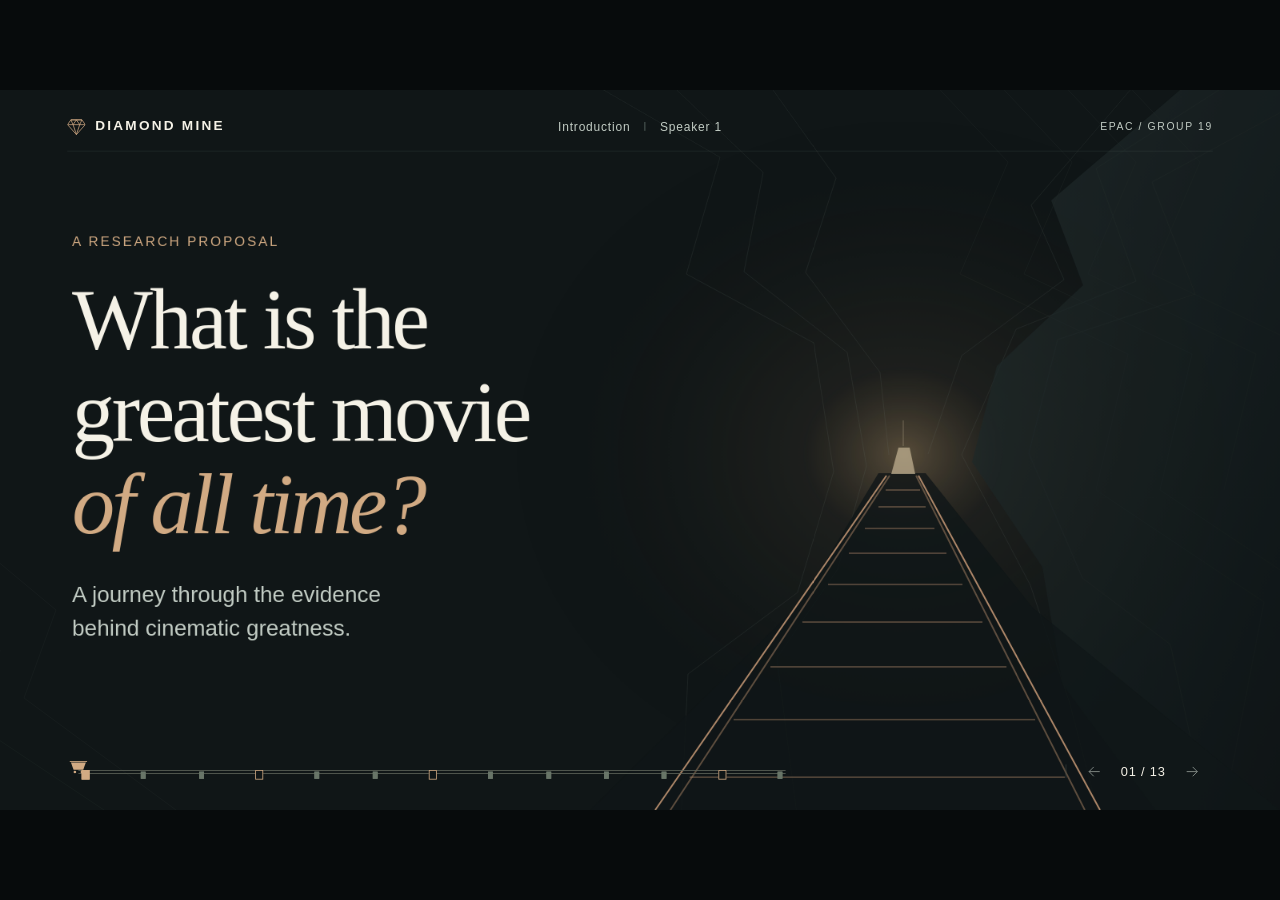
==== index.html @ 47539001 "epac" ====
<!doctype html>
<html lang="en">
<head>
  <meta charset="utf-8">
  <meta name="viewport" content="width=device-width, initial-scale=1">
  <meta name="theme-color" content="#101617">
  <meta name="description" content="Diamond Mine: Group 19's research proposal for a transparent, two-phase film-ranking system.">
  <title>Diamond Mine — EPAC · Group 19</title>
  <link rel="stylesheet" href="styles.css">
  <link rel="stylesheet" href="refinements.css">
  <link rel="stylesheet" href="cinema.css">
  <script src="notes.js" defer></script>
  <script src="app.js" defer></script>
</head>
<body>
<svg class="svg-library" xmlns="http://www.w3.org/2000/svg" aria-hidden="true"><defs>
  <symbol id="gem" viewBox="0 0 100 95"><path d="M20 12H80L98 38 50 92 2 38Z"/><path d="M2 38H98M20 12 32 38 50 92 68 38 80 12M32 38 50 12 68 38M20 12H80"/></symbol>
  <symbol id="ore" viewBox="0 0 100 95"><path d="M20 10 68 3 94 30 83 75 49 92 8 61Z"/><path d="M20 10 38 40 8 61M38 40 68 3M38 40 83 75M38 40 94 30M38 40 49 92"/></symbol>
  <symbol id="cart" viewBox="0 0 42 32"><path d="M4 6H38L32 23H10Z" fill="currentColor"/><path d="M1 4H41" stroke="currentColor" stroke-width="2"/><circle cx="13" cy="28" r="3" fill="currentColor"/><circle cx="29" cy="28" r="3" fill="currentColor"/></symbol>
  <symbol id="arrow-right" viewBox="0 0 24 24"><path d="M4 12H20M13 5 20 12 13 19"/></symbol>
  <symbol id="arrow-left" viewBox="0 0 24 24"><path d="M20 12H4M11 5 4 12 11 19"/></symbol>
  <symbol id="grid-icon" viewBox="0 0 24 24"><path d="M4 4H10V10H4ZM14 4H20V10H14ZM4 14H10V20H4ZM14 14H20V20H14Z"/></symbol>
  <symbol id="fullscreen-icon" viewBox="0 0 24 24"><path d="M9 4H4V9M15 4H20V9M20 15V20H15M9 20H4V15"/></symbol>
</defs></svg>

<main id="stage" aria-label="Diamond Mine presentation">
  <div class="strata" aria-hidden="true"></div>
  <header class="deck-header">
    <a class="wordmark" href="#slide-1" aria-label="Diamond Mine, first slide"><svg viewBox="0 0 100 95"><use href="#gem"/></svg><span>DIAMOND MINE</span></a>
    <div class="header-context"><span id="section-label">Introduction</span><span class="divider"></span><span id="speaker-label">Speaker 1</span></div>
    <span class="course-tag">EPAC / GROUP 19</span>
  </header>

  <svg id="junction-scene" viewBox="0 0 1420 330" aria-hidden="true">
    <g class="track-bed"><path d="M0 30H475M0 95H475M0 160H475M0 225H475M0 290H475M850 160H1420"/></g>
    <g class="track-core"><path d="M0 30H475M0 95H475M0 160H475M0 225H475M0 290H475M850 160H1420"/></g>
        <g class="track-energy"><path d="M0 30H475M0 95H475M0 160H475M0 225H475M0 290H475M850 160H1420"/></g>
    <g class="connectors track-bed"><path d="M475 30C665 30 650 160 850 160M475 95C665 95 650 160 850 160M475 160H850M475 225C665 225 650 160 850 160M475 290C665 290 650 160 850 160"/></g>
    <g class="connectors track-core"><path d="M475 30C665 30 650 160 850 160M475 95C665 95 650 160 850 160M475 160H850M475 225C665 225 650 160 850 160M475 290C665 290 650 160 850 160"/></g>
    <g class="track-energy connection-flow"><path d="M0 30H475C665 30 650 160 850 160H1420M0 95H475C665 95 650 160 850 160M0 160H850M0 225H475C665 225 650 160 850 160M0 290H475C665 290 650 160 850 160"/></g>
    <g class="end-stops"><path d="M475 16V44M475 81V109M475 146V174M475 211V239M475 276V304M850 146V174"/></g>
    <circle class="junction-node" cx="850" cy="160" r="12"/>
  </svg>

  <div id="slides">
    <section class="slide opening is-active" data-title="The question" data-speaker="1" data-section="Introduction" aria-labelledby="title-1">
      <svg class="mine-scene" viewBox="0 0 1600 900" aria-hidden="true">
        <defs><radialGradient id="mine-light"><stop stop-color="#bd9a6c" stop-opacity=".45"/><stop offset=".25" stop-color="#7d6248" stop-opacity=".14"/><stop offset="1" stop-color="#101617" stop-opacity="0"/></radialGradient><linearGradient id="cliff" x2="1" y2="1"><stop stop-color="#253131"/><stop offset="1" stop-color="#101617"/></linearGradient></defs>
        <ellipse cx="1130" cy="455" rx="500" ry="430" fill="url(#mine-light)"/>
        <g fill="none" stroke="#87958b" stroke-opacity=".13"><path d="M720 -20 900 84 858 230 1017 316 1042 477 997 628 860 730 851 920"/><path d="M825 -20 954 103 930 227 1059 328 1083 470 1047 599 971 710 998 920"/><path d="M952 -20 1045 110 1007 228 1100 353 1111 456"/><path d="M1610 23 1440 115 1494 255 1322 312 1286 454 1353 610 1463 693 1512 920"/><path d="M1555 -20 1370 98 1420 239 1270 299 1202 456 1288 619 1337 766 1377 920"/><path d="M1430 -20 1289 144 1330 237 1202 332 1160 455"/></g>
        <path d="M1600 0H1475L1314 138 1354 244 1246 345 1215 465 1303 596 1328 743 1444 900H1600Z" fill="url(#cliff)" opacity=".7"/>
        <path d="M738 900 1002 639 1098 479H1157L1291 647 1600 900" fill="#111718" opacity=".8"/>
        <g stroke="#bc9271" fill="none"><path d="M819 900 1108 482M1375 900 1148 482" stroke-width="2"/><path d="M838 900 1112 482M1356 900 1145 482" stroke-width="2" opacity=".5"/><path d="M862 859H1331M917 787H1294M963 721H1258M1003 665H1228M1035 618H1203M1061 579H1183M1081 548H1168M1098 521H1157M1107 500H1150" stroke-width="2" opacity=".4"/></g>
        <path d="M1114 480 1123 447 1137 447 1144 480" fill="#d7c5a1" opacity=".7"/>
        <path d="M1129 445V413" stroke="#e8d7b3" opacity=".35"/>
      </svg>
      <div class="hero-copy">
        <p class="eyebrow reveal">A RESEARCH PROPOSAL</p>
        <h1 id="title-1" class="reveal">What is the<br>greatest movie<br><em>of all time?</em></h1>
        <p class="hero-sub reveal">A journey through the evidence<br>behind cinematic greatness.</p>
      </div>
      <div class="opening-caption"><span class="caption-line"></span>THE SEARCH BEGINS BELOW THE SURFACE</div>
    </section>

    <section class="slide debate" data-title="Why is this so difficult?" data-speaker="1" data-section="Introduction" aria-labelledby="title-2">
      <div class="debate-title"><p class="eyebrow">THE QUESTION BEHIND THE QUESTION</p><h2 id="title-2">One question.<br><em>Different values.</em></h2><p class="body-copy">A trivia question became a debate.<br>What do we mean by “greatest”?</p></div>
      <svg class="branch-map" viewBox="0 0 780 570" role="img" aria-label="The question of greatness branches into audience affection, critical acclaim, awards, financial success, and cinematic influence.">
        <g class="track-bed"><path d="M40 285H200C300 285 290 65 410 65H690M200 285C300 285 290 175 410 175H690M200 285H690M200 285C300 285 290 395 410 395H690M200 285C300 285 290 505 410 505H690"/></g>
        <g class="track-core"><path d="M40 285H200C300 285 290 65 410 65H690M200 285C300 285 290 175 410 175H690M200 285H690M200 285C300 285 290 395 410 395H690M200 285C300 285 290 505 410 505H690"/></g>
        <g class="track-energy"><path d="M40 285H200C300 285 290 65 410 65H690M200 285C300 285 290 175 410 175H690M200 285H690M200 285C300 285 290 395 410 395H690M200 285C300 285 290 505 410 505H690"/></g>
        <circle cx="200" cy="285" r="12" class="node"/>
        <g class="branch-label"><text x="425" y="48">MOST LOVED?</text><text x="425" y="158">MOST ACCLAIMED?</text><text x="425" y="268">MOST AWARDED?</text><text x="425" y="378">MOST SUCCESSFUL?</text><text x="425" y="488">MOST INFLUENTIAL?</text></g>
        <g class="terminal"><circle cx="690" cy="65" r="5"/><circle cx="690" cy="175" r="5"/><circle cx="690" cy="285" r="5"/><circle cx="690" cy="395" r="5"/><circle cx="690" cy="505" r="5"/></g>
      </svg>
      <div class="bottom-statement">The answer depends on <em>what we choose to measure.</em></div>
    </section>

    <section class="slide journey" data-title="Our research journey" data-speaker="1" data-section="Introduction" aria-labelledby="title-3">
      <p class="eyebrow">OUR RESEARCH JOURNEY</p><h2 id="title-3">A clearer route<br>through film history</h2>
      <p class="journey-thesis">We propose a transparent ranking<br>that combines multiple sources, then<br>refines the selection for diversity.</p>
      <div class="route-map">
        <svg viewBox="0 0 1420 240" aria-hidden="true"><path class="track-bed" d="M0 140H1420"/><path class="track-core" d="M0 140H1420"/><path class="track-energy" d="M0 140H1420"/><g class="route-stations"><circle cx="120" cy="140" r="14"/><circle cx="635" cy="140" r="14"/><circle cx="1140" cy="140" r="14"/></g><path d="M1140 140H1418" class="cyan-route"/></svg>
        <div class="destination d1"><span>01 / EXPLORE</span><h3>Background<br>& research gaps</h3><p>Where existing routes lead</p></div>
        <div class="destination d2"><span>02 / CONNECT</span><h3>Innovation</h3><p>Five dimensions, one framework</p></div>
        <div class="destination d3"><span>03 / REFINE</span><h3>Description</h3><p>Two phases, a proposed Top 10</p></div>
      </div>
      <p class="proposal-title">“Obtaining a Top 10 Films of History Using a Two-Phase Adaptive Film Ranking Algorithm and Various Datasets.”</p>
    </section>

    <section class="slide sources" data-title="Existing approaches" data-speaker="2" data-section="Background & research gaps" aria-labelledby="title-4">
      <p class="eyebrow">01 / EXPLORING THE EXISTING ROUTES</p><h2 id="title-4">Five perspectives on film</h2>
      <p class="slide-deck">The question is what each source measures.</p>
      <div class="source-table" role="table" aria-label="Examples of film evidence and their scope">
        <div class="table-head" role="row"><span role="columnheader">SOURCE</span><span role="columnheader">EVIDENCE</span></div>
        <div class="source-row" role="row"><div role="cell"><span class="source-index">01</span><strong>IMDb</strong><sup>[1]</sup></div><div role="cell">Audience ratings</div></div>
        <div class="source-row" role="row"><div role="cell"><span class="source-index">02</span><strong>Rotten Tomatoes</strong><sup>[2]</sup></div><div role="cell">Professional reviews</div></div>
        <div class="source-row" role="row"><div role="cell"><span class="source-index">03</span><strong>Academy Awards</strong><sup>[3]</sup></div><div role="cell">Industry recognition</div></div>
        <div class="source-row" role="row"><div role="cell"><span class="source-index">04</span><strong>The Numbers</strong><sup>[4]</sup></div><div role="cell">Box-office performance</div></div>
        <div class="source-row" role="row"><div role="cell"><span class="source-index">05</span><strong>BFI / film-citation research</strong><sup>[5, 6]</sup></div><div role="cell">Critical recognition / cinematic influence</div></div>
      </div>
    </section>

    <section class="slide junction gap" data-title="Research gaps" data-speaker="2" data-section="Background & research gaps" aria-labelledby="title-5">
      <p class="eyebrow">THE RESEARCH GAP</p><h2 id="title-5">Valuable perspectives.<br><em>An incomplete picture.</em></h2>
      <div class="track-labels"><span>RATINGS</span><span>CRITICS</span><span>AWARDS</span><span>BOX OFFICE</span><span>INFLUENCE</span></div>
      <div class="gap-callout"><span class="technical-label">OUR RESEARCH GAP</span><p>How can one ranking<br>combine the evidence<br>and represent film history?</p></div>
      <div class="gap-questions"><div><span>01</span><h3>Integration</h3><p>Combine different indicators<br>through transparent choices.</p></div><div><span>02</span><h3>Representation</h3><p>Examine coverage across<br>countries, languages and eras.</p></div></div>
    </section>

    <section class="slide junction connected" data-title="Connecting the gaps" data-speaker="2" data-section="Background & research gaps" aria-labelledby="title-6">
      <p class="eyebrow">OUR PROPOSED RESPONSE</p><h2 id="title-6">Connecting the evidence</h2>
      <p class="slide-deck">Connect the sources, then process and refine the evidence.</p>
      <div class="track-labels"><span>RATINGS</span><span>CRITICS</span><span>AWARDS</span><span>BOX OFFICE</span><span>INFLUENCE</span></div>
      <div class="gap-callout"><span class="technical-label">OUR PROPOSED APPROACH</span><p>One transparent route<br>from evidence to<br><em>a proposed Top 10.</em></p></div>
      <div class="three-observations"><div><span>01</span><h3>Integrate</h3><p>Bring all five dimensions<br>into one process.</p></div><div><span>02</span><h3>Explain</h3><p>Document weighting<br>and selection choices.</p></div><div><span>03</span><h3>Refine</h3><p>Review representation<br>in the candidate ranking.</p></div></div>
    </section>

    <section class="slide system" data-title="The Diamond Mine system" data-speaker="3" data-section="Innovation" aria-labelledby="title-7">
      <p class="eyebrow">02 / INNOVATION</p><h2 id="title-7">A framework with five criteria</h2>
      <p class="slide-deck">Broader evidence, with explicit weighting and diversity considerations.</p>
      <svg class="system-map" viewBox="0 0 1420 450" role="img" aria-label="Five criteria travel along individual rails and merge into one shared evaluation route.">
        <g class="system-labels"><text x="10" y="45">Public opinion</text><text x="10" y="125">Professional critics</text><text x="10" y="205">Awards & recognition</text><text x="10" y="285">Economic performance</text><text x="10" y="365">Cultural influence</text></g>
        <g class="track-bed"><path d="M440 50H650C790 50 770 210 940 210H1420M440 130H660C790 130 790 210 940 210M440 210H940M440 290H660C790 290 790 210 940 210M440 370H650C790 370 770 210 940 210"/></g>
        <g class="track-core"><path d="M440 50H650C790 50 770 210 940 210H1420M440 130H660C790 130 790 210 940 210M440 210H940M440 290H660C790 290 790 210 940 210M440 370H650C790 370 770 210 940 210"/></g>
        <g class="track-energy"><path d="M440 50H650C790 50 770 210 940 210H1420M440 130H660C790 130 790 210 940 210M440 210H940M440 290H660C790 290 790 210 940 210M440 370H650C790 370 770 210 940 210"/></g>
        <g class="evidence-carts"><use href="#cart" x="535" y="16" width="42" height="32" class="cart-gold"/><use href="#cart" x="575" y="96" width="42" height="32" class="cart-red"/><use href="#cart" x="520" y="176" width="42" height="32" class="cart-amber"/><use href="#cart" x="575" y="256" width="42" height="32" class="cart-green"/><use href="#cart" x="535" y="336" width="42" height="32" class="cart-cyan"/></g>
        <circle cx="940" cy="210" r="14" class="node"/>
        <text x="1030" y="155" class="output-label">INTEGRATED EVIDENCE</text><text x="1030" y="265" class="map-note">For the two-phase ranking</text>
      </svg>
    </section>

    <section class="slide phase phase-one" data-title="Phase 1: Bayesian Weighted Rating" data-speaker="3" data-section="Innovation" aria-labelledby="title-8">
      <div class="phase-heading"><p class="eyebrow">PHASE 01 / ESTIMATE</p><h2 id="title-8">Bayesian<br><em>Weighted Rating</em></h2><p class="body-copy">Combine evidence with a prior.</p></div>
      <div class="rating-formula">
        <p class="formula-context">Illustrative model for audience ratings <sup>[1]</sup></p>
        <div class="formula-equation" role="math" aria-label="W equals v times R plus m times C, divided by v plus m"><span class="formula-w">W</span><span>=</span><span class="formula-fraction"><span>vR + mC</span><span>v + m</span></span></div>
        <dl class="formula-definitions"><div><dt>v</dt><dd>Number of ratings</dd></div><div><dt>R</dt><dd>Mean film rating</dd></div><div><dt>m</dt><dd>Prior strength</dd></div><div><dt>C</dt><dd>Prior mean</dd></div></dl>
      </div>
      <div class="bayesian-diagram">
        <div class="input-evidence"><span class="technical-label">INPUT</span><div class="ore-row"><svg><use href="#ore"/></svg><svg><use href="#ore"/></svg><svg><use href="#ore"/></svg></div><p>Film evidence</p></div>
        <div class="processing-chamber"><div class="chamber-rule"></div><span class="technical-label">ESTIMATION</span><strong>Evidence<br><i>+</i> prior information</strong></div>
        <div class="rating-output"><span class="technical-label">INITIAL RANKING</span><div class="ranking-lines"><i></i><i></i><i></i><i></i></div><p>Estimated ratings</p></div>
        <div class="processing-rail" aria-hidden="true"></div>
      </div>
      <p class="bayesian-takeaway">With less evidence,<br>the prior has more influence.</p>
    </section>

    <section class="slide phase phase-two" data-title="Phase 2: Diversity Optimization" data-speaker="3" data-section="Innovation" aria-labelledby="title-9">
      <p class="eyebrow">PHASE 02 / REFINE</p><h2 id="title-9">Diversity Optimization <sup class="heading-citation">[7]</sup></h2><p class="slide-deck">Reconsider the candidate ranking with representation in view.</p>
      <div class="diversity-comparison">
        <div class="candidate-group"><span class="technical-label">ILLUSTRATIVE CANDIDATES</span><div class="candidate-diamonds"><svg><use href="#ore"/></svg><svg><use href="#ore"/></svg><svg><use href="#ore"/></svg><svg><use href="#ore"/></svg><svg><use href="#ore"/></svg><svg><use href="#ore"/></svg></div><p>Ordered by estimated rating</p></div>
        <div class="refinement-gate"><span>REFINEMENT</span><svg viewBox="0 0 220 150" aria-hidden="true"><path d="M0 75H220M50 15 90 75 50 135M125 15 165 75 125 135"/></svg><p>Apply diversity<br>considerations</p></div>
        <div class="candidate-group refined"><span class="technical-label">RECONSIDERED SELECTION</span><div class="candidate-diamonds"><svg><use href="#gem"/></svg><svg><use href="#gem"/></svg><svg><use href="#gem"/></svg><svg><use href="#gem"/></svg><svg><use href="#gem"/></svg><svg><use href="#gem"/></svg></div><p>Balance rating and representation</p></div>
      </div>
      <div class="diversity-caption"><span class="phase-number">02</span><p>Refinement aims to reduce certain biases.<br><strong>Diversity criteria and trade-offs still need testing.</strong></p></div>
    </section>

    <section class="slide architecture" data-title="The complete process" data-speaker="3" data-section="Description" aria-labelledby="title-10">
      <p class="eyebrow">03 / DESCRIPTION</p><h2 id="title-10">The complete process</h2><p class="slide-deck">The proposed architecture, from film records to a Top 10.</p>
      <div class="pipeline">
        <svg class="pipeline-rails" viewBox="0 0 1420 450" aria-hidden="true"><path class="track-bed" d="M70 160H1240Q1360 160 1360 265T1240 370H70"/><path class="track-core draw-route" d="M70 160H1240Q1360 160 1360 265T1240 370H70"/><path class="track-energy" d="M70 160H1240Q1360 160 1360 265T1240 370H70"/><path class="route-direction" d="M520 150 530 160 520 170M910 150 920 160 910 170M920 360 910 370 920 380M530 360 520 370 530 380"/></svg>
        <div class="process-step step-1"><span>01 / EXTERNAL SOURCES</span><h3>Film records</h3><p>Five evidence dimensions</p><i></i></div>
        <div class="process-step step-2"><span>02 / PREPARE</span><h3>Data preparation</h3><p>Aligned, comparable inputs</p><i></i></div>
        <div class="process-step step-3"><span>03 / ESTIMATE</span><h3>Bayesian<br>Weighted Rating</h3><i></i></div>
        <div class="process-step step-4"><i></i><span>04 / ORDER</span><h3>Initial ranking</h3><p>Estimated scores per film</p></div>
        <div class="process-step step-5"><i></i><span>05 / REFINE</span><h3>Diversity<br>Optimization</h3></div>
        <div class="process-step step-6"><i></i><span>06 / PROPOSE</span><h3>Proposed Top 10</h3><p>Films + selection rationale</p></div>
      </div>
      <div class="architecture-legend"><span><i class="external-node"></i>External evidence</span><span><i></i>Our proposed processing</span></div>
    </section>

    <section class="slide maturity" data-title="Applications and maturity" data-speaker="3" data-section="Description" aria-labelledby="title-11">
      <p class="eyebrow">APPLICATIONS & MATURITY</p><h2 id="title-11">A concept ready to be tested</h2>
      <div class="perspectives"><div><span class="technical-label">FOR DEVELOPERS</span><h3>A reproducible procedure</h3><p>Document the method.<br>Adapt it to related problems.</p></div><div><span class="technical-label">FOR USERS</span><h3>An explainable entry point</h3><p>Discover films through a Top 10<br>with visible selection criteria.</p></div></div>
      <div class="maturity-bottom"><div class="scope-lines"><div><span>ASSUMPTION TO TEST</span><p>Sources can be compared fairly.</p></div><div><span>CHALLENGE</span><p>Comparing eras and justifying weights.</p></div><div><span>LIMITATIONS</span><p>Coverage, access and release-year scope.</p></div></div><div class="trl-route"><div class="trl-current"><span>CURRENT</span><strong>TRL <em>2</em></strong><p>Technology concept<br>formulated</p></div><div class="trl-connection" aria-hidden="true"><span></span></div><div class="trl-next"><span>NEXT OBJECTIVE</span><strong>TRL <em>3</em></strong><p>Experimental<br>proof of concept</p></div><p class="trl-note">Validate on real film data. <sup>[9]</sup></p></div></div>
    </section>

    <section class="slide recap" data-title="Bringing everything together" data-speaker="4" data-section="Conclusion" aria-labelledby="title-12">
      <p class="eyebrow">CONCLUSION</p><h2 id="title-12">Connecting the evidence<br>behind a Top 10</h2>
      <div class="recap-lines"><svg viewBox="0 0 1420 350" aria-hidden="true"><path class="track-bed" d="M50 30V300Q50 330 80 330H1420"/><path class="track-core" d="M50 30V300Q50 330 80 330H1420"/><path class="track-energy" d="M50 30V300Q50 330 80 330H1420"/><g class="route-stations"><circle cx="50" cy="45" r="10"/><circle cx="50" cy="150" r="10"/><circle cx="50" cy="255" r="10"/></g></svg><div><span>01 / BACKGROUND</span><h3>Existing sources reveal different aspects of film.</h3></div><div><span>02 / INNOVATION</span><h3>A unified framework connects five criteria.</h3></div><div><span>03 / DESCRIPTION</span><h3>Two phases aim for a more balanced, transparent ranking.</h3></div></div>
    </section>

    <section class="slide closing" data-title="The final diamond" data-speaker="4" data-section="Conclusion" aria-labelledby="title-13">
      <div class="closing-copy"><p class="eyebrow">THE QUESTION RETURNS</p><p class="return-question">What is the greatest movie of all time?</p><h2 id="title-13">What is the greatest<br>movie of all time<br><em>for you?</em></h2><div class="qa-label"><span></span>QUESTIONS & DISCUSSION</div></div>
      <svg class="final-gem" viewBox="0 0 600 620" role="img" aria-label="A refined faceted diamond, representing the research objective rather than a winning film.">
        <defs><linearGradient id="facet-one" x2="1" y2="1"><stop stop-color="#b9d7cc" stop-opacity=".68"/><stop offset="1" stop-color="#517975" stop-opacity=".12"/></linearGradient><linearGradient id="facet-two" x2="0" y2="1"><stop stop-color="#c4d6b9" stop-opacity=".14"/><stop offset="1" stop-color="#bde2d5" stop-opacity=".5"/></linearGradient></defs>
        <g class="gem-construction" fill="none" stroke="#8dbab0" stroke-opacity=".13"><circle cx="310" cy="280" r="240"/><path d="M0 280H600M310 0V620M65 105H555M65 455H555M135 0V620M485 0V620"/><path d="M65 105 310 560 555 105"/></g>
        <g stroke="#abd0c2" stroke-width="1.3"><path d="M135 105H485L555 235 310 535 65 235Z" fill="#233736"/><path d="M135 105 205 235 65 235Z" fill="url(#facet-one)"/><path d="M135 105H310L205 235Z" fill="#405754"/><path d="M310 105 415 235H205Z" fill="url(#facet-one)"/><path d="M310 105H485L415 235Z" fill="#6e8d81" fill-opacity=".55"/><path d="M485 105 555 235H415Z" fill="url(#facet-two)"/><path d="M65 235H205L310 535Z" fill="url(#facet-two)"/><path d="M205 235H415L310 535Z" fill="url(#facet-one)"/><path d="M415 235H555L310 535Z" fill="#314d49"/></g>
        <path d="M110 105H70M135 80V40M510 105H550M485 80V40M310 560V600" stroke="#bc9872" opacity=".6"/>
      </svg>
      <svg class="exit-rail" viewBox="0 0 620 220" aria-hidden="true"><path d="M40 220 300 10M570 220 320 10M62 220 302 10M548 220 318 10M100 180H515M160 135H465M215 90H410M264 48H362M291 22H335"/></svg>
    </section>

    <section class="slide references" data-title="References: evidence sources" data-speaker="Appendix" data-section="References" aria-labelledby="title-14">
      <p class="eyebrow">REFERENCE LIBRARY / 01</p><h2 id="title-14">Evidence sources</h2>
      <div class="reference-columns"><div>
        <article><span>[1]</span><h3>IMDb (2026)</h3><p>Ratings FAQ, including the Top 250 formula.</p><a href="https://help.imdb.com/article/imdb/track-movies-tv/ratings-faq/G67Y87TFYYP6TWAV" target="_blank" rel="noopener noreferrer">help.imdb.com ↗</a></article>
        <article><span>[2]</span><h3>Rotten Tomatoes (n.d.)</h3><p>About Rotten Tomatoes.</p><a href="https://www.rottentomatoes.com/about" target="_blank" rel="noopener noreferrer">rottentomatoes.com/about ↗</a></article>
        <article><span>[3]</span><h3>Academy of Motion Picture Arts<br>and Sciences (n.d.)</h3><p>The Official Academy Awards Database.</p><a href="https://awardsdatabase.oscars.org/" target="_blank" rel="noopener noreferrer">awardsdatabase.oscars.org ↗</a></article>
      </div><div>
        <article><span>[4]</span><h3>The Numbers (n.d.)</h3><p>Data Services.</p><a href="https://www.the-numbers.com/data-services" target="_blank" rel="noopener noreferrer">the-numbers.com/data-services ↗</a></article>
        <article><span>[5]</span><h3>British Film Institute (2022)</h3><p>Revealed: The results of the 2022 Sight and Sound<br>Greatest Films of All Time poll.</p><a href="https://www.bfi.org.uk/news/revealed-results-2022-sight-sound-greatest-films-all-time-poll" target="_blank" rel="noopener noreferrer">bfi.org.uk / Sight and Sound ↗</a></article>
        <article><span>[6]</span><h3>Wasserman, M., Zeng, X. H. T.,<br>& Amaral, L. A. N. (2015)</h3><p>Cross-evaluation of metrics to estimate the significance<br>of creative works. <i>PNAS, 112</i>(5), 1281–1286.</p><a href="https://doi.org/10.1073/pnas.1412198112" target="_blank" rel="noopener noreferrer">doi:10.1073/pnas.1412198112 ↗</a></article>
      </div></div><p class="citation">References follow the sources cited in the Group 19 Speech Preparation Outline. Press R to return to the presentation.</p>
    </section>

    <section class="slide references" data-title="References: methods and readiness" data-speaker="Appendix" data-section="References" aria-labelledby="title-15">
      <p class="eyebrow">REFERENCE LIBRARY / 02</p><h2 id="title-15">Methods & readiness</h2>
      <div class="reference-columns methods-refs"><div>
        <article><span>[7]</span><h3>Ziegler, C.-N., McNee, S. M.,<br>Konstan, J. A., & Lausen, G. (2005)</h3><p>Improving recommendation lists through topic diversification.<br><i>Proceedings of the 14th International Conference<br>on World Wide Web</i>, 22–32.</p><a href="https://doi.org/10.1145/1060745.1060754" target="_blank" rel="noopener noreferrer">doi:10.1145/1060745.1060754 ↗</a></article>
        <article><span>[8]</span><h3>IMDb (n.d.)</h3><p>IMDb Non-Commercial Datasets.</p><a href="https://data.imdb.com/non-commercial-datasets/" target="_blank" rel="noopener noreferrer">data.imdb.com/non-commercial-datasets ↗</a></article>
      </div><div>
        <article><span>[9]</span><h3>European Commission (n.d.)</h3><p>Technology Readiness Levels.<br>European Innovation Council programme guidance.</p><a href="https://eic.ec.europa.eu/programme-finder-13_en" target="_blank" rel="noopener noreferrer">eic.ec.europa.eu / programme guidance ↗</a></article>
        <div class="method-note"><span class="technical-label">HOW THESE SOURCES ARE USED</span><p>Diversification research informs the proposal.<br>It does not validate the integrated film-ranking system.</p><p>Reproducibility depends on data availability,<br>licensing and documented design decisions.</p></div>
      </div></div><div class="production-credit"><span class="technical-label">AUTHORING ACKNOWLEDGEMENT</span><p>AI assistance for code and editing: OpenAI Codex.<br>Research proposal and oral presentation: Group 19.</p></div>
    </section>

    <section class="slide dataset-plan" data-title="Proposed datasets and scope" data-speaker="Appendix" data-section="Data plan" data-appendix="datasets" aria-labelledby="title-16">
      <p class="eyebrow">SUPPORTING MATERIAL</p><h2 id="title-16">Proposed data sources</h2>
      <p class="slide-deck">Unit of analysis: the film. Sources are candidates for integration.</p>
      <div class="dataset-table" role="table" aria-label="Proposed sources, data fields and access considerations">
        <div class="dataset-head" role="row"><span role="columnheader">SOURCE</span><span role="columnheader">RELEVANT FIELDS</span><span role="columnheader">ACCESS</span></div>
        <div role="row"><strong role="cell">IMDb <sup>[1, 8]</sup></strong><span role="cell">Film IDs, year, ratings, vote counts</span><span role="cell">Non-commercial terms</span></div>
        <div role="row"><strong role="cell">Rotten Tomatoes <sup>[2]</sup></strong><span role="cell">Professional review summaries</span><span role="cell">Confirm reuse terms</span></div>
        <div role="row"><strong role="cell">Academy Awards <sup>[3]</sup></strong><span role="cell">Nominations and wins</span><span role="cell">Confirm reuse terms</span></div>
        <div role="row"><strong role="cell">The Numbers <sup>[4]</sup></strong><span role="cell">Box-office records</span><span role="cell">Licensing review</span></div>
        <div role="row"><strong role="cell">BFI / citation research <sup>[5, 6]</sup></strong><span role="cell">Poll recognition / film citation links</span><span role="cell">Check availability</span></div>
      </div>
      <p class="dataset-scope">The film sample, time span, record counts and matching rules<br>will be defined after assessing coverage and access.</p>
    </section>
  </div>


  <div id="cinema-clapper" aria-hidden="true">
    <div class="clapper-backdrop"></div>
    <div class="clapper-top-half">
      <div class="clapper-stripes"></div>
      <div class="clapper-hinge"></div>
    </div>
    <div class="clapper-bottom-half">
      <div class="clapper-bottom-stripes"></div>
      <div class="clapper-slate">
        <div class="clapper-production">
          <strong>DIAMOND MINE</strong>
          <span>RESEARCH PROPOSAL</span>
        </div>
        <div class="clapper-details">
          <div><span class="clapper-label">PRESENTED BY</span><span class="clapper-value">Group 19</span></div>
          <div><span class="clapper-label">COURSE</span><span class="clapper-value">EPAC</span></div>
          <div><span class="clapper-label">SCENE</span><span id="clapper-scene-val" class="clapper-value">01</span></div>
        </div>
      </div>
    </div>
  </div>

  <footer class="deck-footer">
    <div class="journey-progress"><div id="progress-track" aria-label="Slide navigation">
      <span class="rail-line" aria-hidden="true"></span>
      <button class="station chapter-station" data-go="0" aria-label="Slide 1: Introduction"></button><button class="station" data-go="1" aria-label="Slide 2: Why is this so difficult?"></button><button class="station" data-go="2" aria-label="Slide 3: Our research journey"></button><button class="station chapter-station" data-go="3" aria-label="Slide 4: Background and research gaps"></button><button class="station" data-go="4" aria-label="Slide 5: Research gaps"></button><button class="station" data-go="5" aria-label="Slide 6: Connecting the gaps"></button><button class="station chapter-station" data-go="6" aria-label="Slide 7: Innovation and description"></button><button class="station" data-go="7" aria-label="Slide 8: Bayesian Weighted Rating"></button><button class="station" data-go="8" aria-label="Slide 9: Diversity Optimization"></button><button class="station" data-go="9" aria-label="Slide 10: Complete process"></button><button class="station" data-go="10" aria-label="Slide 11: Applications and maturity"></button><button class="station chapter-station" data-go="11" aria-label="Slide 12: Conclusion"></button><button class="station" data-go="12" aria-label="Slide 13: The final diamond"></button>
      <svg id="progress-cart" viewBox="0 0 42 32" aria-hidden="true"><use href="#cart"/></svg>
    </div><div class="progress-labels" aria-hidden="true"><span>INTRODUCTION</span><span>BACKGROUND</span><span>INNOVATION & DESCRIPTION</span><span>CONCLUSION</span></div></div>
    <div class="deck-controls"><div class="utility-controls"><button id="overview-toggle" title="Slide overview (O)" aria-label="Open slide overview"><svg><use href="#grid-icon"/></svg></button><button id="notes-toggle" title="Speaker notes (N)" aria-label="Open speaker notes">N</button><button id="references-toggle" title="References (R)" aria-label="Toggle references">R</button><button id="fullscreen-toggle" title="Fullscreen (F)" aria-label="Toggle fullscreen"><svg><use href="#fullscreen-icon"/></svg></button><button id="help-toggle" title="Keyboard shortcuts (?)" aria-label="Show keyboard shortcuts">?</button></div><span class="control-divider"></span><button id="prev-slide" title="Previous slide (←)" aria-label="Previous slide"><svg><use href="#arrow-left"/></svg></button><span id="slide-count">01 / 13</span><button id="next-slide" title="Next slide (→)" aria-label="Next slide"><svg><use href="#arrow-right"/></svg></button></div>
  </footer>
</main>
<dialog id="deck-dialog" aria-labelledby="dialog-title"><div class="dialog-header"><h2 id="dialog-title">Slide overview</h2><button id="dialog-close" aria-label="Close dialog">Close <span>Esc</span></button></div><div id="dialog-content"></div></dialog>
<p id="live-status" class="sr-only" role="status" aria-live="polite" aria-atomic="true"></p>
<noscript><p class="no-script">Enable JavaScript to navigate this presentation.</p></noscript>
</body>
</html>
---- styles.css ----
:root{color-scheme:dark;--ink:#101617;--panel:#172021;--paper:#edece2;--muted:#adb7b1;--copper:#bd9472;--copper-dim:#715b49;--mineral:#9bc9be;--line:#3a4643;--ease:cubic-bezier(.22,.7,.2,1);font-family:"Segoe UI",Arial,sans-serif}
*{box-sizing:border-box}html,body{margin:0;width:100%;height:100%;overflow:hidden;background:#070b0c}button,a{-webkit-tap-highlight-color:transparent}button{font:inherit;color:inherit;cursor:pointer}button:focus-visible,a:focus-visible{outline:3px solid var(--mineral);outline-offset:5px}button:disabled{opacity:.25;cursor:default}a{color:inherit}svg{display:block}h1,h2,h3,p{margin:0}h1,h2{font-family:"Georgia Pro Light","Georgia Pro",Georgia,serif;font-weight:400;letter-spacing:-2.5px}h2{font-size:67px;line-height:1.09}h3{font-weight:500}em{font-family:"Georgia Pro Light","Georgia Pro",Georgia,serif;font-weight:400;color:var(--copper)}.svg-library{position:absolute;width:0;height:0;overflow:hidden}.sr-only{position:absolute;width:1px;height:1px;padding:0;margin:-1px;overflow:hidden;clip:rect(0,0,0,0);white-space:nowrap;border:0}
#stage{width:1600px;height:900px;position:absolute;left:50%;top:50%;transform:translate(-50%,-50%) scale(var(--scale,1));transform-origin:center;background:var(--ink);color:var(--paper);overflow:hidden;isolation:isolate;transition:background-color .65s var(--ease)}#stage[data-slide="12"],#stage[data-slide="13"]{background:#192322}.strata{position:absolute;inset:0;opacity:.12;pointer-events:none;background-image:url("data:image/svg+xml,%3Csvg xmlns='http://www.w3.org/2000/svg' width='1600' height='900' viewBox='0 0 1600 900'%3E%3Cg fill='none' stroke='%2377837a' stroke-width='1'%3E%3Cpath d='M1100 -80L1260 90 1200 230 1410 330 1370 500 1580 640 1530 900M1180 -80L1340 90 1280 230 1490 330 1450 500 1660 640M1260 -80L1420 90 1360 230 1570 330 1530 500M1340 -80L1500 90 1440 230 1650 330M-50 550L70 650 30 760 220 900M-50 640L0 700 -20 800 130 900'/%3E%3C/g%3E%3C/svg%3E");transition:opacity .6s}.deck-header{position:absolute;z-index:5;left:84px;right:84px;top:37px;height:40px;display:flex;align-items:center;border-bottom:1px solid #798a7d30;padding-bottom:23px;font-size:15px;letter-spacing:2px}.wordmark{display:flex;align-items:center;gap:12px;text-decoration:none;color:var(--paper);font-weight:600;font-size:17px;letter-spacing:2.8px}.wordmark svg{width:23px;height:23px;stroke:var(--copper);fill:none;stroke-width:4}.header-context{position:absolute;left:50%;transform:translateX(-50%);display:flex;gap:18px;align-items:center;font-size:14px;letter-spacing:1px;color:var(--muted);white-space:nowrap}.divider{height:11px;width:1px;background:#607069}.course-tag{margin-left:auto;color:var(--muted);font-size:13px;letter-spacing:2px}
#slides{position:absolute;inset:0}.slide{position:absolute;inset:0;padding:131px 90px 130px;opacity:0;visibility:hidden;pointer-events:none;transform:translateX(28px);transition:opacity .45s var(--ease),transform .6s var(--ease),visibility .6s;will-change:opacity,transform}.slide.is-before{transform:translateX(-28px)}.slide.is-active{opacity:1;visibility:visible;pointer-events:auto;transform:translateX(0);z-index:2}.eyebrow{font-size:16px;letter-spacing:3px;font-weight:500;color:var(--copper);margin-bottom:25px}.technical-label{font-size:15px;font-weight:500;letter-spacing:2px;color:var(--muted);display:block}.slide-deck{font-size:26px;line-height:1.5;color:var(--muted);margin-top:22px}.body-copy{font-size:28px;line-height:1.55;color:var(--muted)}.citation{position:absolute;left:90px;right:90px;bottom:129px;font-size:16px;line-height:1.4;color:var(--muted)}.track-bed{fill:none;stroke:var(--copper-dim);stroke-width:10}.track-core{fill:none;stroke:var(--ink);stroke-width:6}.node{fill:var(--ink);stroke:var(--copper);stroke-width:3}.route-stations{fill:var(--ink);stroke:var(--copper);stroke-width:3}.cyan-route{stroke:var(--mineral);stroke-width:2;fill:none}.map-note{font-family:"Segoe UI",Arial,sans-serif;font-size:21px;fill:var(--muted)}.phase-number{font-family:Georgia,serif;font-size:56px;color:var(--copper);font-style:italic;font-weight:400}
/* The entrance uses a single vanishing point shared by rock contours and rails. */
.opening{padding:0}.mine-scene{position:absolute;inset:0;width:1600px;height:900px;z-index:-1}.hero-copy{position:absolute;left:90px;top:177px}.hero-copy h1{font-size:107px;line-height:1.08;letter-spacing:-4px}.hero-copy .eyebrow{margin-bottom:30px}.hero-sub{margin-top:33px;font-size:26px;line-height:1.5;color:var(--muted)}.opening-caption{position:absolute;left:1020px;bottom:154px;font-size:12px;letter-spacing:2px;color:var(--muted);display:flex;gap:15px;align-items:center}.caption-line{height:1px;width:40px;background:var(--copper)}.opening.is-active .reveal{animation:reveal-in .7s var(--ease) both}.opening.is-active .reveal:nth-child(2){animation-delay:70ms}.opening.is-active .reveal:nth-child(3){animation-delay:130ms}
/* Disagreement branches into distinct measures. */
.debate-title{position:absolute;left:90px;top:177px}.debate-title h2{font-size:82px;line-height:1.12}.debate-title .body-copy{margin-top:40px}.branch-map{position:absolute;left:735px;top:126px;width:780px;height:570px}.branch-label{font-size:20px;font-family:"Segoe UI",sans-serif;letter-spacing:2px;fill:var(--paper)}.terminal{fill:var(--copper)}.bottom-statement{position:absolute;left:90px;bottom:165px;font-size:30px;border-left:2px solid var(--copper);padding-left:25px}.bottom-statement em{color:var(--paper);font-size:33px}
/* The introduction map is deliberately spacious. */
.journey h2{font-size:72px}.journey-thesis{position:absolute;left:845px;top:192px;font-size:27px;line-height:1.6;color:var(--muted);max-width:665px}.route-map{position:absolute;left:90px;right:90px;top:400px;height:260px}.route-map>svg{width:100%;height:240px}.destination{position:absolute;top:0}.destination>span{font-size:15px;letter-spacing:2px;color:var(--copper)}.destination h3{font-size:30px;line-height:1.2;margin-top:14px;letter-spacing:-.4px}.destination p{position:absolute;top:170px;white-space:nowrap;font-size:23px;color:var(--muted)}.d1{left:75px}.d2{left:590px}.d3{left:1095px}.proposal-title{position:absolute;left:90px;right:90px;bottom:151px;border-top:1px solid var(--line);padding-top:25px;max-width:1370px;font-size:20px;line-height:1.5;color:var(--muted)}
/* Comparative evidence, without inventing comparable numerical scores. */
.source-table{margin-top:30px}.table-head,.source-row{display:grid;grid-template-columns:36% 30% 34%;align-items:center}.table-head{font-size:14px;letter-spacing:2px;color:var(--muted);padding:0 18px 16px}.source-row{min-height:76px;border-top:1px solid var(--line);position:relative;padding:0 18px;font-size:24px}.source-row:before{content:"";position:absolute;left:0;top:0;width:2px;height:100%;background:var(--copper);opacity:.5}.source-row>div:last-child{font-size:22px;color:var(--muted)}.source-row strong{font-size:25px;font-weight:500}.source-index{color:var(--copper);font-family:Georgia,serif;font-size:22px;margin-right:25px}.source-row sup{font-size:13px;color:var(--copper);margin-left:8px}.sources .slide-deck{margin-top:17px}.sources .citation{bottom:128px}
/* Slides 5 and 6 share a diagram. Only the rail connections change. */
#junction-scene{position:absolute;z-index:1;left:90px;top:324px;width:1420px;height:330px;visibility:hidden;opacity:0;transition:opacity .4s,visibility .4s;pointer-events:none}#stage[data-slide="5"] #junction-scene,#stage[data-slide="6"] #junction-scene{visibility:visible;opacity:1}.connectors{stroke-dasharray:600;stroke-dashoffset:600;transition:stroke-dashoffset .65s var(--ease)}#stage[data-slide="6"] .connectors{stroke-dashoffset:0}.end-stops{stroke:var(--copper);stroke-width:3;opacity:1;transition:opacity .25s}.junction-node{fill:var(--ink);stroke:var(--mineral);stroke-width:3;opacity:0;transition:opacity .6s}#stage[data-slide="6"] .end-stops{opacity:0}#stage[data-slide="6"] .junction-node{opacity:1}.junction h2{font-size:61px}.junction.gap h2{line-height:1.03}.junction .track-labels{position:absolute;left:110px;top:332px;display:grid;grid-template-rows:repeat(5,65px);font-size:15px;letter-spacing:2px;color:var(--muted)}.track-labels span{background:var(--ink);width:max-content;padding:4px 12px;height:max-content}.gap-callout{position:absolute;left:1000px;top:350px;background:var(--ink);padding:12px 15px 25px 0}.gap-callout p{font-family:Georgia,serif;font-size:33px;line-height:1.4;margin-top:15px}.gap-callout em{color:var(--mineral)}.three-observations{position:absolute;left:90px;right:90px;top:658px;display:grid;grid-template-columns:repeat(3,1fr);gap:65px}.three-observations>div{position:relative;padding-left:43px}.three-observations>div>span{position:absolute;left:0;top:3px;font-size:17px;color:var(--copper)}.three-observations h3{font-size:25px;margin-bottom:9px}.three-observations p{font-size:21px;color:var(--muted);line-height:1.4}.junction .citation{bottom:105px;font-size:14px}.connected .slide-deck{font-size:26px;margin-top:20px}.connected h2{font-size:67px}
/* Five evidence carts converge on one proposed framework. */
.system-map{position:absolute;left:90px;top:320px;width:1420px;height:450px}.system-labels{font-family:"Segoe UI",sans-serif;font-size:26px;fill:var(--paper)}.output-label{font-size:19px;letter-spacing:2px;fill:var(--mineral)}.evidence-carts{color:var(--copper)}.system.is-active .evidence-carts{animation:cart-arrival .65s var(--ease) both}
/* Bayesian processing chamber. */
.phase-heading{position:absolute;left:90px;top:139px}.phase-heading h2{font-size:69px;line-height:1.13}.phase-heading .body-copy{margin-top:33px;font-size:26px}.bayesian-diagram{position:absolute;left:720px;top:191px;width:790px;height:435px}.diagram-overline{font-size:14px;letter-spacing:2.5px;color:var(--muted);display:block;text-align:center}.input-evidence{position:absolute;left:0;top:128px;width:205px;text-align:center}.input-evidence .technical-label{font-size:13px;letter-spacing:1.3px}.ore-row{display:flex;align-items:center;gap:6px;margin:27px 3px 30px}.ore-row svg{width:60px;height:57px;stroke:var(--copper);stroke-width:1.5;fill:#322b24}.input-evidence p,.rating-output p{font-size:20px;color:var(--muted);white-space:nowrap}.processing-chamber{position:absolute;left:250px;top:68px;width:280px;height:300px;background:#1c2625;border:1px solid var(--copper-dim);display:flex;flex-direction:column;align-items:center;justify-content:center;text-align:center}.processing-chamber:before,.processing-chamber:after{content:"";position:absolute;inset:11px;pointer-events:none;border-top:1px solid #bd947247;border-bottom:1px solid #bd947247}.processing-chamber .technical-label{color:var(--copper);font-size:13px;letter-spacing:1.6px}.processing-chamber strong{font-size:25px;font-weight:400;line-height:1.9;margin-top:18px}.processing-chamber i{font-style:normal;color:var(--copper)}.chamber-bottom{font-size:11px;letter-spacing:1.7px;color:var(--muted);margin-top:25px}.chamber-rule{position:absolute;width:26px;height:8px;top:-5px;background:var(--copper)}.rating-output{position:absolute;left:578px;top:128px;width:212px;text-align:center}.rating-output .technical-label{font-size:14px;letter-spacing:1.7px;color:var(--mineral)}.ranking-lines{height:114px;display:flex;flex-direction:column;justify-content:center;align-items:flex-start;gap:12px;padding:0 36px}.ranking-lines i{width:125px;height:2px;background:var(--mineral)}.ranking-lines i:nth-child(2){width:105px}.ranking-lines i:nth-child(3){width:85px}.ranking-lines i:nth-child(4){width:65px}.processing-rail{position:absolute;z-index:-1;left:0;right:0;top:213px;height:8px;border-top:1px solid var(--copper-dim);border-bottom:1px solid var(--copper-dim)}.input-evidence,.rating-output{background:var(--ink)}.phase-foot{position:absolute;left:90px;right:90px;bottom:195px;border-top:1px solid var(--line);padding-top:27px;display:flex;align-items:center;gap:34px}.phase-foot p{font-size:24px;color:var(--paper);line-height:1.5}.phase-foot strong{font-weight:400;color:var(--muted)}
/* The abstract stones represent selection, never a fabricated ranking. */
.diversity-comparison{position:absolute;left:90px;right:90px;top:347px;display:grid;grid-template-columns:500px 250px 500px;justify-content:space-between;align-items:center}.candidate-group{padding-top:10px}.candidate-diamonds{display:grid;grid-template-columns:repeat(6,1fr);gap:13px;margin-top:30px;margin-bottom:30px}.candidate-diamonds svg{width:69px;height:76px;stroke:var(--copper);stroke-width:1.7;fill:#332e27}.candidate-group p{font-size:23px;color:var(--muted)}.refined .technical-label{color:var(--mineral)}.refined .candidate-diamonds svg{stroke:var(--mineral);fill:#263d39}.refined .candidate-diamonds svg:nth-child(2n){stroke:var(--copper);fill:#413a2f}.refined .candidate-diamonds svg:nth-child(3n){stroke:var(--paper);fill:#37423d}.refinement-gate{text-align:center}.refinement-gate>span{font-size:14px;letter-spacing:2px;color:var(--copper)}.refinement-gate svg{height:90px;width:100%;fill:none;stroke:var(--copper-dim);stroke-width:1.3;margin:0 auto}.refinement-gate p{font-size:20px;color:var(--muted);line-height:1.5}.diversity-caption{position:absolute;left:90px;right:90px;bottom:197px;border-top:1px solid var(--line);padding-top:27px;display:flex;align-items:center;gap:34px}.diversity-caption p{font-size:24px;line-height:1.5}.diversity-caption strong{color:var(--muted);font-weight:400}
/* A continuous serpentine rail makes the complete architecture legible. */
.pipeline{position:absolute;left:90px;top:303px;width:1420px;height:450px}.pipeline-rails{position:absolute;inset:0;width:100%;height:100%}.route-direction{fill:none;stroke:var(--copper);stroke-width:2}.process-step{position:absolute;width:350px}.process-step>span{font-size:14px;letter-spacing:2px;color:var(--copper)}.process-step h3{font-size:29px;line-height:1.2;margin:13px 0 10px}.process-step p{font-size:20px;color:var(--muted)}.process-step i{position:absolute;height:17px;width:17px;border:2px solid var(--copper);border-radius:50%;background:var(--ink)}.step-1,.step-2,.step-3{top:15px}.step-1{left:70px}.step-2{left:570px}.step-3{left:1070px}.step-1 i,.step-2 i,.step-3 i{top:137px;left:0}.step-4,.step-5,.step-6{top:240px}.step-4{left:1070px}.step-5{left:570px}.step-6{left:70px}.step-4 i,.step-5 i,.step-6 i{top:122px;left:0}.step-6 h3{color:var(--mineral)}.step-6 i{border-color:var(--mineral)}.architecture.is-active .draw-route{animation:rail-trace .7s var(--ease) both}
/* Editorial technical description and maturity milestone. */
.perspectives{position:absolute;left:90px;right:90px;top:285px;display:grid;grid-template-columns:1fr 1fr;gap:90px}.perspectives>div{padding-top:22px;border-top:1px solid var(--line)}.perspectives h3{font-size:32px;margin:17px 0 13px}.perspectives p{font-size:25px;line-height:1.5;color:var(--muted)}.maturity-bottom{position:absolute;left:90px;right:90px;top:514px;display:grid;grid-template-columns:1fr 1.1fr;gap:70px}.limitations{border-top:1px solid var(--line);padding-top:26px}.limitations ul{list-style:none;margin:20px 0 0;padding:0;font-size:23px;line-height:1.55;color:var(--muted)}.limitations li{position:relative;padding-left:20px;margin-bottom:11px}.limitations li:before{content:"";position:absolute;left:0;top:15px;width:5px;height:5px;background:var(--copper)}.trl-route{display:grid;grid-template-columns:200px 100px 240px;column-gap:20px;position:relative;padding-left:35px}.trl-route>div>span{font-size:13px;letter-spacing:2px;color:var(--copper)}.trl-route strong{display:block;font-size:37px;font-weight:400;margin-top:10px}.trl-route em{font-size:74px;font-style:normal;margin-left:6px}.trl-route p{font-size:22px;line-height:1.4;color:var(--muted)}.trl-next em{color:var(--mineral)}.trl-next>span{color:var(--mineral)!important}.trl-connection{position:relative;top:82px;height:8px;border-top:1px solid var(--copper);border-bottom:1px solid var(--copper)}.trl-connection:after{content:"";position:absolute;right:0;top:-6px;width:16px;height:16px;border-top:1px solid var(--copper);border-right:1px solid var(--copper);transform:rotate(45deg)}.trl-note{grid-column:1 / -1;margin-top:21px;font-size:18px!important}.maturity .citation{bottom:116px}
/* The conclusion opens the palette toward mineral light. */
.recap .eyebrow,.closing .eyebrow{color:var(--mineral)}.recap h2{font-size:70px}.recap-lines{position:absolute;left:90px;top:348px;width:1420px;height:350px}.recap-lines>svg{position:absolute;inset:0;width:100%;height:100%}.recap-lines>div{position:absolute;left:112px;top:15px}.recap-lines>div:nth-of-type(2){top:120px}.recap-lines>div:nth-of-type(3){top:225px}.recap-lines span{font-size:14px;letter-spacing:2px;color:var(--copper)}.recap-lines h3{font-size:30px;line-height:1.4;font-weight:400;margin-top:12px}.recap-goal{position:absolute;bottom:130px;left:1030px;background:#192322;display:flex;align-items:center;gap:25px}.recap-goal svg{width:53px;height:53px;fill:#29413c;stroke:var(--mineral);stroke-width:2}.recap-goal p{font-size:16px;color:var(--muted)}.recap-goal strong{font-weight:400;display:block;font-size:23px;margin-top:7px;color:var(--paper)}.closing{padding:0}.closing-copy{position:absolute;left:90px;top:177px}.return-question{font-size:24px;color:var(--muted);margin:0 0 31px}.closing h2{font-size:81px;line-height:1.13;letter-spacing:-2.7px}.closing h2 em{color:var(--mineral);font-size:111px}.qa-label{display:flex;align-items:center;gap:17px;margin-top:41px;font-size:14px;letter-spacing:2.6px;color:var(--muted)}.qa-label span{width:44px;height:1px;background:var(--mineral)}.final-gem{position:absolute;left:920px;top:116px;width:580px;height:600px}.closing-credit{position:absolute;left:1050px;bottom:140px;text-align:center;font-size:14px;letter-spacing:3px;color:var(--paper)}.closing-credit span{display:block;font-size:11px;letter-spacing:2px;color:var(--muted);margin-top:14px}
/* References remain separate from the closing moment. */
.reference-columns{position:absolute;left:90px;right:90px;top:275px;display:grid;grid-template-columns:1fr 1fr;gap:85px}.reference-columns article{position:relative;padding-left:48px;margin-bottom:30px}.reference-columns article>span{position:absolute;left:0;top:2px;font-size:16px;color:var(--copper)}.reference-columns h3{font-size:24px;line-height:1.3;margin-bottom:8px}.reference-columns p{font-size:20px;color:var(--muted);line-height:1.4;margin-bottom:8px}.reference-columns a{font-size:16px;color:var(--mineral);text-decoration:none;line-height:1.5}.reference-columns a:hover{text-decoration:underline}.reference-columns article:before{position:absolute;content:"";width:1px;height:calc(100% - 31px);top:30px;left:10px;background:var(--line)}.references .citation{font-size:14px;bottom:119px}.methods-refs article{margin-bottom:47px}.method-note{margin-top:48px;padding-left:48px}.method-note p{font-size:22px;line-height:1.55;margin-top:20px}
/* Compact, keyboard-accessible deck chrome. */
.deck-footer{position:absolute;z-index:5;left:90px;right:90px;bottom:28px;height:58px;display:flex;justify-content:space-between;align-items:flex-end}.journey-progress{width:900px;height:58px}.rail-line{position:absolute;left:0;right:0;top:19px;height:5px;border-top:1px solid #5e655a;border-bottom:1px solid #5e655a}#progress-track{height:35px;position:relative;display:flex;justify-content:space-between;align-items:center;margin:0 8px}.station{position:relative;flex:0 0 16px;width:16px;height:30px;background:transparent;border:0;z-index:2;padding:0}.station:after{content:"";position:absolute;left:6px;top:18px;width:4px;height:7px;background:#687568;border:1px solid #687568}.station.chapter-station:after{left:4px;top:16px;width:8px;height:10px;background:var(--ink);border-color:var(--copper)}.station[aria-current="step"]:after,.station[aria-current="true"]:after{background:var(--copper)}#progress-cart{position:absolute;left:0;bottom:11px;width:23px;height:18px;color:var(--copper);transform:translateX(-50%);transition:left .6s var(--ease);z-index:3;pointer-events:none}.progress-labels{display:grid;grid-template-columns:25% 25% 41.666% 8.334%;margin-top:9px;font-size:9px;letter-spacing:1.5px;color:#97a69b;white-space:nowrap}.progress-labels span:last-child{transform:translateX(-25px)}.deck-controls{display:flex;align-items:center;gap:5px;height:51px}.deck-controls button{display:grid;place-items:center;width:36px;height:36px;padding:8px;border:0;background:transparent;border-radius:2px;color:var(--muted);font-size:14px}.deck-controls button:hover{color:var(--paper);background:#7d928117}.deck-controls button svg{width:20px;height:20px;fill:none;stroke:currentColor;stroke-width:1.4}.deck-controls #prev-slide,.deck-controls #next-slide{width:38px}.control-divider{width:1px;background:var(--line);height:17px;margin:0 9px}#slide-count{font-family:"Segoe UI",sans-serif;font-variant-numeric:tabular-nums;font-size:14px;color:var(--paper);min-width:70px;text-align:center;letter-spacing:1px}
/* Native modal semantics keep focus contained and notes off the slides. */
#deck-dialog{width:min(1080px,92vw);max-height:86vh;color:var(--paper);background:#172021;border:1px solid #5d7065;border-radius:0;padding:30px 35px;box-shadow:0 30px 100px #0007}#deck-dialog::backdrop{background:#030807bd;backdrop-filter:blur(8px)}.dialog-header{display:flex;justify-content:space-between;align-items:center;gap:20px;border-bottom:1px solid var(--line);padding-bottom:23px;margin-bottom:25px}.dialog-header h2{font-size:36px;letter-spacing:-1px}.dialog-header button{border:1px solid var(--line);background:transparent;padding:9px 13px;font-size:14px}.dialog-header button span{color:var(--muted);font-size:12px;margin-left:13px}.overview-grid{display:grid;grid-template-columns:repeat(3,1fr);gap:12px}.overview-item{text-align:left;min-height:103px;background:#1c2928;border:1px solid var(--line);padding:15px;display:flex;flex-direction:column;align-items:flex-start;gap:9px}.overview-item:hover,.overview-item[aria-current="true"]{border-color:var(--copper)}.overview-number{font-size:13px;color:var(--copper);letter-spacing:1px}.overview-speaker{font-size:11px;color:var(--muted);text-transform:uppercase;letter-spacing:1px}.overview-title{font-size:18px}.presenter-notes{font-size:20px;line-height:1.7;white-space:pre-line;max-width:900px}.presenter-notes p{margin-bottom:20px}.notes-list{padding-left:25px}.notes-handoff{border-left:2px solid var(--copper);padding-left:20px;color:var(--mineral);margin-top:20px}.shortcuts-list{display:grid;grid-template-columns:1fr 2fr;font-size:18px;gap:14px}.shortcuts-list dt{color:var(--copper)}.shortcuts-list dd{margin:0;color:var(--muted)}.no-script{position:fixed;bottom:20px;left:20px;z-index:20;background:var(--paper);color:var(--ink);padding:20px}
@keyframes reveal-in{from{opacity:0;transform:translateY(12px)}to{opacity:1;transform:translateY(0)}}@keyframes cart-arrival{from{opacity:0;transform:translateX(-22px)}to{opacity:1;transform:translateX(0)}}@keyframes rail-trace{from{stroke-dasharray:3300;stroke-dashoffset:3300}to{stroke-dasharray:3300;stroke-dashoffset:0}}
.overview-item[aria-current="page"]{border-color:var(--copper);background:#2a302a}
@media(prefers-reduced-motion:reduce){*,*:before,*:after{animation:none!important;transition:none!important;scroll-behavior:auto!important}.connectors{stroke-dashoffset:600}#stage[data-slide="6"] .connectors{stroke-dashoffset:0}}
@media(max-width:700px){.overview-grid{grid-template-columns:repeat(2,1fr)}#deck-dialog{padding:20px}.dialog-header h2{font-size:29px}.presenter-notes{font-size:17px}}
@media print{html,body{height:auto;overflow:visible;background:#fff}#stage{position:static;transform:none;width:1600px;height:auto;overflow:visible}.deck-header,.deck-footer,#junction-scene,.strata,#deck-dialog{display:none}#slides{position:static}.slide{position:relative;visibility:visible;opacity:1;transform:none!important;width:1600px;height:900px;background:var(--ink);break-after:page;page-break-after:always;-webkit-print-color-adjust:exact;print-color-adjust:exact}body{zoom:.62}@page{size:landscape;margin:0}}
---- refinements.css ----
/* Projection edition: open compositions, brighter type, and purposeful rail motion. */
:root {
  --paper: #f5f2e7;
  --muted: #c2ccc4;
  --copper: #d1aa83;
  --copper-dim: #8b7158;
  --mineral: #abd5c7;
  --line: #4a5650;
}
#stage { background: #101617; }
.strata { opacity: .065; }
.slide { padding-top: 137px; }
h2 { font-size: 71px; }
.eyebrow { font-size: 17px; letter-spacing: 2.7px; margin-bottom: 25px; }
.slide-deck { font-size: 29px; line-height: 1.45; margin-top: 23px; }
.body-copy { font-size: 30px; }
.technical-label { font-size: 18px; letter-spacing: 1.6px; }
.heading-citation { font: 18px "Segoe UI", Arial, sans-serif; color: var(--copper); vertical-align: super; letter-spacing: 0; }
.citation { font-size: 18px; }
.deck-header { border-bottom-color: #798a7d28; }
.course-tag { font-size: 13px; }
.header-context { font-size: 15px; }
.hero-copy { top: 180px; }
.hero-sub { font-size: 28px; }
.opening-caption { display: none; }
.mine-scene { opacity: .92; }
.debate-title { top: 182px; }
.debate-title .body-copy { font-size: 30px; }
.branch-label { font-size: 22px; letter-spacing: 1.6px; }
.bottom-statement { font-size: 31px; bottom: 158px; }
.journey-thesis { font-size: 29px; left: 845px; top: 194px; }
.destination>span { font-size: 17px; }
.destination h3 { font-size: 34px; }
.destination p { font-size: 25px; top: 174px; }
.d3 { left: 1085px; }
.d3 p { font-size: 24px; }
.proposal-title { font-size: 22px; bottom: 145px; max-width: 1375px; line-height: 1.5; }

/* Read the five evidence sources as five rows, with no competing side notes. */
.source-table { margin-top: 38px; }
.table-head,.source-row { grid-template-columns: 46% 54%; }
.table-head { font-size: 17px; padding-bottom: 17px; }
.source-row { min-height: 84px; font-size: 29px; }
.source-row strong { font-size: 29px; }
.source-row>div:last-child { font-size: 29px; color: var(--paper); }
.source-row sup { font-size: 16px; }
.source-index { font-size: 25px; margin-right: 25px; }
.source-row:before { background: var(--copper); opacity: .65; }

/* Integration and representation follow the speaker's two-part argument. */
.junction h2 { font-size: 64px; }
.connected h2 { font-size: 71px; }
.connected .slide-deck { font-size: 29px; margin-top: 22px; }
.junction .track-labels { font-size: 18px; letter-spacing: 1.5px; top: 329px; }
.track-labels span { padding: 5px 12px; }
.gap-callout { left: 1000px; top: 347px; padding-right: 5px; }
.gap-callout p { font-size: 34px; line-height: 1.4; }
.gap-callout .technical-label { font-size: 16px; letter-spacing: 1.3px; }
.gap-questions { position: absolute; left: 90px; right: 90px; top: 663px; display: grid; grid-template-columns: 1fr 1fr; gap: 110px; }
.gap-questions>div { position: relative; padding-left: 45px; }
.gap-questions>div>span { position: absolute; left: 0; top: 4px; color: var(--copper); font-size: 19px; }
.gap-questions h3 { font-size: 30px; margin-bottom: 12px; }
.gap-questions p { font-size: 28px; line-height: 1.4; color: var(--muted); }
.three-observations { top: 663px; gap: 55px; }
.three-observations h3 { font-size: 30px; }
.three-observations p { font-size: 26px; line-height: 1.4; }
.three-observations>div>span { font-size: 19px; }

/* Preserve the reference edition's five cart colors, confined to the evidence. */
.system-map { top: 334px; }
.system-labels { font-size: 29px; }
.output-label { font-size: 23px; letter-spacing: 1.6px; }
.map-note { font-size: 25px; }
.cart-gold { color: #f4c469; }
.cart-red { color: #d44d4d; }
.cart-amber { color: #c49a75; }
.cart-green { color: #47cf94; }
.cart-cyan { color: #4da6ff; }
.system.is-active .evidence-carts { animation-duration: 800ms; }

/* A readable equation, rather than an extra dashboard panel. */
.phase-heading { top: 139px; }
.phase-heading h2 { font-size: 69px; }
.phase-heading .body-copy { font-size: 29px; line-height: 1.45; margin-top: 26px; }
.rating-formula { position: absolute; left: 90px; top: 455px; width: 600px; }
.formula-context { font-size: 23px; line-height: 1.4; color: var(--muted); }
.formula-context sup { font-size: 16px; color: var(--copper); }
.formula-equation { display: flex; align-items: center; gap: 22px; font-family: Georgia,serif; font-size: 55px; margin-top: 22px; }
.formula-w { color: var(--mineral); font-style: italic; }
.formula-fraction { display: inline-flex; flex-direction: column; align-items: stretch; text-align: center; font-size: 43px; line-height: 1.35; }
.formula-fraction>span:first-child { border-bottom: 1px solid var(--copper); padding: 0 16px 8px; }
.formula-fraction>span:last-child { padding-top: 7px; }
.formula-definitions { display: grid; grid-template-columns: 1fr 1fr; row-gap: 16px; column-gap: 23px; margin: 28px 0 0; }
.formula-definitions>div { display: flex; gap: 12px; align-items: baseline; }
.formula-definitions dt { flex: 0 0 25px; color: var(--copper); font: italic 29px Georgia,serif; }
.formula-definitions dd { margin: 0; font-size: 24px; color: var(--muted); }
.bayesian-diagram { top: 225px; }
.processing-chamber { height: 310px; }
.processing-chamber .technical-label { font-size: 16px; }
.processing-chamber strong { font-size: 29px; line-height: 1.9; }
.input-evidence .technical-label,.rating-output .technical-label { font-size: 17px; }
.input-evidence p,.rating-output p { font-size: 24px; }
.input-evidence,.rating-output { top: 140px; }
.bayesian-takeaway { position: absolute; left: 970px; top: 654px; max-width: 540px; font-size: 30px; line-height: 1.5; color: var(--muted); border-left: 2px solid var(--copper); padding-left: 25px; }
.diversity-comparison { top: 350px; }
.candidate-group .technical-label { font-size: 18px; }
.candidate-group p { font-size: 26px; }
.refinement-gate>span { font-size: 16px; }
.refinement-gate p { font-size: 23px; }
.diversity-caption { bottom: 150px; padding-top: 30px; }
.diversity-caption p { font-size: 29px; line-height: 1.55; }

/* The continuous line remains the architecture's organizing structure. */
.pipeline { top: 326px; }
.process-step>span { font-size: 16px; letter-spacing: 1.5px; }
.process-step h3 { font-size: 32px; margin-top: 14px; }
.process-step p { font-size: 24px; line-height: 1.4; }
.step-1>span { color: var(--paper); }
.step-1 i { border-color: var(--paper); }
.architecture-legend { position: absolute; left: 90px; bottom: 118px; display: flex; gap: 45px; align-items: center; font-size: 21px; color: var(--muted); }
.architecture-legend>span { display: flex; align-items: center; gap: 12px; }
.architecture-legend i { width: 12px; height: 12px; border: 2px solid var(--copper); border-radius: 50%; }
.architecture-legend i.external-node { border-color: var(--paper); }

/* Separate assumptions, challenges and limits without three boxed panels. */
.perspectives { top: 290px; }
.perspectives h3 { font-size: 34px; }
.perspectives p { font-size: 28px; line-height: 1.45; }
.maturity-bottom { top: 528px; grid-template-columns: 1fr 1.1fr; gap: 65px; }
.scope-lines>div { margin-bottom: 22px; }
.scope-lines>div>span { display: block; font-size: 16px; letter-spacing: 1.5px; color: var(--copper); margin-bottom: 8px; }
.scope-lines p { font-size: 26px; color: var(--muted); line-height: 1.35; }
.trl-route { padding-left: 30px; grid-template-columns: 245px 70px 255px; gap: 18px; }
.trl-route>div>span { font-size: 16px; letter-spacing: 1.5px; }
.trl-route strong { font-size: 39px; }
.trl-route em { font-size: 80px; }
.trl-route p { font-size: 25px; }
.trl-route .trl-note { font-size: 26px!important; margin-top: 25px; }
.trl-note sup { font-size: 16px; color: var(--copper); }
.recap-lines { top: 375px; }
.recap-lines h3 { font-size: 32px; }
.recap-lines span { font-size: 17px; }
.recap h2 { font-size: 74px; }

/* The closing rail leads to the same light that opened the journey. */
#stage[data-slide="12"],#stage[data-slide="13"] { background: #1a2623; }
.closing-copy { top: 180px; }
.closing h2 { font-size: 84px; }
.closing h2 em { font-size: 113px; }
.return-question { font-size: 27px; }
.qa-label { font-size: 17px; }
.final-gem { z-index: 1; top: 120px; }
.exit-rail { position: absolute; left: 920px; top: 654px; width: 580px; height: 205px; fill: none; stroke: var(--copper); stroke-width: 1.1px; opacity: .38; z-index: 0; }

/* Motion follows evidence along the rails and settles while the speaker talks. */
.track-energy { fill: none; stroke: #f2cda2; stroke-width: 2.4px; stroke-dasharray: 28 190; stroke-dashoffset: 0; opacity: 0; pointer-events: none; }
.is-active .track-energy { animation: rail-travel 2s linear 2, rail-settle .5s ease 3.5s forwards; opacity: .72; }
#stage[data-direction="backward"] .is-active .track-energy { animation-direction: reverse,normal; }
#stage[data-slide="5"] #junction-scene .track-energy,#stage[data-slide="6"] #junction-scene .track-energy { animation: rail-travel 2s linear 2, rail-settle .5s ease 3.5s forwards; opacity: .6; }
#junction-scene .connection-flow { visibility: hidden; }
#stage[data-slide="6"] #junction-scene .connection-flow { visibility: visible; }
@keyframes rail-travel { to { stroke-dashoffset: -436; } }
@keyframes rail-settle { to { opacity: 0; } }

/* Keep navigation present but let the audience concentrate on the slide. */
.deck-footer { bottom: 21px; height: 68px; }
.journey-progress { height: 48px; }
.progress-labels { display: none; }
.deck-controls { gap: 6px; padding-bottom: 4px; }
.utility-controls { display: flex; align-items: center; gap: 5px; opacity: 0; pointer-events: none; transition: opacity .18s; }
.deck-footer:hover .utility-controls,.deck-footer:focus-within .utility-controls { opacity: 1; pointer-events: auto; }
.deck-controls #prev-slide,.deck-controls #next-slide { width: 40px; opacity: .65; }
.deck-controls #prev-slide:hover,.deck-controls #next-slide:hover { opacity: 1; }
.control-divider { opacity: .5; }
#slide-count { font-size: 16px; }
.station.chapter-station:after { border-color: var(--copper); }
.deck-controls button { color: var(--muted); }

/* Supporting information is available without competing with the spoken story. */
.reference-columns { top: 285px; }
.reference-columns h3 { font-size: 25px; }
.reference-columns p { font-size: 22px; }
.reference-columns a { font-size: 18px; }
.reference-columns article { margin-bottom: 27px; }
.method-note { margin-top: 37px; }
.method-note p { font-size: 24px; }
.production-credit { position: absolute; left: 90px; bottom: 139px; }
.production-credit .technical-label { font-size: 15px; }
.production-credit p { font-size: 20px; line-height: 1.5; color: var(--muted); margin-top: 10px; }
.dataset-table { position: absolute; left: 90px; right: 90px; top: 318px; }
.dataset-table>div { display: grid; grid-template-columns: 1.45fr 1.8fr 1fr; gap: 15px; align-items: center; border-top: 1px solid var(--line); padding: 16px 0; min-height: 67px; font-size: 24px; }
.dataset-table .dataset-head { min-height: 35px; border: 0; padding: 0 0 18px; font-size: 16px; color: var(--copper); letter-spacing: 1.5px; }
.dataset-table .dataset-head>span:last-child { font-size: 16px; color: var(--copper); }
.dataset-table strong { font-weight: 500; font-size: 25px; }
.dataset-table sup { font-size: 15px; color: var(--copper); margin-left: 5px; }
.dataset-table>div>span:last-child { color: var(--muted); font-size: 23px; }
.dataset-scope { position: absolute; left: 90px; bottom: 118px; color: var(--muted); font-size: 25px; line-height: 1.4; }
.presenter-notes { font-size: 20px; line-height: 1.6; }
@media (prefers-reduced-motion:reduce) {
  .track-energy,.is-active .track-energy,#stage[data-slide="5"] #junction-scene .track-energy,#stage[data-slide="6"] #junction-scene .track-energy { animation: none!important; opacity: .35; stroke-dasharray: 5 35; }
}
@media print {
  .utility-controls,.exit-rail { display: none; }
}
---- cinema.css ----
/* A 1.10-second slate transition, contained entirely within the 16:9 stage. */
#cinema-clapper {
  position: absolute;
  inset: 0;
  z-index: 30;
  overflow: hidden;
  visibility: hidden;
  pointer-events: none;
  color: var(--paper, #edece2);
  contain: layout paint;
}

#cinema-clapper.is-active { visibility: visible; }
#cinema-clapper .clapper-backdrop {
  position: absolute;
  inset: 0;
  background: #0b1011;
}

#cinema-clapper .clapper-top-half,
#cinema-clapper .clapper-bottom-half {
  position: absolute;
  left: 0;
  width: 100%;
  will-change: transform;
}

#cinema-clapper .clapper-top-half {
  z-index: 2;
  top: 0;
  height: 300px;
  transform-origin: 0 100%;
  transform: rotate(-12deg);
  border-bottom: 7px solid var(--copper, #bd9472);
  background: #101617;
}

#cinema-clapper .clapper-stripes {
  position: absolute;
  inset: 0;
  background: repeating-linear-gradient(132deg,
    #d4cbb8 0 105px, #131b1c 105px 210px);
}

#cinema-clapper .clapper-hinge {
  position: absolute;
  left: 0;
  bottom: -7px;
  width: 54px;
  height: 120px;
  border-right: 1px solid #c4a284;
  background: #786352;
  display: grid;
  place-items: center;
}

#cinema-clapper .clapper-hinge::after {
  content: "";
  width: 16px;
  height: 16px;
  border: 2px solid #c5ad95;
  border-radius: 50%;
  background: #2b2c27;
}

#cinema-clapper .clapper-bottom-half {
  top: 300px;
  bottom: 0;
  background: #101617;
  border-bottom: 1px solid #4a514a;
  transform: translateY(0);
}

#cinema-clapper .clapper-bottom-stripes {
  height: 48px;
  background: repeating-linear-gradient(48deg,
    #131b1c 0 105px, #d4cbb8 105px 210px);
  border-bottom: 1px solid #7a7767;
}

#cinema-clapper .clapper-slate {
  padding: 49px 98px 42px;
}

#cinema-clapper .clapper-production {
  display: flex;
  align-items: baseline;
  justify-content: space-between;
  gap: 50px;
  padding-bottom: 37px;
  border-bottom: 1px solid #51594f;
}

#cinema-clapper .clapper-production strong {
  font-family: "Segoe UI", Arial, sans-serif;
  font-size: 70px;
  font-weight: 400;
  letter-spacing: 10px;
}

#cinema-clapper .clapper-production span {
  font-size: 21px;
  letter-spacing: 5px;
  color: var(--copper, #bd9472);
}

#cinema-clapper .clapper-details {
  display: grid;
  grid-template-columns: 1.35fr 1.35fr 1fr;
  margin-top: 34px;
}

#cinema-clapper .clapper-details > div {
  min-height: 205px;
  display: flex;
  flex-direction: column;
  padding-left: 48px;
  border-left: 1px solid #51594f;
}

#cinema-clapper .clapper-details > div:first-child {
  border-left: 0;
  padding-left: 0;
}

#cinema-clapper .clapper-label {
  color: var(--muted, #adb7b1);
  font-size: 17px;
  letter-spacing: 4px;
  margin-bottom: 22px;
}

#cinema-clapper .clapper-value {
  font-family: "Georgia Pro Light", Georgia, serif;
  font-size: 85px;
  font-weight: 400;
  line-height: 1.1;
  letter-spacing: -2px;
}

#cinema-clapper #clapper-scene-val {
  font-variant-numeric: tabular-nums;
  color: var(--copper, #bd9472);
}

#cinema-clapper.is-active .clapper-top-half {
  transition: transform 180ms cubic-bezier(.45, 0, .75, 1);
}

#cinema-clapper.is-snapped .clapper-top-half { transform: rotate(0); }
#cinema-clapper.is-opening .clapper-backdrop {
  opacity: 0;
  transition: opacity 260ms ease-out;
}

#cinema-clapper.is-opening .clapper-top-half {
  transform: translateY(-102%);
  transition: transform 380ms cubic-bezier(.5, 0, .2, 1);
}

#cinema-clapper.is-opening .clapper-bottom-half {
  transform: translateY(102%);
  transition: transform 380ms cubic-bezier(.5, 0, .2, 1);
}

@media (prefers-reduced-motion: reduce) {
  #cinema-clapper { display: none !important; }
}

@media print {
  #cinema-clapper { display: none !important; }
}
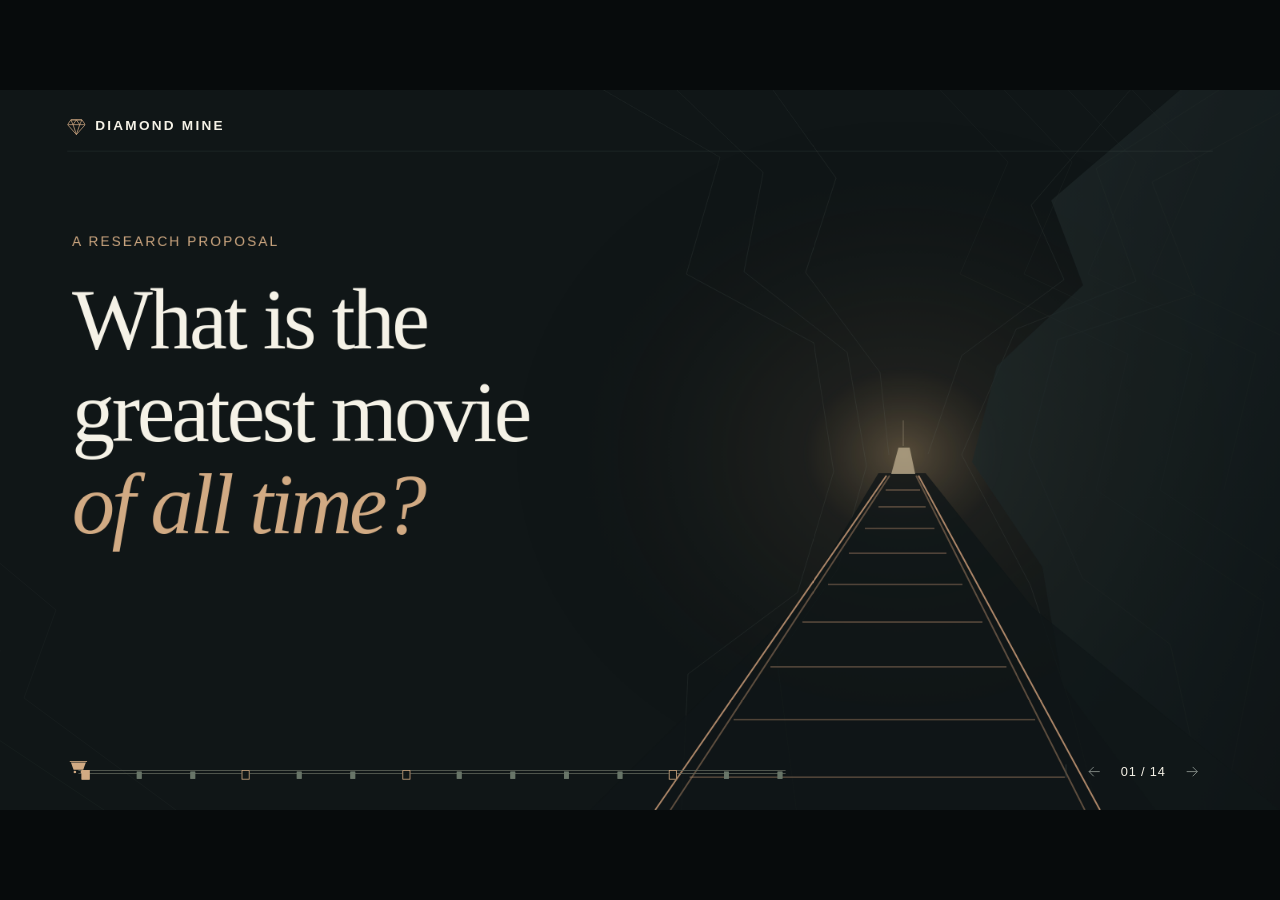
==== commit 462b1f71: "cambios" ====
--- a/index.html
+++ b/index.html
@@ -27,8 +27,6 @@
   <div class="strata" aria-hidden="true"></div>
   <header class="deck-header">
     <a class="wordmark" href="#slide-1" aria-label="Diamond Mine, first slide"><svg viewBox="0 0 100 95"><use href="#gem"/></svg><span>DIAMOND MINE</span></a>
-    <div class="header-context"><span id="section-label">Introduction</span><span class="divider"></span><span id="speaker-label">Speaker 1</span></div>
-    <span class="course-tag">EPAC / GROUP 19</span>
   </header>
 
   <svg id="junction-scene" viewBox="0 0 1420 330" aria-hidden="true">
@@ -57,13 +55,11 @@
       <div class="hero-copy">
         <p class="eyebrow reveal">A RESEARCH PROPOSAL</p>
         <h1 id="title-1" class="reveal">What is the<br>greatest movie<br><em>of all time?</em></h1>
-        <p class="hero-sub reveal">A journey through the evidence<br>behind cinematic greatness.</p>
-      </div>
-      <div class="opening-caption"><span class="caption-line"></span>THE SEARCH BEGINS BELOW THE SURFACE</div>
+      </div>
     </section>
 
     <section class="slide debate" data-title="Why is this so difficult?" data-speaker="1" data-section="Introduction" aria-labelledby="title-2">
-      <div class="debate-title"><p class="eyebrow">THE QUESTION BEHIND THE QUESTION</p><h2 id="title-2">One question.<br><em>Different values.</em></h2><p class="body-copy">A trivia question became a debate.<br>What do we mean by “greatest”?</p></div>
+      <div class="debate-title"><h2 id="title-2">One question.<br><em>Different values.</em></h2><p class="body-copy">A trivia question became a debate.</p></div>
       <svg class="branch-map" viewBox="0 0 780 570" role="img" aria-label="The question of greatness branches into audience affection, critical acclaim, awards, financial success, and cinematic influence.">
         <g class="track-bed"><path d="M40 285H200C300 285 290 65 410 65H690M200 285C300 285 290 175 410 175H690M200 285H690M200 285C300 285 290 395 410 395H690M200 285C300 285 290 505 410 505H690"/></g>
         <g class="track-core"><path d="M40 285H200C300 285 290 65 410 65H690M200 285C300 285 290 175 410 175H690M200 285H690M200 285C300 285 290 395 410 395H690M200 285C300 285 290 505 410 505H690"/></g>
@@ -72,7 +68,6 @@
         <g class="branch-label"><text x="425" y="48">MOST LOVED?</text><text x="425" y="158">MOST ACCLAIMED?</text><text x="425" y="268">MOST AWARDED?</text><text x="425" y="378">MOST SUCCESSFUL?</text><text x="425" y="488">MOST INFLUENTIAL?</text></g>
         <g class="terminal"><circle cx="690" cy="65" r="5"/><circle cx="690" cy="175" r="5"/><circle cx="690" cy="285" r="5"/><circle cx="690" cy="395" r="5"/><circle cx="690" cy="505" r="5"/></g>
       </svg>
-      <div class="bottom-statement">The answer depends on <em>what we choose to measure.</em></div>
     </section>
 
     <section class="slide journey" data-title="Our research journey" data-speaker="1" data-section="Introduction" aria-labelledby="title-3">
@@ -80,16 +75,14 @@
       <p class="journey-thesis">We propose a transparent ranking<br>that combines multiple sources, then<br>refines the selection for diversity.</p>
       <div class="route-map">
         <svg viewBox="0 0 1420 240" aria-hidden="true"><path class="track-bed" d="M0 140H1420"/><path class="track-core" d="M0 140H1420"/><path class="track-energy" d="M0 140H1420"/><g class="route-stations"><circle cx="120" cy="140" r="14"/><circle cx="635" cy="140" r="14"/><circle cx="1140" cy="140" r="14"/></g><path d="M1140 140H1418" class="cyan-route"/></svg>
-        <div class="destination d1"><span>01 / EXPLORE</span><h3>Background<br>& research gaps</h3><p>Where existing routes lead</p></div>
-        <div class="destination d2"><span>02 / CONNECT</span><h3>Innovation</h3><p>Five dimensions, one framework</p></div>
-        <div class="destination d3"><span>03 / REFINE</span><h3>Description</h3><p>Two phases, a proposed Top 10</p></div>
-      </div>
-      <p class="proposal-title">“Obtaining a Top 10 Films of History Using a Two-Phase Adaptive Film Ranking Algorithm and Various Datasets.”</p>
+        <div class="destination d1"><span>01 / EXPLORE</span><h3>Background<br>& research gaps</h3></div>
+        <div class="destination d2"><span>02 / CONNECT</span><h3>Innovation</h3></div>
+        <div class="destination d3"><span>03 / REFINE</span><h3>Description</h3></div>
+      </div>
     </section>
 
     <section class="slide sources" data-title="Existing approaches" data-speaker="2" data-section="Background & research gaps" aria-labelledby="title-4">
       <p class="eyebrow">01 / EXPLORING THE EXISTING ROUTES</p><h2 id="title-4">Five perspectives on film</h2>
-      <p class="slide-deck">The question is what each source measures.</p>
       <div class="source-table" role="table" aria-label="Examples of film evidence and their scope">
         <div class="table-head" role="row"><span role="columnheader">SOURCE</span><span role="columnheader">EVIDENCE</span></div>
         <div class="source-row" role="row"><div role="cell"><span class="source-index">01</span><strong>IMDb</strong><sup>[1]</sup></div><div role="cell">Audience ratings</div></div>
@@ -103,21 +96,19 @@
     <section class="slide junction gap" data-title="Research gaps" data-speaker="2" data-section="Background & research gaps" aria-labelledby="title-5">
       <p class="eyebrow">THE RESEARCH GAP</p><h2 id="title-5">Valuable perspectives.<br><em>An incomplete picture.</em></h2>
       <div class="track-labels"><span>RATINGS</span><span>CRITICS</span><span>AWARDS</span><span>BOX OFFICE</span><span>INFLUENCE</span></div>
-      <div class="gap-callout"><span class="technical-label">OUR RESEARCH GAP</span><p>How can one ranking<br>combine the evidence<br>and represent film history?</p></div>
+      <div class="gap-callout"><p>How can one ranking<br>combine the evidence<br>and represent film history?</p></div>
       <div class="gap-questions"><div><span>01</span><h3>Integration</h3><p>Combine different indicators<br>through transparent choices.</p></div><div><span>02</span><h3>Representation</h3><p>Examine coverage across<br>countries, languages and eras.</p></div></div>
     </section>
 
     <section class="slide junction connected" data-title="Connecting the gaps" data-speaker="2" data-section="Background & research gaps" aria-labelledby="title-6">
       <p class="eyebrow">OUR PROPOSED RESPONSE</p><h2 id="title-6">Connecting the evidence</h2>
-      <p class="slide-deck">Connect the sources, then process and refine the evidence.</p>
       <div class="track-labels"><span>RATINGS</span><span>CRITICS</span><span>AWARDS</span><span>BOX OFFICE</span><span>INFLUENCE</span></div>
-      <div class="gap-callout"><span class="technical-label">OUR PROPOSED APPROACH</span><p>One transparent route<br>from evidence to<br><em>a proposed Top 10.</em></p></div>
+      <div class="gap-callout"><p>One transparent route<br>from evidence to<br><em>a proposed Top 10.</em></p></div>
       <div class="three-observations"><div><span>01</span><h3>Integrate</h3><p>Bring all five dimensions<br>into one process.</p></div><div><span>02</span><h3>Explain</h3><p>Document weighting<br>and selection choices.</p></div><div><span>03</span><h3>Refine</h3><p>Review representation<br>in the candidate ranking.</p></div></div>
     </section>
 
     <section class="slide system" data-title="The Diamond Mine system" data-speaker="3" data-section="Innovation" aria-labelledby="title-7">
       <p class="eyebrow">02 / INNOVATION</p><h2 id="title-7">A framework with five criteria</h2>
-      <p class="slide-deck">Broader evidence, with explicit weighting and diversity considerations.</p>
       <svg class="system-map" viewBox="0 0 1420 450" role="img" aria-label="Five criteria travel along individual rails and merge into one shared evaluation route.">
         <g class="system-labels"><text x="10" y="45">Public opinion</text><text x="10" y="125">Professional critics</text><text x="10" y="205">Awards & recognition</text><text x="10" y="285">Economic performance</text><text x="10" y="365">Cultural influence</text></g>
         <g class="track-bed"><path d="M440 50H650C790 50 770 210 940 210H1420M440 130H660C790 130 790 210 940 210M440 210H940M440 290H660C790 290 790 210 940 210M440 370H650C790 370 770 210 940 210"/></g>
@@ -125,12 +116,12 @@
         <g class="track-energy"><path d="M440 50H650C790 50 770 210 940 210H1420M440 130H660C790 130 790 210 940 210M440 210H940M440 290H660C790 290 790 210 940 210M440 370H650C790 370 770 210 940 210"/></g>
         <g class="evidence-carts"><use href="#cart" x="535" y="16" width="42" height="32" class="cart-gold"/><use href="#cart" x="575" y="96" width="42" height="32" class="cart-red"/><use href="#cart" x="520" y="176" width="42" height="32" class="cart-amber"/><use href="#cart" x="575" y="256" width="42" height="32" class="cart-green"/><use href="#cart" x="535" y="336" width="42" height="32" class="cart-cyan"/></g>
         <circle cx="940" cy="210" r="14" class="node"/>
-        <text x="1030" y="155" class="output-label">INTEGRATED EVIDENCE</text><text x="1030" y="265" class="map-note">For the two-phase ranking</text>
+        <text x="1030" y="155" class="output-label">INTEGRATED EVIDENCE</text>
       </svg>
     </section>
 
     <section class="slide phase phase-one" data-title="Phase 1: Bayesian Weighted Rating" data-speaker="3" data-section="Innovation" aria-labelledby="title-8">
-      <div class="phase-heading"><p class="eyebrow">PHASE 01 / ESTIMATE</p><h2 id="title-8">Bayesian<br><em>Weighted Rating</em></h2><p class="body-copy">Combine evidence with a prior.</p></div>
+      <div class="phase-heading"><p class="eyebrow">PHASE 01 / ESTIMATE</p><h2 id="title-8">Bayesian<br><em>Weighted Rating</em></h2></div>
       <div class="rating-formula">
         <p class="formula-context">Illustrative model for audience ratings <sup>[1]</sup></p>
         <div class="formula-equation" role="math" aria-label="W equals v times R plus m times C, divided by v plus m"><span class="formula-w">W</span><span>=</span><span class="formula-fraction"><span>vR + mC</span><span>v + m</span></span></div>
@@ -146,17 +137,16 @@
     </section>
 
     <section class="slide phase phase-two" data-title="Phase 2: Diversity Optimization" data-speaker="3" data-section="Innovation" aria-labelledby="title-9">
-      <p class="eyebrow">PHASE 02 / REFINE</p><h2 id="title-9">Diversity Optimization <sup class="heading-citation">[7]</sup></h2><p class="slide-deck">Reconsider the candidate ranking with representation in view.</p>
+      <p class="eyebrow">PHASE 02 / REFINE</p><h2 id="title-9">Diversity Optimization <sup class="heading-citation">[7]</sup></h2>
       <div class="diversity-comparison">
         <div class="candidate-group"><span class="technical-label">ILLUSTRATIVE CANDIDATES</span><div class="candidate-diamonds"><svg><use href="#ore"/></svg><svg><use href="#ore"/></svg><svg><use href="#ore"/></svg><svg><use href="#ore"/></svg><svg><use href="#ore"/></svg><svg><use href="#ore"/></svg></div><p>Ordered by estimated rating</p></div>
         <div class="refinement-gate"><span>REFINEMENT</span><svg viewBox="0 0 220 150" aria-hidden="true"><path d="M0 75H220M50 15 90 75 50 135M125 15 165 75 125 135"/></svg><p>Apply diversity<br>considerations</p></div>
         <div class="candidate-group refined"><span class="technical-label">RECONSIDERED SELECTION</span><div class="candidate-diamonds"><svg><use href="#gem"/></svg><svg><use href="#gem"/></svg><svg><use href="#gem"/></svg><svg><use href="#gem"/></svg><svg><use href="#gem"/></svg><svg><use href="#gem"/></svg></div><p>Balance rating and representation</p></div>
       </div>
-      <div class="diversity-caption"><span class="phase-number">02</span><p>Refinement aims to reduce certain biases.<br><strong>Diversity criteria and trade-offs still need testing.</strong></p></div>
     </section>
 
     <section class="slide architecture" data-title="The complete process" data-speaker="3" data-section="Description" aria-labelledby="title-10">
-      <p class="eyebrow">03 / DESCRIPTION</p><h2 id="title-10">The complete process</h2><p class="slide-deck">The proposed architecture, from film records to a Top 10.</p>
+      <p class="eyebrow">03 / DESCRIPTION</p><h2 id="title-10">The complete process</h2>
       <div class="pipeline">
         <svg class="pipeline-rails" viewBox="0 0 1420 450" aria-hidden="true"><path class="track-bed" d="M70 160H1240Q1360 160 1360 265T1240 370H70"/><path class="track-core draw-route" d="M70 160H1240Q1360 160 1360 265T1240 370H70"/><path class="track-energy" d="M70 160H1240Q1360 160 1360 265T1240 370H70"/><path class="route-direction" d="M520 150 530 160 520 170M910 150 920 160 910 170M920 360 910 370 920 380M530 360 520 370 530 380"/></svg>
         <div class="process-step step-1"><span>01 / EXTERNAL SOURCES</span><h3>Film records</h3><p>Five evidence dimensions</p><i></i></div>
@@ -181,7 +171,7 @@
     </section>
 
     <section class="slide closing" data-title="The final diamond" data-speaker="4" data-section="Conclusion" aria-labelledby="title-13">
-      <div class="closing-copy"><p class="eyebrow">THE QUESTION RETURNS</p><p class="return-question">What is the greatest movie of all time?</p><h2 id="title-13">What is the greatest<br>movie of all time<br><em>for you?</em></h2><div class="qa-label"><span></span>QUESTIONS & DISCUSSION</div></div>
+      <div class="closing-copy"><h2 id="title-13">What is the greatest<br>movie of all time<br><em>for you?</em></h2></div>
       <svg class="final-gem" viewBox="0 0 600 620" role="img" aria-label="A refined faceted diamond, representing the research objective rather than a winning film.">
         <defs><linearGradient id="facet-one" x2="1" y2="1"><stop stop-color="#b9d7cc" stop-opacity=".68"/><stop offset="1" stop-color="#517975" stop-opacity=".12"/></linearGradient><linearGradient id="facet-two" x2="0" y2="1"><stop stop-color="#c4d6b9" stop-opacity=".14"/><stop offset="1" stop-color="#bde2d5" stop-opacity=".5"/></linearGradient></defs>
         <g class="gem-construction" fill="none" stroke="#8dbab0" stroke-opacity=".13"><circle cx="310" cy="280" r="240"/><path d="M0 280H600M310 0V620M65 105H555M65 455H555M135 0V620M485 0V620"/><path d="M65 105 310 560 555 105"/></g>
@@ -189,6 +179,17 @@
         <path d="M110 105H70M135 80V40M510 105H550M485 80V40M310 560V600" stroke="#bc9872" opacity=".6"/>
       </svg>
       <svg class="exit-rail" viewBox="0 0 620 220" aria-hidden="true"><path d="M40 220 300 10M570 220 320 10M62 220 302 10M548 220 318 10M100 180H515M160 135H465M215 90H410M264 48H362M291 22H335"/></svg>
+    </section>
+
+    <section class="slide thank-you" data-title="Thank you" data-speaker="4" data-section="Conclusion" aria-labelledby="thank-you-title">
+      <div class="thank-you-copy"><h2 id="thank-you-title">Thank <em>you.</em></h2><p>QUESTIONS & DISCUSSION</p></div>
+      <svg class="end-rails" viewBox="0 0 1420 300" aria-hidden="true">
+        <g class="track-bed"><path d="M0 260H390C530 260 580 160 710 160M1420 260H1030C890 260 840 160 710 160"/></g>
+        <g class="track-core"><path d="M0 260H390C530 260 580 160 710 160M1420 260H1030C890 260 840 160 710 160"/></g>
+        <g class="track-energy"><path d="M0 260H390C530 260 580 160 710 160M1420 260H1030C890 260 840 160 710 160"/></g>
+        <use href="#gem" x="683" y="133" width="54" height="51" class="end-diamond"/>
+      </svg>
+      <p class="end-credit">GROUP 19 <span>/</span> EPAC</p>
     </section>
 
     <section class="slide references" data-title="References: evidence sources" data-speaker="Appendix" data-section="References" aria-labelledby="title-14">
@@ -257,9 +258,10 @@
     <div class="journey-progress"><div id="progress-track" aria-label="Slide navigation">
       <span class="rail-line" aria-hidden="true"></span>
       <button class="station chapter-station" data-go="0" aria-label="Slide 1: Introduction"></button><button class="station" data-go="1" aria-label="Slide 2: Why is this so difficult?"></button><button class="station" data-go="2" aria-label="Slide 3: Our research journey"></button><button class="station chapter-station" data-go="3" aria-label="Slide 4: Background and research gaps"></button><button class="station" data-go="4" aria-label="Slide 5: Research gaps"></button><button class="station" data-go="5" aria-label="Slide 6: Connecting the gaps"></button><button class="station chapter-station" data-go="6" aria-label="Slide 7: Innovation and description"></button><button class="station" data-go="7" aria-label="Slide 8: Bayesian Weighted Rating"></button><button class="station" data-go="8" aria-label="Slide 9: Diversity Optimization"></button><button class="station" data-go="9" aria-label="Slide 10: Complete process"></button><button class="station" data-go="10" aria-label="Slide 11: Applications and maturity"></button><button class="station chapter-station" data-go="11" aria-label="Slide 12: Conclusion"></button><button class="station" data-go="12" aria-label="Slide 13: The final diamond"></button>
+      <button class="station" data-go="13" aria-label="Slide 14: Thank you"></button>
       <svg id="progress-cart" viewBox="0 0 42 32" aria-hidden="true"><use href="#cart"/></svg>
     </div><div class="progress-labels" aria-hidden="true"><span>INTRODUCTION</span><span>BACKGROUND</span><span>INNOVATION & DESCRIPTION</span><span>CONCLUSION</span></div></div>
-    <div class="deck-controls"><div class="utility-controls"><button id="overview-toggle" title="Slide overview (O)" aria-label="Open slide overview"><svg><use href="#grid-icon"/></svg></button><button id="notes-toggle" title="Speaker notes (N)" aria-label="Open speaker notes">N</button><button id="references-toggle" title="References (R)" aria-label="Toggle references">R</button><button id="fullscreen-toggle" title="Fullscreen (F)" aria-label="Toggle fullscreen"><svg><use href="#fullscreen-icon"/></svg></button><button id="help-toggle" title="Keyboard shortcuts (?)" aria-label="Show keyboard shortcuts">?</button></div><span class="control-divider"></span><button id="prev-slide" title="Previous slide (←)" aria-label="Previous slide"><svg><use href="#arrow-left"/></svg></button><span id="slide-count">01 / 13</span><button id="next-slide" title="Next slide (→)" aria-label="Next slide"><svg><use href="#arrow-right"/></svg></button></div>
+    <div class="deck-controls"><div class="utility-controls"><button id="overview-toggle" title="Slide overview (O)" aria-label="Open slide overview"><svg><use href="#grid-icon"/></svg></button><button id="notes-toggle" title="Speaker notes (N)" aria-label="Open speaker notes">N</button><button id="references-toggle" title="References (R)" aria-label="Toggle references">R</button><button id="fullscreen-toggle" title="Fullscreen (F)" aria-label="Toggle fullscreen"><svg><use href="#fullscreen-icon"/></svg></button><button id="help-toggle" title="Keyboard shortcuts (?)" aria-label="Show keyboard shortcuts">?</button></div><span class="control-divider"></span><button id="prev-slide" title="Previous slide (←)" aria-label="Previous slide"><svg><use href="#arrow-left"/></svg></button><span id="slide-count">01 / 14</span><button id="next-slide" title="Next slide (→)" aria-label="Next slide"><svg><use href="#arrow-right"/></svg></button></div>
   </footer>
 </main>
 <dialog id="deck-dialog" aria-labelledby="dialog-title"><div class="dialog-header"><h2 id="dialog-title">Slide overview</h2><button id="dialog-close" aria-label="Close dialog">Close <span>Esc</span></button></div><div id="dialog-content"></div></dialog>
--- a/styles.css
+++ b/styles.css
@@ -1,6 +1,6 @@
 :root{color-scheme:dark;--ink:#101617;--panel:#172021;--paper:#edece2;--muted:#adb7b1;--copper:#bd9472;--copper-dim:#715b49;--mineral:#9bc9be;--line:#3a4643;--ease:cubic-bezier(.22,.7,.2,1);font-family:"Segoe UI",Arial,sans-serif}
 *{box-sizing:border-box}html,body{margin:0;width:100%;height:100%;overflow:hidden;background:#070b0c}button,a{-webkit-tap-highlight-color:transparent}button{font:inherit;color:inherit;cursor:pointer}button:focus-visible,a:focus-visible{outline:3px solid var(--mineral);outline-offset:5px}button:disabled{opacity:.25;cursor:default}a{color:inherit}svg{display:block}h1,h2,h3,p{margin:0}h1,h2{font-family:"Georgia Pro Light","Georgia Pro",Georgia,serif;font-weight:400;letter-spacing:-2.5px}h2{font-size:67px;line-height:1.09}h3{font-weight:500}em{font-family:"Georgia Pro Light","Georgia Pro",Georgia,serif;font-weight:400;color:var(--copper)}.svg-library{position:absolute;width:0;height:0;overflow:hidden}.sr-only{position:absolute;width:1px;height:1px;padding:0;margin:-1px;overflow:hidden;clip:rect(0,0,0,0);white-space:nowrap;border:0}
-#stage{width:1600px;height:900px;position:absolute;left:50%;top:50%;transform:translate(-50%,-50%) scale(var(--scale,1));transform-origin:center;background:var(--ink);color:var(--paper);overflow:hidden;isolation:isolate;transition:background-color .65s var(--ease)}#stage[data-slide="12"],#stage[data-slide="13"]{background:#192322}.strata{position:absolute;inset:0;opacity:.12;pointer-events:none;background-image:url("data:image/svg+xml,%3Csvg xmlns='http://www.w3.org/2000/svg' width='1600' height='900' viewBox='0 0 1600 900'%3E%3Cg fill='none' stroke='%2377837a' stroke-width='1'%3E%3Cpath d='M1100 -80L1260 90 1200 230 1410 330 1370 500 1580 640 1530 900M1180 -80L1340 90 1280 230 1490 330 1450 500 1660 640M1260 -80L1420 90 1360 230 1570 330 1530 500M1340 -80L1500 90 1440 230 1650 330M-50 550L70 650 30 760 220 900M-50 640L0 700 -20 800 130 900'/%3E%3C/g%3E%3C/svg%3E");transition:opacity .6s}.deck-header{position:absolute;z-index:5;left:84px;right:84px;top:37px;height:40px;display:flex;align-items:center;border-bottom:1px solid #798a7d30;padding-bottom:23px;font-size:15px;letter-spacing:2px}.wordmark{display:flex;align-items:center;gap:12px;text-decoration:none;color:var(--paper);font-weight:600;font-size:17px;letter-spacing:2.8px}.wordmark svg{width:23px;height:23px;stroke:var(--copper);fill:none;stroke-width:4}.header-context{position:absolute;left:50%;transform:translateX(-50%);display:flex;gap:18px;align-items:center;font-size:14px;letter-spacing:1px;color:var(--muted);white-space:nowrap}.divider{height:11px;width:1px;background:#607069}.course-tag{margin-left:auto;color:var(--muted);font-size:13px;letter-spacing:2px}
+#stage{width:1600px;height:900px;position:absolute;left:50%;top:50%;transform:translate(-50%,-50%) scale(var(--scale,1));transform-origin:center;background:var(--ink);color:var(--paper);overflow:hidden;isolation:isolate;transition:background-color .65s var(--ease)}.strata{position:absolute;inset:0;opacity:.12;pointer-events:none;background-image:url("data:image/svg+xml,%3Csvg xmlns='http://www.w3.org/2000/svg' width='1600' height='900' viewBox='0 0 1600 900'%3E%3Cg fill='none' stroke='%2377837a' stroke-width='1'%3E%3Cpath d='M1100 -80L1260 90 1200 230 1410 330 1370 500 1580 640 1530 900M1180 -80L1340 90 1280 230 1490 330 1450 500 1660 640M1260 -80L1420 90 1360 230 1570 330 1530 500M1340 -80L1500 90 1440 230 1650 330M-50 550L70 650 30 760 220 900M-50 640L0 700 -20 800 130 900'/%3E%3C/g%3E%3C/svg%3E");transition:opacity .6s}.deck-header{position:absolute;z-index:5;left:84px;right:84px;top:37px;height:40px;display:flex;align-items:center;border-bottom:1px solid #798a7d30;padding-bottom:23px;font-size:15px;letter-spacing:2px}.wordmark{display:flex;align-items:center;gap:12px;text-decoration:none;color:var(--paper);font-weight:600;font-size:17px;letter-spacing:2.8px}.wordmark svg{width:23px;height:23px;stroke:var(--copper);fill:none;stroke-width:4}.header-context{position:absolute;left:50%;transform:translateX(-50%);display:flex;gap:18px;align-items:center;font-size:14px;letter-spacing:1px;color:var(--muted);white-space:nowrap}.divider{height:11px;width:1px;background:#607069}.course-tag{margin-left:auto;color:var(--muted);font-size:13px;letter-spacing:2px}
 #slides{position:absolute;inset:0}.slide{position:absolute;inset:0;padding:131px 90px 130px;opacity:0;visibility:hidden;pointer-events:none;transform:translateX(28px);transition:opacity .45s var(--ease),transform .6s var(--ease),visibility .6s;will-change:opacity,transform}.slide.is-before{transform:translateX(-28px)}.slide.is-active{opacity:1;visibility:visible;pointer-events:auto;transform:translateX(0);z-index:2}.eyebrow{font-size:16px;letter-spacing:3px;font-weight:500;color:var(--copper);margin-bottom:25px}.technical-label{font-size:15px;font-weight:500;letter-spacing:2px;color:var(--muted);display:block}.slide-deck{font-size:26px;line-height:1.5;color:var(--muted);margin-top:22px}.body-copy{font-size:28px;line-height:1.55;color:var(--muted)}.citation{position:absolute;left:90px;right:90px;bottom:129px;font-size:16px;line-height:1.4;color:var(--muted)}.track-bed{fill:none;stroke:var(--copper-dim);stroke-width:10}.track-core{fill:none;stroke:var(--ink);stroke-width:6}.node{fill:var(--ink);stroke:var(--copper);stroke-width:3}.route-stations{fill:var(--ink);stroke:var(--copper);stroke-width:3}.cyan-route{stroke:var(--mineral);stroke-width:2;fill:none}.map-note{font-family:"Segoe UI",Arial,sans-serif;font-size:21px;fill:var(--muted)}.phase-number{font-family:Georgia,serif;font-size:56px;color:var(--copper);font-style:italic;font-weight:400}
 /* The entrance uses a single vanishing point shared by rock contours and rails. */
 .opening{padding:0}.mine-scene{position:absolute;inset:0;width:1600px;height:900px;z-index:-1}.hero-copy{position:absolute;left:90px;top:177px}.hero-copy h1{font-size:107px;line-height:1.08;letter-spacing:-4px}.hero-copy .eyebrow{margin-bottom:30px}.hero-sub{margin-top:33px;font-size:26px;line-height:1.5;color:var(--muted)}.opening-caption{position:absolute;left:1020px;bottom:154px;font-size:12px;letter-spacing:2px;color:var(--muted);display:flex;gap:15px;align-items:center}.caption-line{height:1px;width:40px;background:var(--copper)}.opening.is-active .reveal{animation:reveal-in .7s var(--ease) both}.opening.is-active .reveal:nth-child(2){animation-delay:70ms}.opening.is-active .reveal:nth-child(3){animation-delay:130ms}
--- a/refinements.css
+++ b/refinements.css
@@ -7,7 +7,7 @@
   --mineral: #abd5c7;
   --line: #4a5650;
 }
-#stage { background: #101617; }
+#stage { background: var(--ink); }
 .strata { opacity: .065; }
 .slide { padding-top: 137px; }
 h2 { font-size: 71px; }
@@ -24,11 +24,12 @@
 .hero-sub { font-size: 28px; }
 .opening-caption { display: none; }
 .mine-scene { opacity: .92; }
-.debate-title { top: 182px; }
+.debate-title { top: 255px; }
 .debate-title .body-copy { font-size: 30px; }
 .branch-label { font-size: 22px; letter-spacing: 1.6px; }
 .bottom-statement { font-size: 31px; bottom: 158px; }
 .journey-thesis { font-size: 29px; left: 845px; top: 194px; }
+.journey .route-map { top: 450px; }
 .destination>span { font-size: 17px; }
 .destination h3 { font-size: 34px; }
 .destination p { font-size: 25px; top: 174px; }
@@ -37,7 +38,7 @@
 .proposal-title { font-size: 22px; bottom: 145px; max-width: 1375px; line-height: 1.5; }
 
 /* Read the five evidence sources as five rows, with no competing side notes. */
-.source-table { margin-top: 38px; }
+.source-table { margin-top: 50px; }
 .table-head,.source-row { grid-template-columns: 46% 54%; }
 .table-head { font-size: 17px; padding-bottom: 17px; }
 .source-row { min-height: 84px; font-size: 29px; }
@@ -53,8 +54,8 @@
 .connected .slide-deck { font-size: 29px; margin-top: 22px; }
 .junction .track-labels { font-size: 18px; letter-spacing: 1.5px; top: 329px; }
 .track-labels span { padding: 5px 12px; }
-.gap-callout { left: 1000px; top: 347px; padding-right: 5px; }
-.gap-callout p { font-size: 34px; line-height: 1.4; }
+.gap-callout { left: 1000px; top: 384px; padding-right: 5px; }
+.gap-callout p { font-size: 34px; line-height: 1.4; margin-top: 0; }
 .gap-callout .technical-label { font-size: 16px; letter-spacing: 1.3px; }
 .gap-questions { position: absolute; left: 90px; right: 90px; top: 663px; display: grid; grid-template-columns: 1fr 1fr; gap: 110px; }
 .gap-questions>div { position: relative; padding-left: 45px; }
@@ -67,7 +68,7 @@
 .three-observations>div>span { font-size: 19px; }
 
 /* Preserve the reference edition's five cart colors, confined to the evidence. */
-.system-map { top: 334px; }
+.system-map { top: 310px; }
 .system-labels { font-size: 29px; }
 .output-label { font-size: 23px; letter-spacing: 1.6px; }
 .map-note { font-size: 25px; }
@@ -82,7 +83,7 @@
 .phase-heading { top: 139px; }
 .phase-heading h2 { font-size: 69px; }
 .phase-heading .body-copy { font-size: 29px; line-height: 1.45; margin-top: 26px; }
-.rating-formula { position: absolute; left: 90px; top: 455px; width: 600px; }
+.rating-formula { position: absolute; left: 90px; top: 425px; width: 600px; }
 .formula-context { font-size: 23px; line-height: 1.4; color: var(--muted); }
 .formula-context sup { font-size: 16px; color: var(--copper); }
 .formula-equation { display: flex; align-items: center; gap: 22px; font-family: Georgia,serif; font-size: 55px; margin-top: 22px; }
@@ -102,7 +103,9 @@
 .input-evidence p,.rating-output p { font-size: 24px; }
 .input-evidence,.rating-output { top: 140px; }
 .bayesian-takeaway { position: absolute; left: 970px; top: 654px; max-width: 540px; font-size: 30px; line-height: 1.5; color: var(--muted); border-left: 2px solid var(--copper); padding-left: 25px; }
-.diversity-comparison { top: 350px; }
+.diversity-comparison { top: 380px; }
+.candidate-diamonds { gap: 9px; margin-top: 34px; margin-bottom: 34px; }
+.candidate-diamonds svg { width: 75px; height: 91px; }
 .candidate-group .technical-label { font-size: 18px; }
 .candidate-group p { font-size: 26px; }
 .refinement-gate>span { font-size: 16px; }
@@ -111,7 +114,7 @@
 .diversity-caption p { font-size: 29px; line-height: 1.55; }
 
 /* The continuous line remains the architecture's organizing structure. */
-.pipeline { top: 326px; }
+.pipeline { top: 314px; }
 .process-step>span { font-size: 16px; letter-spacing: 1.5px; }
 .process-step h3 { font-size: 32px; margin-top: 14px; }
 .process-step p { font-size: 24px; line-height: 1.4; }
@@ -143,8 +146,7 @@
 .recap h2 { font-size: 74px; }
 
 /* The closing rail leads to the same light that opened the journey. */
-#stage[data-slide="12"],#stage[data-slide="13"] { background: #1a2623; }
-.closing-copy { top: 180px; }
+.closing-copy { top: 260px; }
 .closing h2 { font-size: 84px; }
 .closing h2 em { font-size: 113px; }
 .return-question { font-size: 27px; }
@@ -152,15 +154,25 @@
 .final-gem { z-index: 1; top: 120px; }
 .exit-rail { position: absolute; left: 920px; top: 654px; width: 580px; height: 205px; fill: none; stroke: var(--copper); stroke-width: 1.1px; opacity: .38; z-index: 0; }
 
-/* Motion follows evidence along the rails and settles while the speaker talks. */
+/* A final title card, with both routes meeting at one small diamond. */
+.thank-you-copy { position: absolute; left: 90px; right: 90px; top: 282px; text-align: center; }
+.thank-you-copy h2 { font-size: 154px; line-height: 1.07; letter-spacing: -6px; }
+.thank-you-copy h2 em { color: var(--mineral); }
+.thank-you-copy>p { margin-top: 40px; color: var(--muted); font-size: 17px; letter-spacing: 3px; }
+.end-rails { position: absolute; left: 90px; top: 520px; width: 1420px; height: 300px; }
+.end-diamond { fill: var(--ink); stroke: var(--mineral); stroke-width: 2px; }
+.end-credit { position: absolute; left: 90px; bottom: 130px; color: var(--muted); font-size: 15px; letter-spacing: 2.5px; }
+.end-credit span { margin: 0 12px; color: var(--copper); }
+.thank-you.is-active .thank-you-copy { animation: reveal-in .6s var(--ease) both; }
+
+/* Evidence keeps moving along the rails while its slide is visible. */
 .track-energy { fill: none; stroke: #f2cda2; stroke-width: 2.4px; stroke-dasharray: 28 190; stroke-dashoffset: 0; opacity: 0; pointer-events: none; }
-.is-active .track-energy { animation: rail-travel 2s linear 2, rail-settle .5s ease 3.5s forwards; opacity: .72; }
-#stage[data-direction="backward"] .is-active .track-energy { animation-direction: reverse,normal; }
-#stage[data-slide="5"] #junction-scene .track-energy,#stage[data-slide="6"] #junction-scene .track-energy { animation: rail-travel 2s linear 2, rail-settle .5s ease 3.5s forwards; opacity: .6; }
+.is-active .track-energy { animation: rail-travel 2s linear infinite; opacity: .72; }
+#stage[data-direction="backward"] .is-active .track-energy { animation-direction: reverse; }
+#stage[data-slide="5"] #junction-scene .track-energy,#stage[data-slide="6"] #junction-scene .track-energy { animation: rail-travel 2s linear infinite; opacity: .6; }
 #junction-scene .connection-flow { visibility: hidden; }
 #stage[data-slide="6"] #junction-scene .connection-flow { visibility: visible; }
 @keyframes rail-travel { to { stroke-dashoffset: -436; } }
-@keyframes rail-settle { to { opacity: 0; } }
 
 /* Keep navigation present but let the audience concentrate on the slide. */
 .deck-footer { bottom: 21px; height: 68px; }
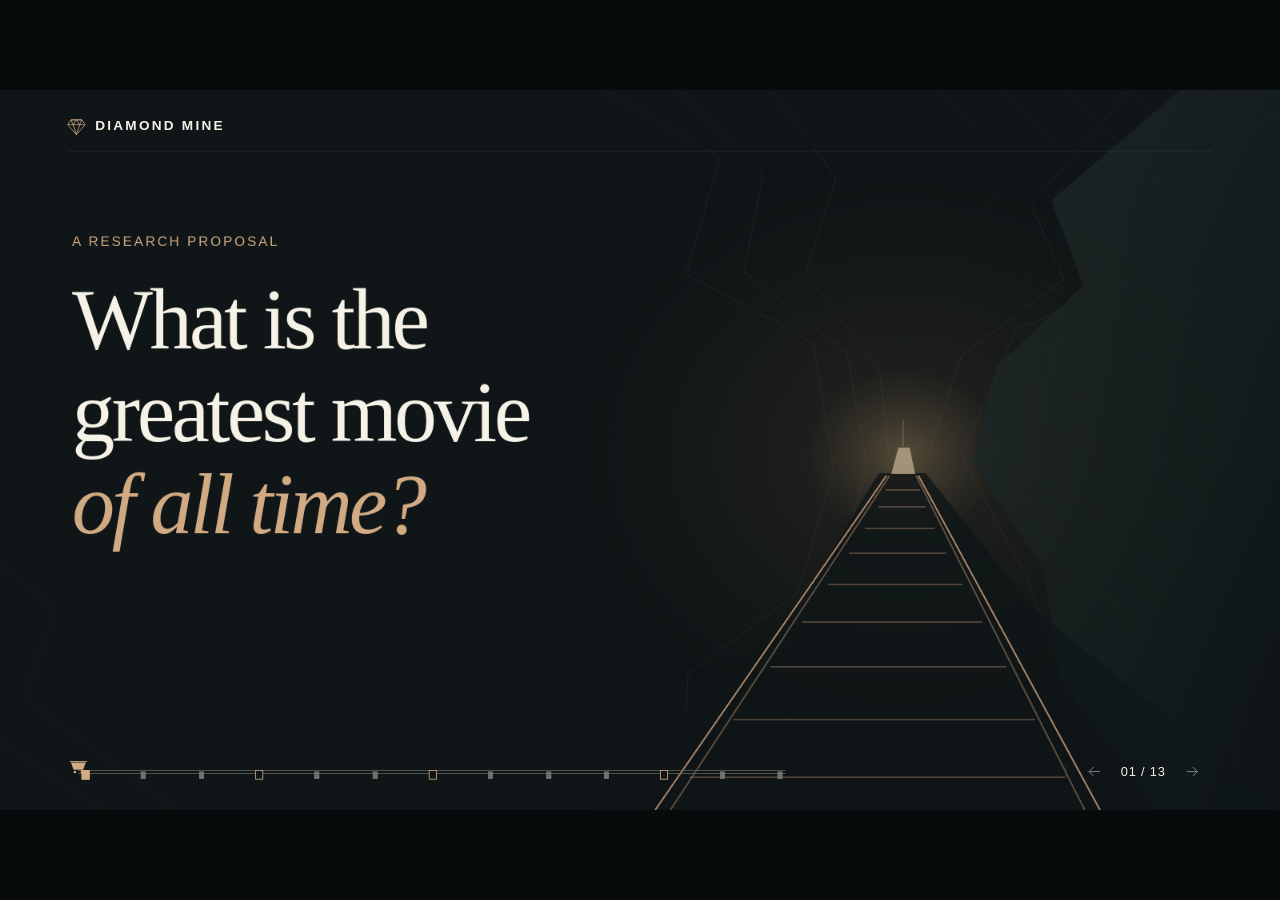
==== commit 4f09c57a: "Latest changes" ====
--- a/index.html
+++ b/index.html
@@ -21,6 +21,14 @@
   <symbol id="arrow-left" viewBox="0 0 24 24"><path d="M20 12H4M11 5 4 12 11 19"/></symbol>
   <symbol id="grid-icon" viewBox="0 0 24 24"><path d="M4 4H10V10H4ZM14 4H20V10H14ZM4 14H10V20H4ZM14 14H20V20H14Z"/></symbol>
   <symbol id="fullscreen-icon" viewBox="0 0 24 24"><path d="M9 4H4V9M15 4H20V9M20 15V20H15M9 20H4V15"/></symbol>
+
+  <symbol id="icon-audience" viewBox="0 0 48 48"><path d="m8 17 2.2 4.5 5 .7-3.6 3.5.8 5-4.4-2.4-4.4 2.4.8-5L.8 22.2l5-.7Zm16-4 3 6.1 6.7 1-4.8 4.7 1.1 6.7-6-3.2-6 3.2 1.1-6.7-4.8-4.7 6.7-1Zm16 4 2.2 4.5 5 .7-3.6 3.5.8 5-4.4-2.4-4.4 2.4.8-5-3.6-3.5 5-.7Z"/></symbol>
+  <symbol id="icon-critics" viewBox="0 0 48 48"><path d="M24 4 38 28 32 42H16L10 28ZM24 4V25M24 31V42M16 42H32"/><circle cx="24" cy="28" r="3"/></symbol>
+  <symbol id="icon-laurels" viewBox="0 0 48 48"><path d="M23 43C9 36 6 22 12 7M25 43C39 36 42 22 36 7M11 15C5 13 4 8 6 4 11 6 14 10 11 15ZM9 25C3 24 1 20 2 16 8 16 11 20 9 25ZM14 35C7 36 3 32 3 28 9 26 13 29 14 35ZM37 15C43 13 44 8 42 4 37 6 34 10 37 15ZM39 25C45 24 47 20 46 16 40 16 37 20 39 25ZM34 35C41 36 45 32 45 28 39 26 35 29 34 35Z"/></symbol>
+  <symbol id="icon-ticket" viewBox="0 0 48 48"><path d="M5 12H43V20C34 20 34 28 43 28V36H5V28C14 28 14 20 5 20ZM17 19H26M17 29H26"/><path d="M32 16V32" stroke-dasharray="3 4"/></symbol>
+  <symbol id="icon-globe" viewBox="0 0 48 48"><circle cx="24" cy="24" r="19"/><ellipse cx="24" cy="24" rx="8" ry="19"/><path d="M5 24H43M8 14C18 20 30 20 40 14M8 34C18 28 30 28 40 34"/></symbol>
+  <symbol id="icon-developer" viewBox="0 0 100 100"><path d="M30 24 7 50 30 76M70 24 93 50 70 76M61 15 39 85"/></symbol>
+  <symbol id="icon-viewer" viewBox="0 0 100 100"><path d="M20 12H80L98 38 50 92 2 38ZM2 38H98"/><path d="M43 43 63 55 43 67Z"/></symbol>
 </defs></svg>
 
 <main id="stage" aria-label="Diamond Mine presentation">
@@ -28,17 +36,6 @@
   <header class="deck-header">
     <a class="wordmark" href="#slide-1" aria-label="Diamond Mine, first slide"><svg viewBox="0 0 100 95"><use href="#gem"/></svg><span>DIAMOND MINE</span></a>
   </header>
-
-  <svg id="junction-scene" viewBox="0 0 1420 330" aria-hidden="true">
-    <g class="track-bed"><path d="M0 30H475M0 95H475M0 160H475M0 225H475M0 290H475M850 160H1420"/></g>
-    <g class="track-core"><path d="M0 30H475M0 95H475M0 160H475M0 225H475M0 290H475M850 160H1420"/></g>
-        <g class="track-energy"><path d="M0 30H475M0 95H475M0 160H475M0 225H475M0 290H475M850 160H1420"/></g>
-    <g class="connectors track-bed"><path d="M475 30C665 30 650 160 850 160M475 95C665 95 650 160 850 160M475 160H850M475 225C665 225 650 160 850 160M475 290C665 290 650 160 850 160"/></g>
-    <g class="connectors track-core"><path d="M475 30C665 30 650 160 850 160M475 95C665 95 650 160 850 160M475 160H850M475 225C665 225 650 160 850 160M475 290C665 290 650 160 850 160"/></g>
-    <g class="track-energy connection-flow"><path d="M0 30H475C665 30 650 160 850 160H1420M0 95H475C665 95 650 160 850 160M0 160H850M0 225H475C665 225 650 160 850 160M0 290H475C665 290 650 160 850 160"/></g>
-    <g class="end-stops"><path d="M475 16V44M475 81V109M475 146V174M475 211V239M475 276V304M850 146V174"/></g>
-    <circle class="junction-node" cx="850" cy="160" r="12"/>
-  </svg>
 
   <div id="slides">
     <section class="slide opening is-active" data-title="The question" data-speaker="1" data-section="Introduction" aria-labelledby="title-1">
@@ -81,88 +78,136 @@
       </div>
     </section>
 
-    <section class="slide sources" data-title="Existing approaches" data-speaker="2" data-section="Background & research gaps" aria-labelledby="title-4">
-      <p class="eyebrow">01 / EXPLORING THE EXISTING ROUTES</p><h2 id="title-4">Five perspectives on film</h2>
+    <section class="slide sources" data-title="Existing evidence" data-speaker="2" data-section="Background & research gaps" aria-labelledby="title-4">
+      <p class="eyebrow">01 / BACKGROUND</p><h2 id="title-4">Five perspectives on film</h2>
       <div class="source-table" role="table" aria-label="Examples of film evidence and their scope">
         <div class="table-head" role="row"><span role="columnheader">SOURCE</span><span role="columnheader">EVIDENCE</span></div>
-        <div class="source-row" role="row"><div role="cell"><span class="source-index">01</span><strong>IMDb</strong><sup>[1]</sup></div><div role="cell">Audience ratings</div></div>
-        <div class="source-row" role="row"><div role="cell"><span class="source-index">02</span><strong>Rotten Tomatoes</strong><sup>[2]</sup></div><div role="cell">Professional reviews</div></div>
-        <div class="source-row" role="row"><div role="cell"><span class="source-index">03</span><strong>Academy Awards</strong><sup>[3]</sup></div><div role="cell">Industry recognition</div></div>
-        <div class="source-row" role="row"><div role="cell"><span class="source-index">04</span><strong>The Numbers</strong><sup>[4]</sup></div><div role="cell">Box-office performance</div></div>
-        <div class="source-row" role="row"><div role="cell"><span class="source-index">05</span><strong>BFI / film-citation research</strong><sup>[5, 6]</sup></div><div role="cell">Critical recognition / cinematic influence</div></div>
-      </div>
-    </section>
-
-    <section class="slide junction gap" data-title="Research gaps" data-speaker="2" data-section="Background & research gaps" aria-labelledby="title-5">
-      <p class="eyebrow">THE RESEARCH GAP</p><h2 id="title-5">Valuable perspectives.<br><em>An incomplete picture.</em></h2>
-      <div class="track-labels"><span>RATINGS</span><span>CRITICS</span><span>AWARDS</span><span>BOX OFFICE</span><span>INFLUENCE</span></div>
-      <div class="gap-callout"><p>How can one ranking<br>combine the evidence<br>and represent film history?</p></div>
-      <div class="gap-questions"><div><span>01</span><h3>Integration</h3><p>Combine different indicators<br>through transparent choices.</p></div><div><span>02</span><h3>Representation</h3><p>Examine coverage across<br>countries, languages and eras.</p></div></div>
-    </section>
-
-    <section class="slide junction connected" data-title="Connecting the gaps" data-speaker="2" data-section="Background & research gaps" aria-labelledby="title-6">
-      <p class="eyebrow">OUR PROPOSED RESPONSE</p><h2 id="title-6">Connecting the evidence</h2>
-      <div class="track-labels"><span>RATINGS</span><span>CRITICS</span><span>AWARDS</span><span>BOX OFFICE</span><span>INFLUENCE</span></div>
-      <div class="gap-callout"><p>One transparent route<br>from evidence to<br><em>a proposed Top 10.</em></p></div>
-      <div class="three-observations"><div><span>01</span><h3>Integrate</h3><p>Bring all five dimensions<br>into one process.</p></div><div><span>02</span><h3>Explain</h3><p>Document weighting<br>and selection choices.</p></div><div><span>03</span><h3>Refine</h3><p>Review representation<br>in the candidate ranking.</p></div></div>
+        <div class="source-row speaker-focus" role="row" tabindex="0" data-focus="1" data-focus-label="IMDb: audience ratings"><div role="cell"><span class="source-index">01</span><strong>IMDb</strong><sup>[1]</sup></div><div role="cell">Audience ratings</div></div>
+        <div class="source-row speaker-focus" role="row" tabindex="0" data-focus="2" data-focus-label="Tomatometer: critics’ approval"><div role="cell"><span class="source-index">02</span><strong>Rotten Tomatoes <span class="source-indicator">— Tomatometer</span></strong><sup>[2]</sup></div><div role="cell">Critics’ approval</div></div>
+        <div class="source-row speaker-focus" role="row" tabindex="0" data-focus="3" data-focus-label="Academy Awards: industry recognition"><div role="cell"><span class="source-index">03</span><strong>Academy Awards</strong><sup>[3]</sup></div><div role="cell">Industry recognition</div></div>
+        <div class="source-row speaker-focus" role="row" tabindex="0" data-focus="4" data-focus-label="The Numbers: box-office performance"><div role="cell"><span class="source-index">04</span><strong>The Numbers</strong><sup>[4]</sup></div><div role="cell">Box-office performance</div></div>
+        <div class="source-row speaker-focus" role="row" tabindex="0" data-focus="5" data-focus-label="BFI and film-citation research: historical recognition and influence"><div role="cell"><span class="source-index">05</span><strong>BFI / film-citation research</strong><sup>[5, 6]</sup></div><div role="cell">Historical recognition / influence</div></div>
+      </div>
+    </section>
+
+    <section class="slide literature-review" data-title="Previous research" data-speaker="2" data-section="Background & research gaps" aria-labelledby="title-5">
+      <h2 id="title-5">Previous research</h2>
+      <div class="research-table" role="table" aria-label="Contributions and scope of previous research">
+        <div class="research-table-head" role="row"><span role="columnheader">STUDY</span><span role="columnheader">CONTRIBUTION</span><span role="columnheader">SCOPE OR LIMITATION</span></div>
+        <div class="research-row speaker-focus" role="row" tabindex="0" data-focus="1" data-focus-label="Wasserman and colleagues, 2015"><div role="cell"><strong>Wasserman et al.</strong><span class="study-year">(2015) <sup>[6]</sup></span></div><div role="cell">Influence through<br>film references</div><div role="cell">US-produced films</div></div>
+        <div class="research-row speaker-focus" role="row" tabindex="0" data-focus="2" data-focus-label="Wang and colleagues, 2024"><div role="cell"><strong>Wang et al.</strong><span class="study-year">(2024) <sup>[10]</sup></span></div><div role="cell">Multicriteria<br>recommendation</div><div role="cell">Personalised<br>recommendations</div></div>
+        <div class="research-row speaker-focus" role="row" tabindex="0" data-focus="3" data-focus-label="Ziegler and colleagues, 2005"><div role="cell"><strong>Ziegler et al.</strong><span class="study-year">(2005) <sup>[7]</sup></span></div><div role="cell">List diversification</div><div role="cell">Book recommendations</div></div>
+      </div>
+    </section>
+
+    <section class="slide research-gap" data-title="Research gap" data-speaker="2" data-section="Background & research gaps" aria-labelledby="title-6">
+      <h2 id="title-6">Research gap</h2>
+      <svg class="gap-rails" viewBox="0 0 1420 330" aria-hidden="true">
+        <g class="track-bed"><path d="M0 30H475M0 95H475M0 160H475M0 225H475M0 290H475M850 160H1420"/></g>
+        <g class="track-core"><path d="M0 30H475M0 95H475M0 160H475M0 225H475M0 290H475M850 160H1420"/></g>
+        <g class="track-energy"><path d="M0 30H475M0 95H475M0 160H475M0 225H475M0 290H475M850 160H1420"/></g>
+        <g class="gap-stops"><path d="M475 16V44M475 81V109M475 146V174M475 211V239M475 276V304M850 146V174"/></g>
+      </svg>
+      <div class="track-labels"><span>AUDIENCE</span><span>CRITICS</span><span>AWARDS</span><span>BOX OFFICE</span><span>INFLUENCE</span></div>
+      <p class="research-question">How can we integrate<br>the evidence and test<br><em>the trade-offs?</em></p>
+      <div class="research-challenges">
+        <div class="speaker-focus" tabindex="0" data-focus="1" data-focus-label="Integration"><span class="challenge-index">01</span><h3>Integration</h3><p>Combine evidence<br>transparently</p></div>
+        <div class="speaker-focus" tabindex="0" data-focus="2" data-focus-label="Representation"><span class="challenge-index">02</span><h3>Representation</h3><p>Examine coverage<br>and missing data</p></div>
+        <div class="speaker-focus" tabindex="0" data-focus="3" data-focus-label="Evaluation"><span class="challenge-index">03</span><h3>Evaluation</h3><p>Test stability, diversity<br>and average score loss</p></div>
+      </div>
     </section>
 
     <section class="slide system" data-title="The Diamond Mine system" data-speaker="3" data-section="Innovation" aria-labelledby="title-7">
       <p class="eyebrow">02 / INNOVATION</p><h2 id="title-7">A framework with five criteria</h2>
-      <svg class="system-map" viewBox="0 0 1420 450" role="img" aria-label="Five criteria travel along individual rails and merge into one shared evaluation route.">
-        <g class="system-labels"><text x="10" y="45">Public opinion</text><text x="10" y="125">Professional critics</text><text x="10" y="205">Awards & recognition</text><text x="10" y="285">Economic performance</text><text x="10" y="365">Cultural influence</text></g>
-        <g class="track-bed"><path d="M440 50H650C790 50 770 210 940 210H1420M440 130H660C790 130 790 210 940 210M440 210H940M440 290H660C790 290 790 210 940 210M440 370H650C790 370 770 210 940 210"/></g>
-        <g class="track-core"><path d="M440 50H650C790 50 770 210 940 210H1420M440 130H660C790 130 790 210 940 210M440 210H940M440 290H660C790 290 790 210 940 210M440 370H650C790 370 770 210 940 210"/></g>
-        <g class="track-energy"><path d="M440 50H650C790 50 770 210 940 210H1420M440 130H660C790 130 790 210 940 210M440 210H940M440 290H660C790 290 790 210 940 210M440 370H650C790 370 770 210 940 210"/></g>
+      <svg class="system-map" viewBox="0 0 1420 450" role="img" aria-label="Five evidence streams converge at data preparation. Audience rating regularisation, followed by normalising and combining all five indicators, produces evidence scores. Diversity optimization constructs the proposed Top 10.">
+        <g class="evidence-icons"><use href="#icon-audience" x="0" y="12" width="48" height="48"/><use href="#icon-critics" x="0" y="92" width="48" height="48"/><use href="#icon-laurels" x="0" y="172" width="48" height="48"/><use href="#icon-ticket" x="0" y="252" width="48" height="48"/><use href="#icon-globe" x="0" y="332" width="48" height="48"/></g>
+        <g class="system-labels"><text x="70" y="45">Public opinion</text><text x="70" y="125">Professional critics</text><text x="70" y="205">Awards & recognition</text><text x="70" y="285">Economic performance</text><text x="70" y="365">Cultural influence</text></g>
+        <g class="track-bed"><path d="M440 50H635C750 50 700 210 850 210H1415M440 130H650C750 130 750 210 850 210M440 210H850M440 290H650C750 290 750 210 850 210M440 370H635C750 370 700 210 850 210"/></g>
+        <g class="track-core"><path d="M440 50H635C750 50 700 210 850 210H1415M440 130H650C750 130 750 210 850 210M440 210H850M440 290H650C750 290 750 210 850 210M440 370H635C750 370 700 210 850 210"/></g>
+        <g class="track-energy"><path d="M440 50H635C750 50 700 210 850 210H1415M440 130H650C750 130 750 210 850 210M440 210H850M440 290H650C750 290 750 210 850 210M440 370H635C750 370 700 210 850 210"/></g>
         <g class="evidence-carts"><use href="#cart" x="535" y="16" width="42" height="32" class="cart-gold"/><use href="#cart" x="575" y="96" width="42" height="32" class="cart-red"/><use href="#cart" x="520" y="176" width="42" height="32" class="cart-amber"/><use href="#cart" x="575" y="256" width="42" height="32" class="cart-green"/><use href="#cart" x="535" y="336" width="42" height="32" class="cart-cyan"/></g>
-        <circle cx="940" cy="210" r="14" class="node"/>
-        <text x="1030" y="155" class="output-label">INTEGRATED EVIDENCE</text>
-      </svg>
-    </section>
-
-    <section class="slide phase phase-one" data-title="Phase 1: Bayesian Weighted Rating" data-speaker="3" data-section="Innovation" aria-labelledby="title-8">
-      <div class="phase-heading"><p class="eyebrow">PHASE 01 / ESTIMATE</p><h2 id="title-8">Bayesian<br><em>Weighted Rating</em></h2></div>
-      <div class="rating-formula">
-        <p class="formula-context">Illustrative model for audience ratings <sup>[1]</sup></p>
-        <div class="formula-equation" role="math" aria-label="W equals v times R plus m times C, divided by v plus m"><span class="formula-w">W</span><span>=</span><span class="formula-fraction"><span>vR + mC</span><span>v + m</span></span></div>
-        <dl class="formula-definitions"><div><dt>v</dt><dd>Number of ratings</dd></div><div><dt>R</dt><dd>Mean film rating</dd></div><div><dt>m</dt><dd>Prior strength</dd></div><div><dt>C</dt><dd>Prior mean</dd></div></dl>
-      </div>
-      <div class="bayesian-diagram">
-        <div class="input-evidence"><span class="technical-label">INPUT</span><div class="ore-row"><svg><use href="#ore"/></svg><svg><use href="#ore"/></svg><svg><use href="#ore"/></svg></div><p>Film evidence</p></div>
-        <div class="processing-chamber"><div class="chamber-rule"></div><span class="technical-label">ESTIMATION</span><strong>Evidence<br><i>+</i> prior information</strong></div>
-        <div class="rating-output"><span class="technical-label">INITIAL RANKING</span><div class="ranking-lines"><i></i><i></i><i></i><i></i></div><p>Estimated ratings</p></div>
-        <div class="processing-rail" aria-hidden="true"></div>
-      </div>
-      <p class="bayesian-takeaway">With less evidence,<br>the prior has more influence.</p>
+        <circle cx="850" cy="210" r="13" class="node"/>
+        <g class="processing-stations"><circle cx="1020" cy="210" r="8"/><circle cx="1250" cy="210" r="8"/></g>
+        <g class="system-phase-labels"><text x="850" y="102">Data<tspan x="850" dy="33">preparation</tspan></text><text x="1020" y="122">Bayesian<tspan x="1020" dy="33">rating</tspan></text><text x="1250" y="122">Diversity<tspan x="1250" dy="33">optimization</tspan></text></g>
+        <text x="1020" y="274" class="system-combination">Normalise &amp; combine<tspan x="1020" dy="29">Evidence scores</tspan></text>
+        <use href="#gem" x="1387" y="197" width="28" height="27" class="system-target"/>
+        <text x="1400" y="274" class="system-output">Proposed Top 10</text>
+      </svg>
+    </section>
+
+    <section class="slide phase phase-one david-bayesian" data-title="Phase 1: Bayesian Weighted Rating" data-speaker="3" data-section="Innovation" data-detail-label="Parasite example" aria-labelledby="title-8">
+      <div data-detail-base>
+      <p class="eyebrow">PHASE 01 / ESTIMATE</p><h2 id="title-8">Bayesian <em>Weighted Rating</em> <sup class="heading-citation">[1]</sup></h2>
+      <svg class="bayesian-mine" viewBox="0 0 1420 420" role="img" aria-label="Conceptual illustration: audience ratings enter a balance with the catalogue average as the prior. Next, all five indicators are normalised and combined for the initial ranking. Diamond sizes are illustrative, not calculated scores.">
+        <g class="bayesian-station-labels"><text x="195" y="24">AUDIENCE RATINGS</text><text x="710" y="24">ESTIMATION</text><text x="1230" y="24">INITIAL RANKING</text></g>
+        <g class="track-bed"><path d="M363 210H452M968 210H1040"/></g><g class="track-core"><path d="M363 210H452M968 210H1040"/></g><g class="track-energy"><path d="M363 210H452M968 210H1040"/></g>
+        <g class="raw-minerals"><use href="#ore" x="35" y="153" width="100" height="95"/><use href="#ore" x="145" y="167" width="100" height="95"/><use href="#ore" x="255" y="148" width="100" height="95"/></g>
+        <g class="balance-linework">
+          <path d="M710 98V310M675 330 710 300 745 330ZM650 344H770"/><circle cx="710" cy="93" r="6"/>
+          <g class="balance-motion"><path d="M540 110H880M540 110 492 230M540 110 588 230M880 110 832 230M880 110 928 230M485 230Q540 300 595 230ZM825 230Q880 300 935 230Z"/><circle cx="710" cy="110" r="7"/>
+            <path d="M522 208 535 188 552 195 562 216 542 225ZM535 188 542 225M522 208 552 195M863 225 869 198H891L897 225ZM873 198V191Q880 182 887 191V198"/>
+          </g>
+        </g>
+        <g class="scale-labels"><text x="540" y="309">Film’s ratings</text><text x="880" y="309">Prior: catalogue average</text></g>
+        <g class="polished-minerals"><use href="#gem" x="1060" y="148" width="100" height="95"/><use href="#gem" x="1180" y="167" width="80" height="76" style="stroke-width:3px"/><use href="#gem" x="1280" y="186" width="60" height="57" style="stroke-width:4px"/></g>
+        <path class="mineral-spark" d="M1155 126V140M1148 133H1162M1271 154V166M1265 160H1277"/>
+        <text x="1230" y="309" class="scale-next-step">Then combine all five</text>
+      </svg>
+      <p class="bayesian-summary">Fewer votes pull the audience estimate towards the catalogue average</p>
+      </div>
+      <div id="parasite-example" class="parasite-example" data-detail-panel hidden aria-labelledby="parasite-title">
+        <p class="eyebrow">PHASE 01 / COMBINE</p><h2 id="parasite-title">Parasite</h2>
+        <p class="slide-deck">Normalised indicators after audience regularisation</p>
+        <dl class="example-indicators">
+          <div><dt>Audience</dt><dd>0.85</dd></div><div><dt>Critics</dt><dd>0.95</dd></div><div><dt>Awards</dt><dd>0.90</dd></div><div><dt>Economic</dt><dd>0.70</dd></div><div><dt>Recognition</dt><dd>0.11</dd></div>
+        </dl>
+        <div class="example-result"><p>Equal weights</p><div><span>Evidence score</span><strong>70.2<small>/100</small></strong></div></div>
+        <p class="illustration-warning">Illustrative calculation, not a measured result</p>
+      </div>
     </section>
 
     <section class="slide phase phase-two" data-title="Phase 2: Diversity Optimization" data-speaker="3" data-section="Innovation" aria-labelledby="title-9">
-      <p class="eyebrow">PHASE 02 / REFINE</p><h2 id="title-9">Diversity Optimization <sup class="heading-citation">[7]</sup></h2>
+      <p class="eyebrow">PHASE 02 / REFINE</p><h2 id="title-9">Diversity Optimization <sup class="heading-citation">[7, 11]</sup></h2>
+      <div class="candidate-legend" aria-label="Candidate colours show production region"><span>Production region</span><span><i class="region-north-america"></i>North America</span><span><i class="region-europe"></i>Europe</span><span><i class="region-east-asia"></i>East Asia</span></div>
       <div class="diversity-comparison">
-        <div class="candidate-group"><span class="technical-label">ILLUSTRATIVE CANDIDATES</span><div class="candidate-diamonds"><svg><use href="#ore"/></svg><svg><use href="#ore"/></svg><svg><use href="#ore"/></svg><svg><use href="#ore"/></svg><svg><use href="#ore"/></svg><svg><use href="#ore"/></svg></div><p>Ordered by estimated rating</p></div>
-        <div class="refinement-gate"><span>REFINEMENT</span><svg viewBox="0 0 220 150" aria-hidden="true"><path d="M0 75H220M50 15 90 75 50 135M125 15 165 75 125 135"/></svg><p>Apply diversity<br>considerations</p></div>
-        <div class="candidate-group refined"><span class="technical-label">RECONSIDERED SELECTION</span><div class="candidate-diamonds"><svg><use href="#gem"/></svg><svg><use href="#gem"/></svg><svg><use href="#gem"/></svg><svg><use href="#gem"/></svg><svg><use href="#gem"/></svg><svg><use href="#gem"/></svg></div><p>Balance rating and representation</p></div>
-      </div>
-    </section>
-
-    <section class="slide architecture" data-title="The complete process" data-speaker="3" data-section="Description" aria-labelledby="title-10">
-      <p class="eyebrow">03 / DESCRIPTION</p><h2 id="title-10">The complete process</h2>
-      <div class="pipeline">
-        <svg class="pipeline-rails" viewBox="0 0 1420 450" aria-hidden="true"><path class="track-bed" d="M70 160H1240Q1360 160 1360 265T1240 370H70"/><path class="track-core draw-route" d="M70 160H1240Q1360 160 1360 265T1240 370H70"/><path class="track-energy" d="M70 160H1240Q1360 160 1360 265T1240 370H70"/><path class="route-direction" d="M520 150 530 160 520 170M910 150 920 160 910 170M920 360 910 370 920 380M530 360 520 370 530 380"/></svg>
-        <div class="process-step step-1"><span>01 / EXTERNAL SOURCES</span><h3>Film records</h3><p>Five evidence dimensions</p><i></i></div>
-        <div class="process-step step-2"><span>02 / PREPARE</span><h3>Data preparation</h3><p>Aligned, comparable inputs</p><i></i></div>
-        <div class="process-step step-3"><span>03 / ESTIMATE</span><h3>Bayesian<br>Weighted Rating</h3><i></i></div>
-        <div class="process-step step-4"><i></i><span>04 / ORDER</span><h3>Initial ranking</h3><p>Estimated scores per film</p></div>
-        <div class="process-step step-5"><i></i><span>05 / REFINE</span><h3>Diversity<br>Optimization</h3></div>
-        <div class="process-step step-6"><i></i><span>06 / PROPOSE</span><h3>Proposed Top 10</h3><p>Films + selection rationale</p></div>
-      </div>
-      <div class="architecture-legend"><span><i class="external-node"></i>External evidence</span><span><i></i>Our proposed processing</span></div>
-    </section>
-
-    <section class="slide maturity" data-title="Applications and maturity" data-speaker="3" data-section="Description" aria-labelledby="title-11">
+        <div class="candidate-group"><span class="technical-label">ILLUSTRATIVE CANDIDATES</span><div class="candidate-diamonds">
+          <figure class="candidate region-north-america" data-candidate="A"><svg viewBox="0 0 100 95" aria-hidden="true"><use href="#gem"/></svg><figcaption>A</figcaption></figure>
+          <figure class="candidate region-north-america" data-candidate="B"><svg viewBox="0 0 100 95" aria-hidden="true"><use href="#gem"/></svg><figcaption>B</figcaption></figure>
+          <figure class="candidate region-europe" data-candidate="C"><svg viewBox="0 0 100 95" aria-hidden="true"><use href="#gem"/></svg><figcaption>C</figcaption></figure>
+          <figure class="candidate region-north-america" data-candidate="D"><svg viewBox="0 0 100 95" aria-hidden="true"><use href="#gem"/></svg><figcaption>D</figcaption></figure>
+          <figure class="candidate region-europe" data-candidate="E"><svg viewBox="0 0 100 95" aria-hidden="true"><use href="#gem"/></svg><figcaption>E</figcaption></figure>
+          <figure class="candidate region-east-asia" data-candidate="P" data-evidence-score="70.2"><svg viewBox="0 0 100 95" aria-hidden="true"><use href="#gem"/></svg><figcaption>P</figcaption></figure>
+        </div><p>Ordered by evidence score</p></div>
+        <div class="refinement-gate"><svg viewBox="0 0 220 150" aria-hidden="true"><path d="M0 75H220M50 15 90 75 50 135M125 15 165 75 125 135"/></svg><p>Penalise repeated<br>profiles and<br>exposure concentration</p></div>
+        <div class="candidate-group refined"><span class="technical-label">RECONSIDERED SELECTION</span><div class="candidate-diamonds">
+          <figure class="candidate region-north-america" data-candidate="A"><svg viewBox="0 0 100 95" aria-hidden="true"><use href="#gem"/></svg><figcaption>A</figcaption></figure>
+          <figure class="candidate region-east-asia" data-candidate="P" data-evidence-score="70.2"><svg viewBox="0 0 100 95" aria-hidden="true"><use href="#gem"/></svg><figcaption>P</figcaption></figure>
+          <figure class="candidate region-europe" data-candidate="C"><svg viewBox="0 0 100 95" aria-hidden="true"><use href="#gem"/></svg><figcaption>C</figcaption></figure>
+          <figure class="candidate region-north-america" data-candidate="B"><svg viewBox="0 0 100 95" aria-hidden="true"><use href="#gem"/></svg><figcaption>B</figcaption></figure>
+          <figure class="candidate region-europe" data-candidate="E"><svg viewBox="0 0 100 95" aria-hidden="true"><use href="#gem"/></svg><figcaption>E</figcaption></figure>
+          <figure class="candidate region-north-america" data-candidate="D"><svg viewBox="0 0 100 95" aria-hidden="true"><use href="#gem"/></svg><figcaption>D</figcaption></figure>
+        </div><p>Retain strong evidence scores</p></div>
+      </div>
+      <p class="candidate-score-note">P = Parasite. Its illustrative evidence score stays <strong>70.2/100</strong>.</p>
+    </section>
+
+    <section class="slide maturity david-maturity" data-title="Applications and maturity" data-speaker="3" data-section="Description" data-detail-label="Validation plan" aria-labelledby="title-11">
       <p class="eyebrow">APPLICATIONS & MATURITY</p><h2 id="title-11">A concept ready to be tested</h2>
-      <div class="perspectives"><div><span class="technical-label">FOR DEVELOPERS</span><h3>A reproducible procedure</h3><p>Document the method.<br>Adapt it to related problems.</p></div><div><span class="technical-label">FOR USERS</span><h3>An explainable entry point</h3><p>Discover films through a Top 10<br>with visible selection criteria.</p></div></div>
-      <div class="maturity-bottom"><div class="scope-lines"><div><span>ASSUMPTION TO TEST</span><p>Sources can be compared fairly.</p></div><div><span>CHALLENGE</span><p>Comparing eras and justifying weights.</p></div><div><span>LIMITATIONS</span><p>Coverage, access and release-year scope.</p></div></div><div class="trl-route"><div class="trl-current"><span>CURRENT</span><strong>TRL <em>2</em></strong><p>Technology concept<br>formulated</p></div><div class="trl-connection" aria-hidden="true"><span></span></div><div class="trl-next"><span>NEXT OBJECTIVE</span><strong>TRL <em>3</em></strong><p>Experimental<br>proof of concept</p></div><p class="trl-note">Validate on real film data. <sup>[9]</sup></p></div></div>
+      <div class="beneficiary-roles" data-detail-base>
+        <div><svg class="beneficiary-icon" viewBox="0 0 100 100" aria-hidden="true"><use href="#icon-developer"/></svg><div><span class="technical-label">FOR DEVELOPERS</span><h3>Configurable,<br>reproducible methods</h3></div></div>
+        <div><svg class="beneficiary-icon" viewBox="0 0 100 100" aria-hidden="true"><use href="#icon-viewer"/></svg><div><span class="technical-label">FOR USERS</span><h3>Film discovery<br>and retrospective curation</h3></div></div>
+      </div>
+      <div id="validation-plan" class="validation-plan" data-detail-panel hidden>
+        <span class="technical-label">VALIDATION PLAN</span>
+        <h3>Compare IMDb and Rotten Tomatoes baselines <sup>[1, 2]</sup></h3>
+        <p class="validation-metrics">Stability, diversity and mean score loss</p>
+        <p class="validation-limit">Uneven coverage and proxy indicators</p>
+      </div>
+      <div class="readiness-route">
+        <svg class="readiness-rail" viewBox="0 0 1000 160" aria-hidden="true"><path class="track-bed" d="M210 88H745"/><path class="track-core" d="M210 88H745"/><path class="track-energy" d="M210 88H745"/><path class="route-direction" d="M731 78 745 88 731 98"/></svg>
+        <div class="readiness-current"><span>CURRENT</span><strong>TRL <em>2</em></strong><p>Concept</p></div>
+        <div class="readiness-next"><span>NEXT OBJECTIVE</span><strong>TRL <em>3</em></strong><p>Proof of concept <sup>[9]</sup></p></div>
+      </div>
     </section>
 
     <section class="slide recap" data-title="Bringing everything together" data-speaker="4" data-section="Conclusion" aria-labelledby="title-12">
@@ -207,13 +252,13 @@
 
     <section class="slide references" data-title="References: methods and readiness" data-speaker="Appendix" data-section="References" aria-labelledby="title-15">
       <p class="eyebrow">REFERENCE LIBRARY / 02</p><h2 id="title-15">Methods & readiness</h2>
-      <div class="reference-columns methods-refs"><div>
-        <article><span>[7]</span><h3>Ziegler, C.-N., McNee, S. M.,<br>Konstan, J. A., & Lausen, G. (2005)</h3><p>Improving recommendation lists through topic diversification.<br><i>Proceedings of the 14th International Conference<br>on World Wide Web</i>, 22–32.</p><a href="https://doi.org/10.1145/1060745.1060754" target="_blank" rel="noopener noreferrer">doi:10.1145/1060745.1060754 ↗</a></article>
-        <article><span>[8]</span><h3>IMDb (n.d.)</h3><p>IMDb Non-Commercial Datasets.</p><a href="https://data.imdb.com/non-commercial-datasets/" target="_blank" rel="noopener noreferrer">data.imdb.com/non-commercial-datasets ↗</a></article>
-      </div><div>
-        <article><span>[9]</span><h3>European Commission (n.d.)</h3><p>Technology Readiness Levels.<br>European Innovation Council programme guidance.</p><a href="https://eic.ec.europa.eu/programme-finder-13_en" target="_blank" rel="noopener noreferrer">eic.ec.europa.eu / programme guidance ↗</a></article>
-        <div class="method-note"><span class="technical-label">HOW THESE SOURCES ARE USED</span><p>Diversification research informs the proposal.<br>It does not validate the integrated film-ranking system.</p><p>Reproducibility depends on data availability,<br>licensing and documented design decisions.</p></div>
-      </div></div><div class="production-credit"><span class="technical-label">AUTHORING ACKNOWLEDGEMENT</span><p>AI assistance for code and editing: OpenAI Codex.<br>Research proposal and oral presentation: Group 19.</p></div>
+      <div class="method-reference-list">
+        <article><span>[7]</span><p><strong>Ziegler, C.-N., McNee, S. M., Konstan, J. A., &amp; Lausen, G. (2005).</strong> Improving recommendation lists through topic diversification. <i>Proceedings of the 14th International Conference on World Wide Web</i>, 22–32. <a href="https://doi.org/10.1145/1060745.1060754" target="_blank" rel="noopener noreferrer">doi:10.1145/1060745.1060754 ↗</a></p></article>
+        <article><span>[8]</span><p><strong>IMDb (n.d.).</strong> IMDb Non-Commercial Datasets. <a href="https://data.imdb.com/non-commercial-datasets/" target="_blank" rel="noopener noreferrer">data.imdb.com/non-commercial-datasets ↗</a></p></article>
+        <article><span>[9]</span><p><strong>European Commission (n.d.).</strong> Technology Readiness Levels. European Innovation Council programme guidance. <a href="https://eic.ec.europa.eu/programme-finder-13_en" target="_blank" rel="noopener noreferrer">European Commission ↗</a></p></article>
+        <article><span>[10]</span><p><strong>Wang, Q., You, Y., &amp; Wang, S. (2024).</strong> Personalized movie recommendations based on probabilistic linguistic sentiment and integrated DEMATEL-TODIM methods. <i>Scientific Reports, 14</i>, 19871. <a href="https://doi.org/10.1038/s41598-024-70203-1" target="_blank" rel="noopener noreferrer">doi:10.1038/s41598-024-70203-1 ↗</a></p></article>
+        <article><span>[11]</span><p><strong>Singh, A., &amp; Joachims, T. (2018).</strong> Fairness of exposure in rankings. <i>Proceedings of the 24th ACM SIGKDD International Conference on Knowledge Discovery &amp; Data Mining.</i> <a href="https://doi.org/10.1145/3219819.3220088" target="_blank" rel="noopener noreferrer">doi:10.1145/3219819.3220088 ↗</a></p></article>
+      </div><div class="production-credit compact-credit"><p>AI assistance for code and editing: OpenAI Codex. Research proposal and oral presentation: Group 19.</p></div>
     </section>
 
     <section class="slide dataset-plan" data-title="Proposed datasets and scope" data-speaker="Appendix" data-section="Data plan" data-appendix="datasets" aria-labelledby="title-16">
@@ -227,7 +272,21 @@
         <div role="row"><strong role="cell">The Numbers <sup>[4]</sup></strong><span role="cell">Box-office records</span><span role="cell">Licensing review</span></div>
         <div role="row"><strong role="cell">BFI / citation research <sup>[5, 6]</sup></strong><span role="cell">Poll recognition / film citation links</span><span role="cell">Check availability</span></div>
       </div>
-      <p class="dataset-scope">The film sample, time span, record counts and matching rules<br>will be defined after assessing coverage and access.</p>
+      <p class="dataset-scope">Scope: films released in 1910–2024.<br>Record counts, matching rules and source access remain to be assessed.</p>
+    </section>
+
+    <section class="slide architecture reference-architecture" data-title="System architecture" data-speaker="Appendix" data-section="Architecture" data-appendix="architecture" aria-labelledby="title-10">
+      <p class="eyebrow">SUPPORTING MATERIAL</p><h2 id="title-10">The complete process</h2>
+      <div class="pipeline">
+        <svg class="pipeline-rails" viewBox="0 0 1420 450" aria-hidden="true"><path class="track-bed" d="M70 160H1240Q1360 160 1360 265T1240 370H70"/><path class="track-core draw-route" d="M70 160H1240Q1360 160 1360 265T1240 370H70"/><path class="track-energy" d="M70 160H1240Q1360 160 1360 265T1240 370H70"/><path class="route-direction" d="M520 150 530 160 520 170M910 150 920 160 910 170M920 360 910 370 920 380M530 360 520 370 530 380"/></svg>
+        <div class="process-step step-1"><span>01 / EXTERNAL SOURCES</span><h3>Film records</h3><p>Five evidence dimensions</p><i></i></div>
+        <div class="process-step step-2"><span>02 / PREPARE</span><h3>Data preparation</h3><p>Aligned, comparable inputs</p><i></i></div>
+        <div class="process-step step-3"><span>03 / ESTIMATE</span><h3>Bayesian<br>Weighted Rating</h3><i></i></div>
+        <div class="process-step step-4"><i></i><span>04 / ORDER</span><h3>Initial ranking</h3><p>Estimated scores per film</p></div>
+        <div class="process-step step-5"><i></i><span>05 / REFINE</span><h3>Diversity<br>Optimization</h3></div>
+        <div class="process-step step-6"><i></i><span>06 / PROPOSE</span><h3>Proposed Top 10</h3><p>Films + selection rationale</p></div>
+      </div>
+      <div class="architecture-legend"><span><i class="external-node"></i>External evidence</span><span><i></i>Our proposed processing</span></div>
     </section>
   </div>
 
@@ -257,11 +316,10 @@
   <footer class="deck-footer">
     <div class="journey-progress"><div id="progress-track" aria-label="Slide navigation">
       <span class="rail-line" aria-hidden="true"></span>
-      <button class="station chapter-station" data-go="0" aria-label="Slide 1: Introduction"></button><button class="station" data-go="1" aria-label="Slide 2: Why is this so difficult?"></button><button class="station" data-go="2" aria-label="Slide 3: Our research journey"></button><button class="station chapter-station" data-go="3" aria-label="Slide 4: Background and research gaps"></button><button class="station" data-go="4" aria-label="Slide 5: Research gaps"></button><button class="station" data-go="5" aria-label="Slide 6: Connecting the gaps"></button><button class="station chapter-station" data-go="6" aria-label="Slide 7: Innovation and description"></button><button class="station" data-go="7" aria-label="Slide 8: Bayesian Weighted Rating"></button><button class="station" data-go="8" aria-label="Slide 9: Diversity Optimization"></button><button class="station" data-go="9" aria-label="Slide 10: Complete process"></button><button class="station" data-go="10" aria-label="Slide 11: Applications and maturity"></button><button class="station chapter-station" data-go="11" aria-label="Slide 12: Conclusion"></button><button class="station" data-go="12" aria-label="Slide 13: The final diamond"></button>
-      <button class="station" data-go="13" aria-label="Slide 14: Thank you"></button>
+      <button class="station chapter-station" data-go="0" aria-label="Slide 1: The question"></button><button class="station" data-go="1" aria-label="Slide 2: Why is this so difficult?"></button><button class="station" data-go="2" aria-label="Slide 3: Our research journey"></button><button class="station chapter-station" data-go="3" aria-label="Slide 4: Existing evidence"></button><button class="station" data-go="4" aria-label="Slide 5: Previous research"></button><button class="station" data-go="5" aria-label="Slide 6: Research gap"></button><button class="station chapter-station" data-go="6" aria-label="Slide 7: The Diamond Mine system"></button><button class="station" data-go="7" aria-label="Slide 8: Phase 1: Bayesian Weighted Rating"></button><button class="station" data-go="8" aria-label="Slide 9: Phase 2: Diversity Optimization"></button><button class="station" data-go="9" aria-label="Slide 10: Applications and maturity"></button><button class="station chapter-station" data-go="10" aria-label="Slide 11: Bringing everything together"></button><button class="station" data-go="11" aria-label="Slide 12: The final diamond"></button><button class="station" data-go="12" aria-label="Slide 13: Thank you"></button>
       <svg id="progress-cart" viewBox="0 0 42 32" aria-hidden="true"><use href="#cart"/></svg>
     </div><div class="progress-labels" aria-hidden="true"><span>INTRODUCTION</span><span>BACKGROUND</span><span>INNOVATION & DESCRIPTION</span><span>CONCLUSION</span></div></div>
-    <div class="deck-controls"><div class="utility-controls"><button id="overview-toggle" title="Slide overview (O)" aria-label="Open slide overview"><svg><use href="#grid-icon"/></svg></button><button id="notes-toggle" title="Speaker notes (N)" aria-label="Open speaker notes">N</button><button id="references-toggle" title="References (R)" aria-label="Toggle references">R</button><button id="fullscreen-toggle" title="Fullscreen (F)" aria-label="Toggle fullscreen"><svg><use href="#fullscreen-icon"/></svg></button><button id="help-toggle" title="Keyboard shortcuts (?)" aria-label="Show keyboard shortcuts">?</button></div><span class="control-divider"></span><button id="prev-slide" title="Previous slide (←)" aria-label="Previous slide"><svg><use href="#arrow-left"/></svg></button><span id="slide-count">01 / 14</span><button id="next-slide" title="Next slide (→)" aria-label="Next slide"><svg><use href="#arrow-right"/></svg></button></div>
+    <div class="deck-controls"><div class="utility-controls"><button id="detail-toggle" title="Show slide detail (E)" aria-label="Show slide detail" aria-expanded="false" hidden>E</button><button id="overview-toggle" title="Slide overview (O)" aria-label="Open slide overview"><svg><use href="#grid-icon"/></svg></button><button id="notes-toggle" title="Speaker notes (N)" aria-label="Open speaker notes">N</button><button id="references-toggle" title="References (R)" aria-label="Toggle references">R</button><button id="fullscreen-toggle" title="Fullscreen (F)" aria-label="Toggle fullscreen"><svg><use href="#fullscreen-icon"/></svg></button><button id="help-toggle" title="Keyboard shortcuts (?)" aria-label="Show keyboard shortcuts">?</button></div><span class="control-divider"></span><button id="prev-slide" title="Previous slide (←)" aria-label="Previous slide"><svg><use href="#arrow-left"/></svg></button><span id="slide-count">01 / 13</span><button id="next-slide" title="Next slide (→)" aria-label="Next slide"><svg><use href="#arrow-right"/></svg></button></div>
   </footer>
 </main>
 <dialog id="deck-dialog" aria-labelledby="dialog-title"><div class="dialog-header"><h2 id="dialog-title">Slide overview</h2><button id="dialog-close" aria-label="Close dialog">Close <span>Esc</span></button></div><div id="dialog-content"></div></dialog>
--- a/refinements.css
+++ b/refinements.css
@@ -16,6 +16,9 @@
 .body-copy { font-size: 30px; }
 .technical-label { font-size: 18px; letter-spacing: 1.6px; }
 .heading-citation { font: 18px "Segoe UI", Arial, sans-serif; color: var(--copper); vertical-align: super; letter-spacing: 0; }
+[data-detail-base][hidden],[data-detail-panel][hidden],#detail-toggle[hidden] { display: none!important; }
+.is-detail-open [data-detail-panel] { animation: detail-appear .24s ease both; }
+@keyframes detail-appear { from { opacity: 0; } to { opacity: 1; } }
 .citation { font-size: 18px; }
 .deck-header { border-bottom-color: #798a7d28; }
 .course-tag { font-size: 13px; }
@@ -47,25 +50,40 @@
 .source-row sup { font-size: 16px; }
 .source-index { font-size: 25px; margin-right: 25px; }
 .source-row:before { background: var(--copper); opacity: .65; }
-
-/* Integration and representation follow the speaker's two-part argument. */
-.junction h2 { font-size: 64px; }
-.connected h2 { font-size: 71px; }
-.connected .slide-deck { font-size: 29px; margin-top: 22px; }
-.junction .track-labels { font-size: 18px; letter-spacing: 1.5px; top: 329px; }
-.track-labels span { padding: 5px 12px; }
-.gap-callout { left: 1000px; top: 384px; padding-right: 5px; }
-.gap-callout p { font-size: 34px; line-height: 1.4; margin-top: 0; }
-.gap-callout .technical-label { font-size: 16px; letter-spacing: 1.3px; }
-.gap-questions { position: absolute; left: 90px; right: 90px; top: 663px; display: grid; grid-template-columns: 1fr 1fr; gap: 110px; }
-.gap-questions>div { position: relative; padding-left: 45px; }
-.gap-questions>div>span { position: absolute; left: 0; top: 4px; color: var(--copper); font-size: 19px; }
-.gap-questions h3 { font-size: 30px; margin-bottom: 12px; }
-.gap-questions p { font-size: 28px; line-height: 1.4; color: var(--muted); }
-.three-observations { top: 663px; gap: 55px; }
-.three-observations h3 { font-size: 30px; }
-.three-observations p { font-size: 26px; line-height: 1.4; }
-.three-observations>div>span { font-size: 19px; }
+.source-row .source-indicator { color: var(--muted); font-size: 24px; white-space: nowrap; }
+
+/* Literature review: contributions sit beside their relevant scope. */
+.literature-review,.research-gap { padding-top: 182px; }
+.research-table { position: absolute; left: 90px; right: 90px; top: 320px; }
+.research-table-head,.research-row { display: grid; grid-template-columns: .95fr 1.15fr 1fr; column-gap: 30px; align-items: center; }
+.research-table-head { padding: 0 18px 18px; font-size: 17px; letter-spacing: 1.5px; color: var(--muted); }
+.research-row { position: relative; min-height: 134px; padding: 22px 18px; border-top: 1px solid var(--line); font-size: 29px; line-height: 1.4; }
+.research-row::before { content: ""; position: absolute; left: 0; top: 0; bottom: 0; width: 2px; background: var(--copper); opacity: .65; }
+.research-row strong { font-weight: 500; }
+.study-year { display: block; margin-top: 5px; color: var(--muted); font-size: 24px; }
+.study-year sup { font-size: 16px; color: var(--copper); margin-left: 5px; }
+.research-row>div:last-child { color: var(--muted); }
+
+/* Disconnected evidence routes lead to three questions, before Innovation. */
+.gap-rails { position: absolute; left: 90px; top: 324px; width: 1420px; height: 330px; }
+.gap-stops { fill: none; stroke: var(--copper); stroke-width: 3px; }
+.research-gap .track-labels { position: absolute; left: 110px; top: 329px; display: grid; grid-template-rows: repeat(5,65px); font-size: 18px; letter-spacing: 1.5px; color: var(--muted); }
+.research-gap .track-labels span { padding: 5px 12px; }
+.research-question { position: absolute; left: 940px; top: 315px; max-width: 570px; font: 42px/1.22 "Georgia Pro Light","Georgia Pro",Georgia,serif; letter-spacing: -.6px; }
+.research-challenges { position: absolute; left: 90px; right: 90px; top: 665px; display: grid; grid-template-columns: repeat(3,1fr); gap: 55px; }
+.research-challenges>div { position: relative; padding-left: 45px; }
+.challenge-index { position: absolute; left: 0; top: 5px; color: var(--copper); font-size: 21px; }
+.research-challenges h3 { font-size: 30px; margin-bottom: 12px; }
+.research-challenges p { font-size: 26px; line-height: 1.4; color: var(--muted); }
+
+/* Highlighting follows the speaker's input. Every item remains readable. */
+.speaker-focus { cursor: pointer; transition: background-color .18s ease; }
+.speaker-focus:focus-visible { outline: 2px solid var(--mineral); outline-offset: 4px; }
+.source-row.is-focused,.research-row.is-focused { background: #abd5c70b; }
+.source-row.is-focused:before,.research-row.is-focused::before { background: var(--mineral); opacity: 1; }
+.source-row.is-focused strong,.research-row.is-focused strong,.research-challenges .is-focused h3 { color: var(--mineral); }
+.research-challenges .is-focused p { color: var(--paper); }
+.research-challenges .is-focused::after { content: ""; position: absolute; top: -17px; left: 45px; width: 66px; height: 2px; background: var(--mineral); }
 
 /* Preserve the reference edition's five cart colors, confined to the evidence. */
 .system-map { top: 310px; }
@@ -78,6 +96,12 @@
 .cart-green { color: #47cf94; }
 .cart-cyan { color: #4da6ff; }
 .system.is-active .evidence-carts { animation-duration: 800ms; }
+.evidence-icons,.beneficiary-icon,.balance-linework,.raw-minerals,.polished-minerals,.mineral-spark { fill: none; stroke: var(--copper); stroke-width: 2.4px; stroke-linecap: round; stroke-linejoin: round; }
+.processing-stations { fill: var(--ink); stroke: var(--copper); stroke-width: 2.4px; }
+.system-phase-labels { fill: var(--paper); font-size: 25px; text-anchor: middle; }
+.system-target { fill: none; stroke: var(--copper); stroke-width: 8.57px; }
+.system-output { fill: var(--muted); font-size: 23px; text-anchor: end; }
+.system-combination { fill: var(--muted); font-size: 22px; text-anchor: middle; }
 
 /* A readable equation, rather than an extra dashboard panel. */
 .phase-heading { top: 139px; }
@@ -103,11 +127,44 @@
 .input-evidence p,.rating-output p { font-size: 24px; }
 .input-evidence,.rating-output { top: 140px; }
 .bayesian-takeaway { position: absolute; left: 970px; top: 654px; max-width: 540px; font-size: 30px; line-height: 1.5; color: var(--muted); border-left: 2px solid var(--copper); padding-left: 25px; }
+.bayesian-mine { position: absolute; left: 90px; top: 315px; width: 1420px; height: 420px; }
+.bayesian-station-labels { fill: var(--muted); font-size: 18px; letter-spacing: 1.8px; text-anchor: middle; }
+.raw-minerals { opacity: .82; }
+.scale-labels { fill: var(--muted); font-size: 25px; text-anchor: middle; }
+.scale-next-step { fill: var(--muted); font-size: 25px; text-anchor: middle; }
+.bayesian-summary { position: absolute; left: 90px; right: 90px; top: 742px; text-align: center; font-size: 27px; line-height: 1.4; color: var(--muted); }
+.parasite-example { position: absolute; inset: 0; padding: 137px 90px 130px; }
+.example-indicators { position: absolute; left: 90px; right: 90px; top: 365px; display: grid; grid-template-columns: repeat(5,1fr); gap: 45px; margin: 0; }
+.example-indicators>div { border-top: 1px solid var(--line); padding-top: 25px; }
+.example-indicators dt { color: var(--muted); font-size: 25px; }
+.example-indicators dd { margin: 15px 0 0; font: 60px/1.1 Georgia,serif; color: var(--copper); }
+.example-result { position: absolute; left: 90px; right: 90px; top: 555px; border-top: 1px solid var(--line); padding-top: 22px; display: flex; justify-content: space-between; align-items: baseline; }
+.example-result>p { font-size: 31px; color: var(--muted); }
+.example-result>div { display: flex; gap: 32px; align-items: baseline; }
+.example-result span { font-size: 25px; }
+.example-result strong { font: 94px/1.1 Georgia,serif; color: var(--mineral); }
+.example-result small { font: 35px "Segoe UI",Arial,sans-serif; margin-left: 9px; }
+.illustration-warning { position: absolute; left: 90px; top: 746px; padding-left: 20px; border-left: 2px solid var(--copper); color: var(--muted); font-size: 25px; line-height: 1.4; }
+.balance-motion { transform-box: view-box; transform-origin: 710px 110px; }
+.david-bayesian.is-active .balance-motion { animation: balance-settle .65s var(--ease) both; }
+@keyframes balance-settle { 0% { transform: rotate(-5deg); } 65% { transform: rotate(1deg); } 100% { transform: rotate(0); } }
 .diversity-comparison { top: 380px; }
 .candidate-diamonds { gap: 9px; margin-top: 34px; margin-bottom: 34px; }
 .candidate-diamonds svg { width: 75px; height: 91px; }
 .candidate-group .technical-label { font-size: 18px; }
 .candidate-group p { font-size: 26px; }
+.candidate-legend { position: absolute; left: 90px; top: 293px; display: flex; align-items: center; gap: 38px; color: var(--muted); font-size: 23px; }
+.candidate-legend>span { display: flex; align-items: center; gap: 12px; }
+.candidate-legend>span:first-child { color: var(--paper); margin-right: 14px; }
+.region-north-america { --region-color: var(--copper); --region-fill: #40382e; }
+.region-europe { --region-color: var(--paper); --region-fill: #343c35; }
+.region-east-asia { --region-color: var(--mineral); --region-fill: #29443d; }
+.candidate-legend i { width: 13px; height: 13px; border: 2px solid var(--region-color); background: var(--region-fill); transform: rotate(45deg); }
+.candidate { margin: 0; }
+.phase-two .candidate-diamonds .candidate svg { width: 75px; height: 72px; fill: var(--region-fill); stroke: var(--region-color); stroke-width: 2.4px; }
+.candidate figcaption { margin-top: 12px; text-align: center; color: var(--region-color); font-size: 25px; line-height: 1.4; }
+.candidate-score-note { position: absolute; left: 90px; right: 90px; top: 735px; color: var(--muted); font-size: 27px; line-height: 1.4; }
+.candidate-score-note strong { font-weight: 500; color: var(--mineral); }
 .refinement-gate>span { font-size: 16px; }
 .refinement-gate p { font-size: 23px; }
 .diversity-caption { bottom: 150px; padding-top: 30px; }
@@ -140,6 +197,26 @@
 .trl-route p { font-size: 25px; }
 .trl-route .trl-note { font-size: 26px!important; margin-top: 25px; }
 .trl-note sup { font-size: 16px; color: var(--copper); }
+.beneficiary-roles { position: absolute; left: 90px; right: 90px; top: 320px; display: grid; grid-template-columns: 1fr 1fr; gap: 90px; }
+.beneficiary-roles>div { display: grid; grid-template-columns: 100px 1fr; gap: 28px; align-items: center; border-top: 1px solid var(--line); padding-top: 30px; }
+.beneficiary-icon { width: 100px; height: 100px; }
+.beneficiary-roles h3 { font-size: 34px; line-height: 1.25; margin-top: 15px; }
+.validation-plan { position: absolute; left: 90px; right: 90px; top: 320px; border-top: 1px solid var(--line); padding-top: 22px; }
+.validation-plan h3 { font-size: 34px; line-height: 1.3; margin-top: 16px; }
+.validation-plan sup { font-size: 17px; color: var(--copper); }
+.validation-metrics { font-size: 28px; color: var(--paper); margin-top: 22px; line-height: 1.4; }
+.validation-limit { font-size: 25px; color: var(--muted); margin-top: 14px; line-height: 1.4; }
+.readiness-route { position: absolute; left: 300px; top: 575px; width: 1000px; height: 180px; }
+.readiness-rail { position: absolute; inset: 0; width: 1000px; height: 160px; }
+.readiness-current,.readiness-next { position: absolute; top: 0; width: 260px; }
+.readiness-current { left: 0; }
+.readiness-next { left: 780px; }
+.readiness-route>div>span { font-size: 16px; letter-spacing: 1.8px; color: var(--copper); }
+.readiness-route strong { display: block; font-size: 40px; font-weight: 400; margin-top: 10px; }
+.readiness-route em { font-family: Georgia,serif; font-size: 80px; font-style: normal; margin-left: 7px; }
+.readiness-next em,.readiness-next>span { color: var(--mineral)!important; }
+.readiness-route p { font-size: 26px; line-height: 1.4; margin-top: 12px; color: var(--muted); }
+.readiness-route sup { font-size: 16px; color: var(--copper); }
 .recap-lines { top: 375px; }
 .recap-lines h3 { font-size: 32px; }
 .recap-lines span { font-size: 17px; }
@@ -169,9 +246,6 @@
 .track-energy { fill: none; stroke: #f2cda2; stroke-width: 2.4px; stroke-dasharray: 28 190; stroke-dashoffset: 0; opacity: 0; pointer-events: none; }
 .is-active .track-energy { animation: rail-travel 2s linear infinite; opacity: .72; }
 #stage[data-direction="backward"] .is-active .track-energy { animation-direction: reverse; }
-#stage[data-slide="5"] #junction-scene .track-energy,#stage[data-slide="6"] #junction-scene .track-energy { animation: rail-travel 2s linear infinite; opacity: .6; }
-#junction-scene .connection-flow { visibility: hidden; }
-#stage[data-slide="6"] #junction-scene .connection-flow { visibility: visible; }
 @keyframes rail-travel { to { stroke-dashoffset: -436; } }
 
 /* Keep navigation present but let the audience concentrate on the slide. */
@@ -199,6 +273,15 @@
 .production-credit { position: absolute; left: 90px; bottom: 139px; }
 .production-credit .technical-label { font-size: 15px; }
 .production-credit p { font-size: 20px; line-height: 1.5; color: var(--muted); margin-top: 10px; }
+.method-reference-list { position: absolute; left: 90px; right: 90px; top: 280px; }
+.method-reference-list article { position: relative; padding-left: 48px; margin-bottom: 21px; }
+.method-reference-list article>span { position: absolute; left: 0; top: 3px; font-size: 18px; color: var(--copper); }
+.method-reference-list p { font-size: 23px; line-height: 1.36; color: var(--muted); }
+.method-reference-list strong { color: var(--paper); font-weight: 500; }
+.method-reference-list a { color: var(--mineral); text-decoration: none; white-space: nowrap; }
+.method-reference-list a:hover { text-decoration: underline; }
+.compact-credit { bottom: 119px; }
+.compact-credit p { margin: 0; }
 .dataset-table { position: absolute; left: 90px; right: 90px; top: 318px; }
 .dataset-table>div { display: grid; grid-template-columns: 1.45fr 1.8fr 1fr; gap: 15px; align-items: center; border-top: 1px solid var(--line); padding: 16px 0; min-height: 67px; font-size: 24px; }
 .dataset-table .dataset-head { min-height: 35px; border: 0; padding: 0 0 18px; font-size: 16px; color: var(--copper); letter-spacing: 1.5px; }
@@ -209,7 +292,7 @@
 .dataset-scope { position: absolute; left: 90px; bottom: 118px; color: var(--muted); font-size: 25px; line-height: 1.4; }
 .presenter-notes { font-size: 20px; line-height: 1.6; }
 @media (prefers-reduced-motion:reduce) {
-  .track-energy,.is-active .track-energy,#stage[data-slide="5"] #junction-scene .track-energy,#stage[data-slide="6"] #junction-scene .track-energy { animation: none!important; opacity: .35; stroke-dasharray: 5 35; }
+  .track-energy,.is-active .track-energy { animation: none!important; opacity: .35; stroke-dasharray: 5 35; }
 }
 @media print {
   .utility-controls,.exit-rail { display: none; }
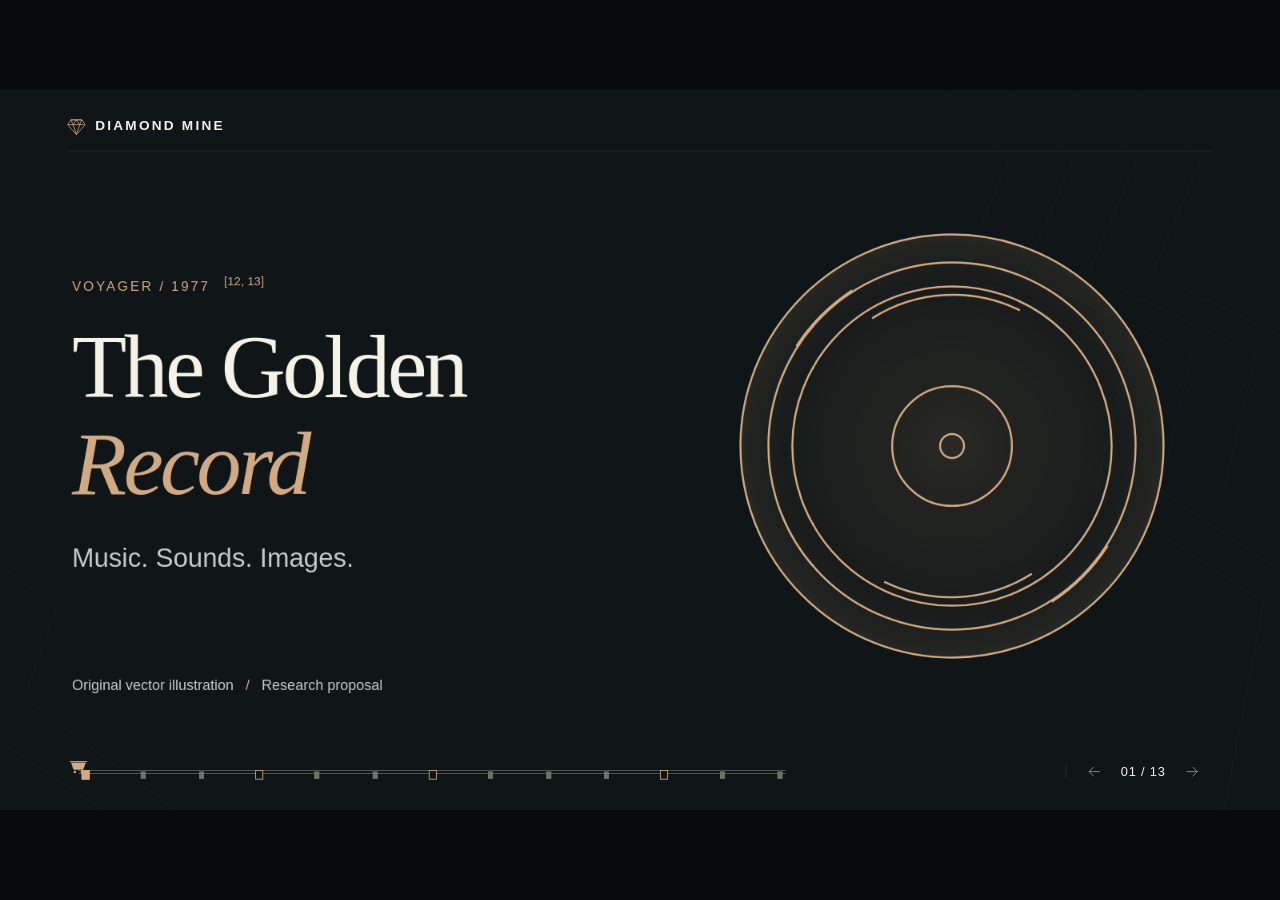
==== commit fd2c592e: "Update presentation" ====
--- a/index.html
+++ b/index.html
@@ -29,6 +29,7 @@
   <symbol id="icon-globe" viewBox="0 0 48 48"><circle cx="24" cy="24" r="19"/><ellipse cx="24" cy="24" rx="8" ry="19"/><path d="M5 24H43M8 14C18 20 30 20 40 14M8 34C18 28 30 28 40 34"/></symbol>
   <symbol id="icon-developer" viewBox="0 0 100 100"><path d="M30 24 7 50 30 76M70 24 93 50 70 76M61 15 39 85"/></symbol>
   <symbol id="icon-viewer" viewBox="0 0 100 100"><path d="M20 12H80L98 38 50 92 2 38ZM2 38H98"/><path d="M43 43 63 55 43 67Z"/></symbol>
+  <symbol id="golden-record" viewBox="0 0 120 120"><circle cx="60" cy="60" r="53"/><circle cx="60" cy="60" r="46"/><circle cx="60" cy="60" r="40"/><circle cx="60" cy="60" r="15"/><circle cx="60" cy="60" r="3"/><path d="M21 35A47 47 0 0 1 35 21M85 99A47 47 0 0 0 99 85M40 28A38 38 0 0 1 77 26M80 92A38 38 0 0 1 43 94"/></symbol>
 </defs></svg>
 
 <main id="stage" aria-label="Diamond Mine presentation">
@@ -38,38 +39,36 @@
   </header>
 
   <div id="slides">
-    <section class="slide opening is-active" data-title="The question" data-speaker="1" data-section="Introduction" aria-labelledby="title-1">
-      <svg class="mine-scene" viewBox="0 0 1600 900" aria-hidden="true">
-        <defs><radialGradient id="mine-light"><stop stop-color="#bd9a6c" stop-opacity=".45"/><stop offset=".25" stop-color="#7d6248" stop-opacity=".14"/><stop offset="1" stop-color="#101617" stop-opacity="0"/></radialGradient><linearGradient id="cliff" x2="1" y2="1"><stop stop-color="#253131"/><stop offset="1" stop-color="#101617"/></linearGradient></defs>
-        <ellipse cx="1130" cy="455" rx="500" ry="430" fill="url(#mine-light)"/>
-        <g fill="none" stroke="#87958b" stroke-opacity=".13"><path d="M720 -20 900 84 858 230 1017 316 1042 477 997 628 860 730 851 920"/><path d="M825 -20 954 103 930 227 1059 328 1083 470 1047 599 971 710 998 920"/><path d="M952 -20 1045 110 1007 228 1100 353 1111 456"/><path d="M1610 23 1440 115 1494 255 1322 312 1286 454 1353 610 1463 693 1512 920"/><path d="M1555 -20 1370 98 1420 239 1270 299 1202 456 1288 619 1337 766 1377 920"/><path d="M1430 -20 1289 144 1330 237 1202 332 1160 455"/></g>
-        <path d="M1600 0H1475L1314 138 1354 244 1246 345 1215 465 1303 596 1328 743 1444 900H1600Z" fill="url(#cliff)" opacity=".7"/>
-        <path d="M738 900 1002 639 1098 479H1157L1291 647 1600 900" fill="#111718" opacity=".8"/>
-        <g stroke="#bc9271" fill="none"><path d="M819 900 1108 482M1375 900 1148 482" stroke-width="2"/><path d="M838 900 1112 482M1356 900 1145 482" stroke-width="2" opacity=".5"/><path d="M862 859H1331M917 787H1294M963 721H1258M1003 665H1228M1035 618H1203M1061 579H1183M1081 548H1168M1098 521H1157M1107 500H1150" stroke-width="2" opacity=".4"/></g>
-        <path d="M1114 480 1123 447 1137 447 1144 480" fill="#d7c5a1" opacity=".7"/>
-        <path d="M1129 445V413" stroke="#e8d7b3" opacity=".35"/>
+    <section class="slide opening is-active voyager-opening" data-title="Voyager and the Golden Record" data-speaker="1" data-section="Introduction" aria-labelledby="title-1">
+      <svg class="record-hero" viewBox="0 0 620 620" role="img" aria-label="Original stylised illustration of the Golden Record carried by Voyager. Historical sources: NASA, references 12 and 13.">
+        <defs><radialGradient id="record-gold"><stop stop-color="#d1aa83" stop-opacity=".13"/><stop offset=".8" stop-color="#d1aa83" stop-opacity=".045"/><stop offset="1" stop-color="#d1aa83" stop-opacity=".12"/></radialGradient></defs>
+        <circle cx="310" cy="310" r="256" fill="url(#record-gold)"/>
+        <use href="#golden-record" x="20" y="20" width="580" height="580"/>
       </svg>
       <div class="hero-copy">
-        <p class="eyebrow reveal">A RESEARCH PROPOSAL</p>
-        <h1 id="title-1" class="reveal">What is the<br>greatest movie<br><em>of all time?</em></h1>
-      </div>
-    </section>
-
-    <section class="slide debate" data-title="Why is this so difficult?" data-speaker="1" data-section="Introduction" aria-labelledby="title-2">
-      <div class="debate-title"><h2 id="title-2">One question.<br><em>Different values.</em></h2><p class="body-copy">A trivia question became a debate.</p></div>
+        <p class="eyebrow reveal">VOYAGER / 1977 <sup>[12, 13]</sup></p>
+        <h1 id="title-1" class="reveal">The Golden<br><em>Record</em></h1>
+        <p class="hero-sub reveal">Music. Sounds. Images.</p>
+      </div>
+      <p class="record-credit">Original vector illustration <span>/</span> Research proposal</p>
+    </section>
+
+    <section class="slide debate" data-title="Ten films: how do we choose?" data-speaker="1" data-section="Introduction" aria-labelledby="title-2">
+      <div class="debate-title"><p class="eyebrow">A HYPOTHETICAL MISSION</p><h2 id="title-2"><span class="film-limit">10</span> films.</h2><p class="selection-question">How do we choose?</p></div>
       <svg class="branch-map" viewBox="0 0 780 570" role="img" aria-label="The question of greatness branches into audience affection, critical acclaim, awards, financial success, and cinematic influence.">
         <g class="track-bed"><path d="M40 285H200C300 285 290 65 410 65H690M200 285C300 285 290 175 410 175H690M200 285H690M200 285C300 285 290 395 410 395H690M200 285C300 285 290 505 410 505H690"/></g>
         <g class="track-core"><path d="M40 285H200C300 285 290 65 410 65H690M200 285C300 285 290 175 410 175H690M200 285H690M200 285C300 285 290 395 410 395H690M200 285C300 285 290 505 410 505H690"/></g>
         <g class="track-energy"><path d="M40 285H200C300 285 290 65 410 65H690M200 285C300 285 290 175 410 175H690M200 285H690M200 285C300 285 290 395 410 395H690M200 285C300 285 290 505 410 505H690"/></g>
         <circle cx="200" cy="285" r="12" class="node"/>
-        <g class="branch-label"><text x="425" y="48">MOST LOVED?</text><text x="425" y="158">MOST ACCLAIMED?</text><text x="425" y="268">MOST AWARDED?</text><text x="425" y="378">MOST SUCCESSFUL?</text><text x="425" y="488">MOST INFLUENTIAL?</text></g>
+        <g class="branch-label"><text x="425" y="48">Audience response</text><text x="425" y="158">Critical reception</text><text x="425" y="268">Awards</text><text x="425" y="378">Box-office performance</text><text x="425" y="488">Cultural recognition</text></g>
         <g class="terminal"><circle cx="690" cy="65" r="5"/><circle cx="690" cy="175" r="5"/><circle cx="690" cy="285" r="5"/><circle cx="690" cy="395" r="5"/><circle cx="690" cy="505" r="5"/></g>
       </svg>
     </section>
 
     <section class="slide journey" data-title="Our research journey" data-speaker="1" data-section="Introduction" aria-labelledby="title-3">
       <p class="eyebrow">OUR RESEARCH JOURNEY</p><h2 id="title-3">A clearer route<br>through film history</h2>
-      <p class="journey-thesis">We propose a transparent ranking<br>that combines multiple sources, then<br>refines the selection for diversity.</p>
+      <p class="team-roster"><strong>Group 19</strong>Hugo Royuela Rodríguez <i>/</i> Ignacio Del Río Gomez <i>/</i> Clara Laguna Luquero <i>/</i> David Heredero Martínez</p>
+      <p class="journey-thesis">We propose a transparent framework<br>that combines five criteria and refines<br>the selection for diversity.</p>
       <div class="route-map">
         <svg viewBox="0 0 1420 240" aria-hidden="true"><path class="track-bed" d="M0 140H1420"/><path class="track-core" d="M0 140H1420"/><path class="track-energy" d="M0 140H1420"/><g class="route-stations"><circle cx="120" cy="140" r="14"/><circle cx="635" cy="140" r="14"/><circle cx="1140" cy="140" r="14"/></g><path d="M1140 140H1418" class="cyan-route"/></svg>
         <div class="destination d1"><span>01 / EXPLORE</span><h3>Background<br>& research gaps</h3></div>
@@ -212,11 +211,12 @@
 
     <section class="slide recap" data-title="Bringing everything together" data-speaker="4" data-section="Conclusion" aria-labelledby="title-12">
       <p class="eyebrow">CONCLUSION</p><h2 id="title-12">Connecting the evidence<br>behind a Top 10</h2>
-      <div class="recap-lines"><svg viewBox="0 0 1420 350" aria-hidden="true"><path class="track-bed" d="M50 30V300Q50 330 80 330H1420"/><path class="track-core" d="M50 30V300Q50 330 80 330H1420"/><path class="track-energy" d="M50 30V300Q50 330 80 330H1420"/><g class="route-stations"><circle cx="50" cy="45" r="10"/><circle cx="50" cy="150" r="10"/><circle cx="50" cy="255" r="10"/></g></svg><div><span>01 / BACKGROUND</span><h3>Existing sources reveal different aspects of film.</h3></div><div><span>02 / INNOVATION</span><h3>A unified framework connects five criteria.</h3></div><div><span>03 / DESCRIPTION</span><h3>Two phases aim for a more balanced, transparent ranking.</h3></div></div>
+      <div class="recap-lines"><svg viewBox="0 0 1420 350" aria-hidden="true"><path class="track-bed" d="M50 30V300Q50 330 80 330H1420"/><path class="track-core" d="M50 30V300Q50 330 80 330H1420"/><path class="track-energy" d="M50 30V300Q50 330 80 330H1420"/><g class="route-stations"><circle class="recap-node-1" cx="50" cy="45" r="10"/><circle class="recap-node-2" cx="50" cy="150" r="10"/><circle class="recap-node-3" cx="50" cy="255" r="10"/></g></svg><div class="recap-station speaker-focus" tabindex="0" role="button" aria-pressed="false" data-focus="1" data-focus-label="Background"><span>01 / BACKGROUND</span><h3>Evidence captures different aspects of cinema and has uneven coverage</h3></div><div class="recap-station speaker-focus" tabindex="0" role="button" aria-pressed="false" data-focus="2" data-focus-label="Innovation"><span>02 / INNOVATION</span><h3>We propose a documented framework combining five criteria</h3></div><div class="recap-station speaker-focus" tabindex="0" role="button" aria-pressed="false" data-focus="3" data-focus-label="Description"><span>03 / DESCRIPTION</span><h3>Two phases estimate scores and refine representation</h3></div></div>
     </section>
 
     <section class="slide closing" data-title="The final diamond" data-speaker="4" data-section="Conclusion" aria-labelledby="title-13">
-      <div class="closing-copy"><h2 id="title-13">What is the greatest<br>movie of all time<br><em>for you?</em></h2></div>
+      <div class="closing-copy"><h2 id="title-13">Which film would<br>you smuggle<br><em>into space?</em></h2></div>
+      <svg class="mission-record" viewBox="0 0 120 120" role="img" aria-label="An original stylised Golden Record recalls Voyager and the imagined film mission."><use href="#golden-record"/></svg>
       <svg class="final-gem" viewBox="0 0 600 620" role="img" aria-label="A refined faceted diamond, representing the research objective rather than a winning film.">
         <defs><linearGradient id="facet-one" x2="1" y2="1"><stop stop-color="#b9d7cc" stop-opacity=".68"/><stop offset="1" stop-color="#517975" stop-opacity=".12"/></linearGradient><linearGradient id="facet-two" x2="0" y2="1"><stop stop-color="#c4d6b9" stop-opacity=".14"/><stop offset="1" stop-color="#bde2d5" stop-opacity=".5"/></linearGradient></defs>
         <g class="gem-construction" fill="none" stroke="#8dbab0" stroke-opacity=".13"><circle cx="310" cy="280" r="240"/><path d="M0 280H600M310 0V620M65 105H555M65 455H555M135 0V620M485 0V620"/><path d="M65 105 310 560 555 105"/></g>
@@ -235,6 +235,7 @@
         <use href="#gem" x="683" y="133" width="54" height="51" class="end-diamond"/>
       </svg>
       <p class="end-credit">GROUP 19 <span>/</span> EPAC</p>
+      <p class="ai-design-credit">AI-assisted design, adapted and edited by the authors</p>
     </section>
 
     <section class="slide references" data-title="References: evidence sources" data-speaker="Appendix" data-section="References" aria-labelledby="title-14">
@@ -250,14 +251,15 @@
       </div></div><p class="citation">References follow the sources cited in the Group 19 Speech Preparation Outline. Press R to return to the presentation.</p>
     </section>
 
-    <section class="slide references" data-title="References: methods and readiness" data-speaker="Appendix" data-section="References" aria-labelledby="title-15">
-      <p class="eyebrow">REFERENCE LIBRARY / 02</p><h2 id="title-15">Methods & readiness</h2>
+    <section class="slide references" data-title="References: methods and context" data-speaker="Appendix" data-section="References" aria-labelledby="title-15">
+      <p class="eyebrow">REFERENCE LIBRARY / 02</p><h2 id="title-15">Methods & context</h2>
       <div class="method-reference-list">
         <article><span>[7]</span><p><strong>Ziegler, C.-N., McNee, S. M., Konstan, J. A., &amp; Lausen, G. (2005).</strong> Improving recommendation lists through topic diversification. <i>Proceedings of the 14th International Conference on World Wide Web</i>, 22–32. <a href="https://doi.org/10.1145/1060745.1060754" target="_blank" rel="noopener noreferrer">doi:10.1145/1060745.1060754 ↗</a></p></article>
         <article><span>[8]</span><p><strong>IMDb (n.d.).</strong> IMDb Non-Commercial Datasets. <a href="https://data.imdb.com/non-commercial-datasets/" target="_blank" rel="noopener noreferrer">data.imdb.com/non-commercial-datasets ↗</a></p></article>
         <article><span>[9]</span><p><strong>European Commission (n.d.).</strong> Technology Readiness Levels. European Innovation Council programme guidance. <a href="https://eic.ec.europa.eu/programme-finder-13_en" target="_blank" rel="noopener noreferrer">European Commission ↗</a></p></article>
         <article><span>[10]</span><p><strong>Wang, Q., You, Y., &amp; Wang, S. (2024).</strong> Personalized movie recommendations based on probabilistic linguistic sentiment and integrated DEMATEL-TODIM methods. <i>Scientific Reports, 14</i>, 19871. <a href="https://doi.org/10.1038/s41598-024-70203-1" target="_blank" rel="noopener noreferrer">doi:10.1038/s41598-024-70203-1 ↗</a></p></article>
         <article><span>[11]</span><p><strong>Singh, A., &amp; Joachims, T. (2018).</strong> Fairness of exposure in rankings. <i>Proceedings of the 24th ACM SIGKDD International Conference on Knowledge Discovery &amp; Data Mining.</i> <a href="https://doi.org/10.1145/3219819.3220088" target="_blank" rel="noopener noreferrer">doi:10.1145/3219819.3220088 ↗</a></p></article>
+        <article class="nasa-references"><span>[12]<br>[13]</span><p><strong>NASA (n.d.).</strong> Golden Record contents. <i>NASA Science.</i> <a href="https://science.nasa.gov/mission/voyager/golden-record-contents/" target="_blank" rel="noopener noreferrer">Golden Record ↗</a><br><strong>NASA (n.d.).</strong> Voyager: Mission overview. <i>NASA Science.</i> <a href="https://science.nasa.gov/mission/voyager/mission-overview/" target="_blank" rel="noopener noreferrer">Mission overview ↗</a></p></article>
       </div><div class="production-credit compact-credit"><p>AI assistance for code and editing: OpenAI Codex. Research proposal and oral presentation: Group 19.</p></div>
     </section>
 
@@ -316,7 +318,7 @@
   <footer class="deck-footer">
     <div class="journey-progress"><div id="progress-track" aria-label="Slide navigation">
       <span class="rail-line" aria-hidden="true"></span>
-      <button class="station chapter-station" data-go="0" aria-label="Slide 1: The question"></button><button class="station" data-go="1" aria-label="Slide 2: Why is this so difficult?"></button><button class="station" data-go="2" aria-label="Slide 3: Our research journey"></button><button class="station chapter-station" data-go="3" aria-label="Slide 4: Existing evidence"></button><button class="station" data-go="4" aria-label="Slide 5: Previous research"></button><button class="station" data-go="5" aria-label="Slide 6: Research gap"></button><button class="station chapter-station" data-go="6" aria-label="Slide 7: The Diamond Mine system"></button><button class="station" data-go="7" aria-label="Slide 8: Phase 1: Bayesian Weighted Rating"></button><button class="station" data-go="8" aria-label="Slide 9: Phase 2: Diversity Optimization"></button><button class="station" data-go="9" aria-label="Slide 10: Applications and maturity"></button><button class="station chapter-station" data-go="10" aria-label="Slide 11: Bringing everything together"></button><button class="station" data-go="11" aria-label="Slide 12: The final diamond"></button><button class="station" data-go="12" aria-label="Slide 13: Thank you"></button>
+      <button class="station chapter-station" data-go="0" aria-label="Slide 1: Voyager and the Golden Record"></button><button class="station" data-go="1" aria-label="Slide 2: Ten films: how do we choose?"></button><button class="station" data-go="2" aria-label="Slide 3: Our research journey"></button><button class="station chapter-station" data-go="3" aria-label="Slide 4: Existing evidence"></button><button class="station" data-go="4" aria-label="Slide 5: Previous research"></button><button class="station" data-go="5" aria-label="Slide 6: Research gap"></button><button class="station chapter-station" data-go="6" aria-label="Slide 7: The Diamond Mine system"></button><button class="station" data-go="7" aria-label="Slide 8: Phase 1: Bayesian Weighted Rating"></button><button class="station" data-go="8" aria-label="Slide 9: Phase 2: Diversity Optimization"></button><button class="station" data-go="9" aria-label="Slide 10: Applications and maturity"></button><button class="station chapter-station" data-go="10" aria-label="Slide 11: Bringing everything together"></button><button class="station" data-go="11" aria-label="Slide 12: The final diamond"></button><button class="station" data-go="12" aria-label="Slide 13: Thank you"></button>
       <svg id="progress-cart" viewBox="0 0 42 32" aria-hidden="true"><use href="#cart"/></svg>
     </div><div class="progress-labels" aria-hidden="true"><span>INTRODUCTION</span><span>BACKGROUND</span><span>INNOVATION & DESCRIPTION</span><span>CONCLUSION</span></div></div>
     <div class="deck-controls"><div class="utility-controls"><button id="detail-toggle" title="Show slide detail (E)" aria-label="Show slide detail" aria-expanded="false" hidden>E</button><button id="overview-toggle" title="Slide overview (O)" aria-label="Open slide overview"><svg><use href="#grid-icon"/></svg></button><button id="notes-toggle" title="Speaker notes (N)" aria-label="Open speaker notes">N</button><button id="references-toggle" title="References (R)" aria-label="Toggle references">R</button><button id="fullscreen-toggle" title="Fullscreen (F)" aria-label="Toggle fullscreen"><svg><use href="#fullscreen-icon"/></svg></button><button id="help-toggle" title="Keyboard shortcuts (?)" aria-label="Show keyboard shortcuts">?</button></div><span class="control-divider"></span><button id="prev-slide" title="Previous slide (←)" aria-label="Previous slide"><svg><use href="#arrow-left"/></svg></button><span id="slide-count">01 / 13</span><button id="next-slide" title="Next slide (→)" aria-label="Next slide"><svg><use href="#arrow-right"/></svg></button></div>
--- a/refinements.css
+++ b/refinements.css
@@ -25,14 +25,31 @@
 .header-context { font-size: 15px; }
 .hero-copy { top: 180px; }
 .hero-sub { font-size: 28px; }
+.voyager-opening .hero-copy { top: 230px; }
+.voyager-opening .hero-copy h1 { font-size: 112px; }
+.voyager-opening .hero-sub { margin-top: 32px; font-size: 33px; }
+.voyager-opening .eyebrow sup { font-size: 15px; letter-spacing: 0; margin-left: 10px; }
+.record-hero { position: absolute; left: 870px; top: 125px; width: 640px; height: 640px; fill: none; stroke: var(--copper); stroke-width: .5px; }
+.record-credit { position: absolute; left: 90px; bottom: 145px; font-size: 18px; color: var(--muted); }
+.record-credit span { color: var(--copper); margin: 0 10px; }
 .opening-caption { display: none; }
 .mine-scene { opacity: .92; }
-.debate-title { top: 255px; }
+.debate-title { top: 215px; }
+.debate-title .film-limit { font-size: 176px; line-height: 1.1; color: var(--mineral); letter-spacing: -7px; margin-right: 12px; }
+.selection-question { margin-top: 32px; font-size: 42px; line-height: 1.25; }
 .debate-title .body-copy { font-size: 30px; }
-.branch-label { font-size: 22px; letter-spacing: 1.6px; }
+.mission-premise { display: flex; align-items: center; gap: 24px; margin-top: 40px; max-width: 620px; }
+.mission-premise>svg { flex: 0 0 100px; width: 100px; height: 100px; fill: none; stroke: var(--copper); stroke-width: 2.4px; }
+.mission-source { font-size: 24px; line-height: 1.35; color: var(--copper); }
+.mission-source sup { font-size: 15px; }
+.mission-premise .body-copy { margin-top: 12px; line-height: 1.35; }
+.branch-label { font-size: 26px; letter-spacing: .2px; }
 .bottom-statement { font-size: 31px; bottom: 158px; }
 .journey-thesis { font-size: 29px; left: 845px; top: 194px; }
 .journey .route-map { top: 450px; }
+.team-roster { position: absolute; left: 90px; right: 90px; top: 360px; font-size: 24px; line-height: 1.35; color: var(--muted); }
+.team-roster strong { display: block; font-size: 19px; color: var(--copper); font-weight: 500; margin-bottom: 7px; }
+.team-roster i { font-style: normal; color: var(--copper-dim); margin: 0 13px; }
 .destination>span { font-size: 17px; }
 .destination h3 { font-size: 34px; }
 .destination p { font-size: 25px; top: 174px; }
@@ -221,6 +238,11 @@
 .recap-lines h3 { font-size: 32px; }
 .recap-lines span { font-size: 17px; }
 .recap h2 { font-size: 74px; }
+.recap-station.is-focused h3 { color: var(--mineral); }
+.recap-lines .route-stations circle { transition: fill .18s ease,stroke .18s ease; }
+.recap-lines:has([data-focus="1"].is-focused) .recap-node-1,
+.recap-lines:has([data-focus="2"].is-focused) .recap-node-2,
+.recap-lines:has([data-focus="3"].is-focused) .recap-node-3 { fill: var(--mineral); stroke: var(--mineral); }
 
 /* The closing rail leads to the same light that opened the journey. */
 .closing-copy { top: 260px; }
@@ -229,6 +251,7 @@
 .return-question { font-size: 27px; }
 .qa-label { font-size: 17px; }
 .final-gem { z-index: 1; top: 120px; }
+.mission-record { position: absolute; left: 1370px; top: 120px; width: 130px; height: 130px; fill: none; stroke: var(--copper); stroke-width: 2.4px; opacity: .85; z-index: 0; }
 .exit-rail { position: absolute; left: 920px; top: 654px; width: 580px; height: 205px; fill: none; stroke: var(--copper); stroke-width: 1.1px; opacity: .38; z-index: 0; }
 
 /* A final title card, with both routes meeting at one small diamond. */
@@ -240,13 +263,11 @@
 .end-diamond { fill: var(--ink); stroke: var(--mineral); stroke-width: 2px; }
 .end-credit { position: absolute; left: 90px; bottom: 130px; color: var(--muted); font-size: 15px; letter-spacing: 2.5px; }
 .end-credit span { margin: 0 12px; color: var(--copper); }
+.ai-design-credit { position: absolute; right: 90px; bottom: 130px; font-size: 18px; line-height: 1.4; color: var(--muted); }
 .thank-you.is-active .thank-you-copy { animation: reveal-in .6s var(--ease) both; }
 
-/* Evidence keeps moving along the rails while its slide is visible. */
+/* Navigation drives one brief highlight; the underlying rails stay visible. */
 .track-energy { fill: none; stroke: #f2cda2; stroke-width: 2.4px; stroke-dasharray: 28 190; stroke-dashoffset: 0; opacity: 0; pointer-events: none; }
-.is-active .track-energy { animation: rail-travel 2s linear infinite; opacity: .72; }
-#stage[data-direction="backward"] .is-active .track-energy { animation-direction: reverse; }
-@keyframes rail-travel { to { stroke-dashoffset: -436; } }
 
 /* Keep navigation present but let the audience concentrate on the slide. */
 .deck-footer { bottom: 21px; height: 68px; }
@@ -276,6 +297,7 @@
 .method-reference-list { position: absolute; left: 90px; right: 90px; top: 280px; }
 .method-reference-list article { position: relative; padding-left: 48px; margin-bottom: 21px; }
 .method-reference-list article>span { position: absolute; left: 0; top: 3px; font-size: 18px; color: var(--copper); }
+.method-reference-list .nasa-references>span { top: 0; line-height: 31.28px; }
 .method-reference-list p { font-size: 23px; line-height: 1.36; color: var(--muted); }
 .method-reference-list strong { color: var(--paper); font-weight: 500; }
 .method-reference-list a { color: var(--mineral); text-decoration: none; white-space: nowrap; }
@@ -292,7 +314,7 @@
 .dataset-scope { position: absolute; left: 90px; bottom: 118px; color: var(--muted); font-size: 25px; line-height: 1.4; }
 .presenter-notes { font-size: 20px; line-height: 1.6; }
 @media (prefers-reduced-motion:reduce) {
-  .track-energy,.is-active .track-energy { animation: none!important; opacity: .35; stroke-dasharray: 5 35; }
+  .track-energy,.is-active .track-energy { animation: none!important; opacity: 0!important; }
 }
 @media print {
   .utility-controls,.exit-rail { display: none; }
